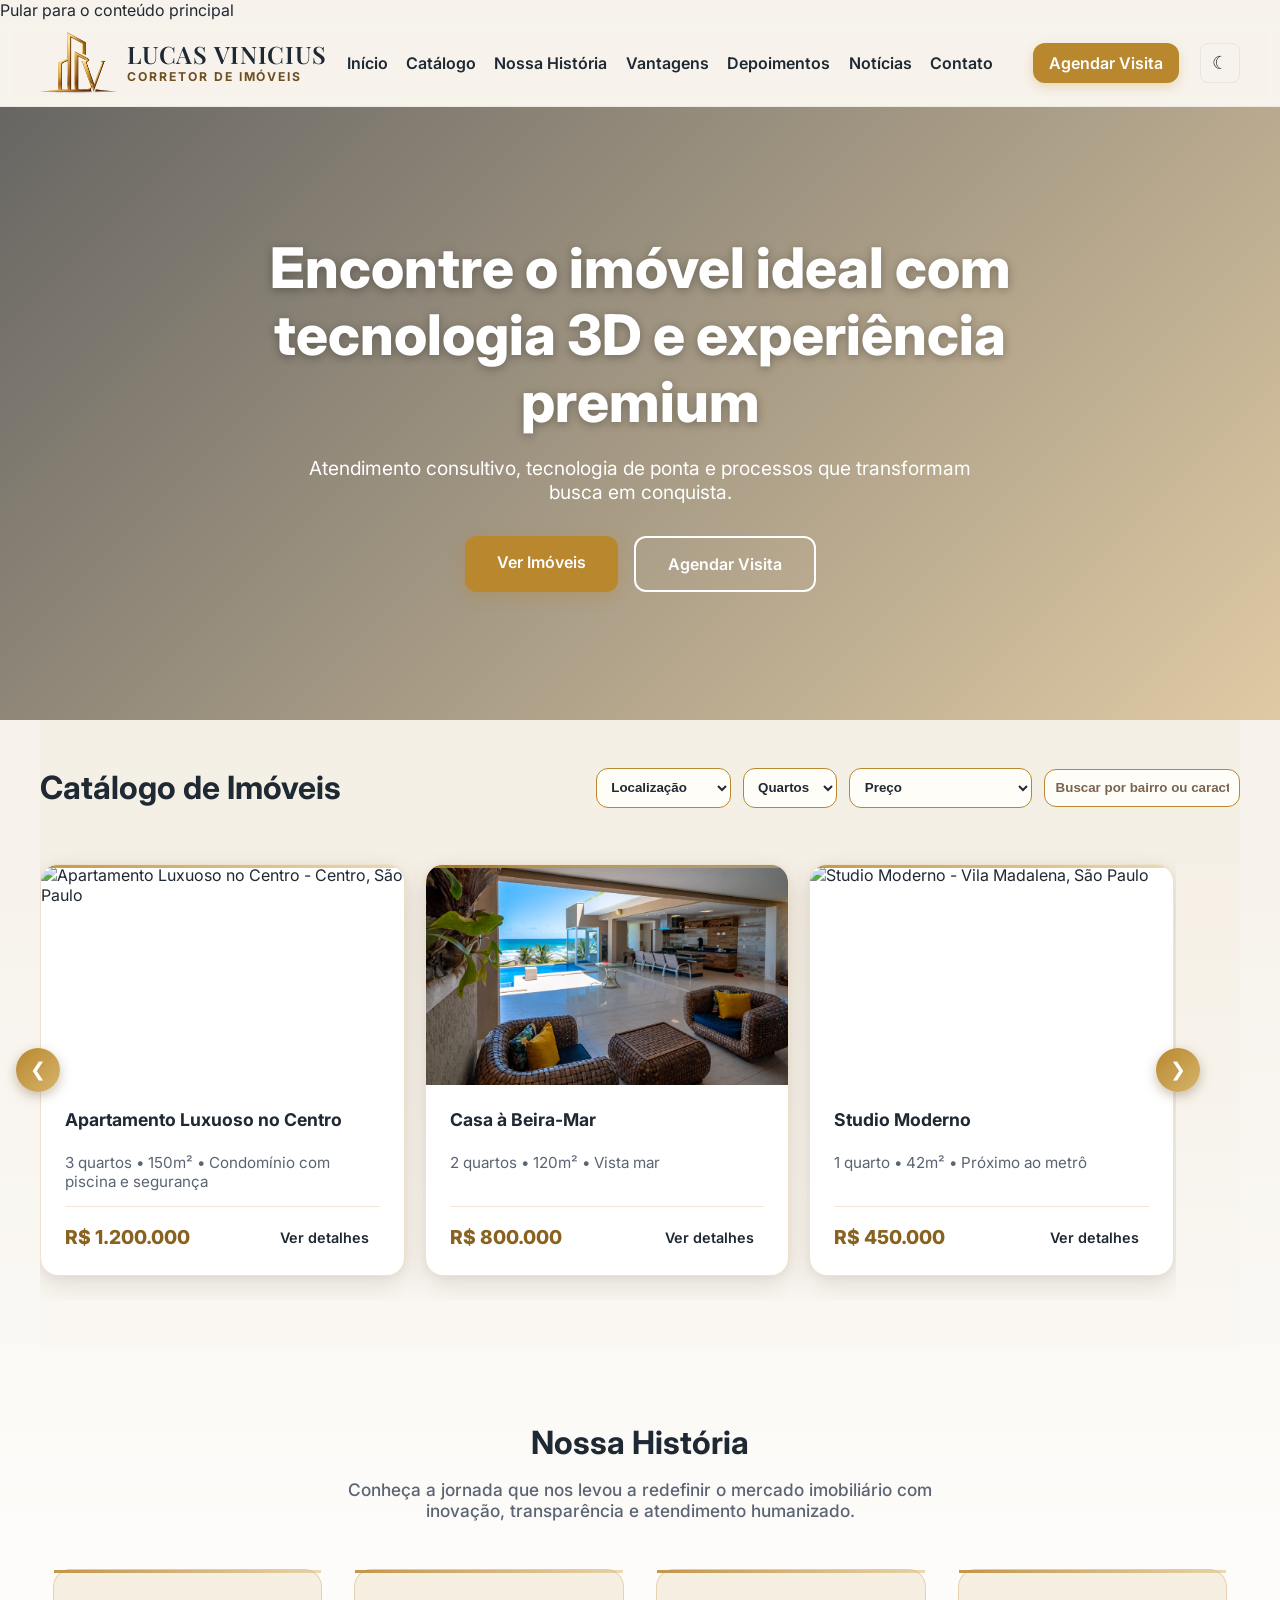
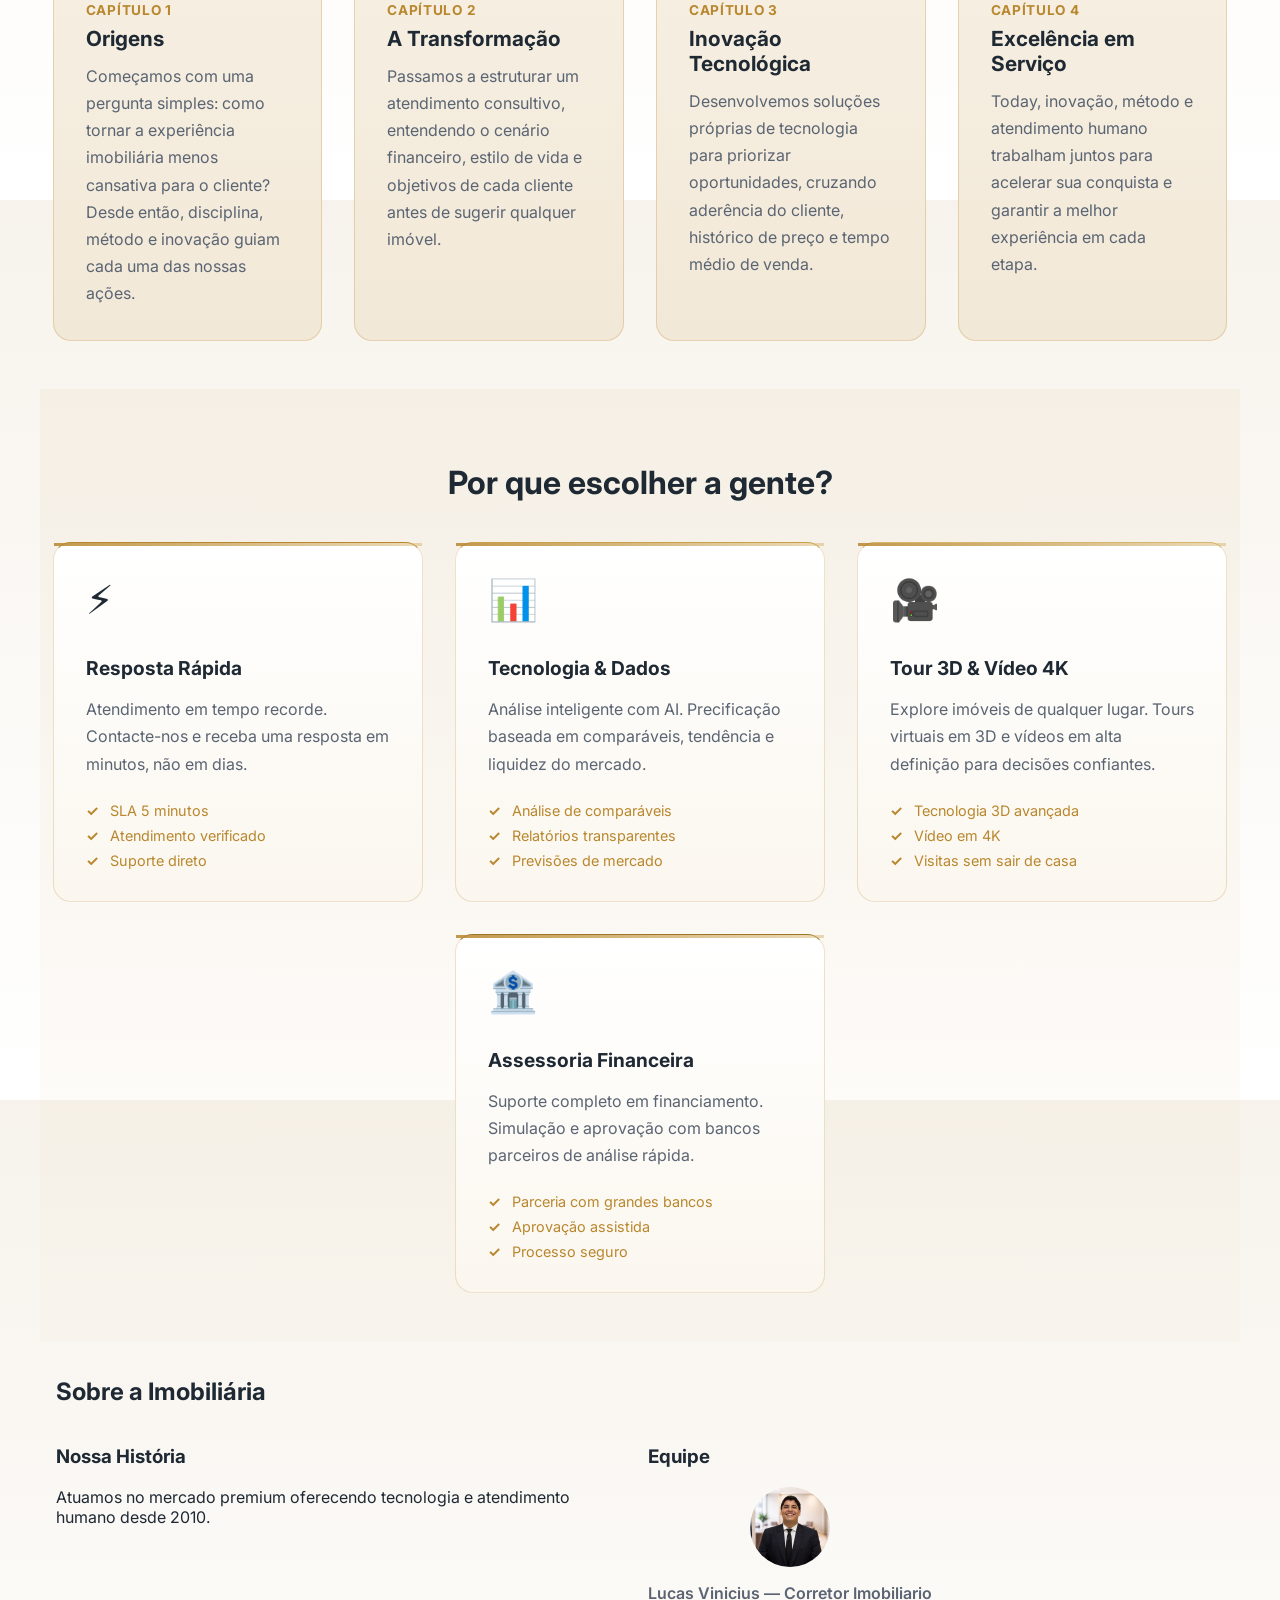
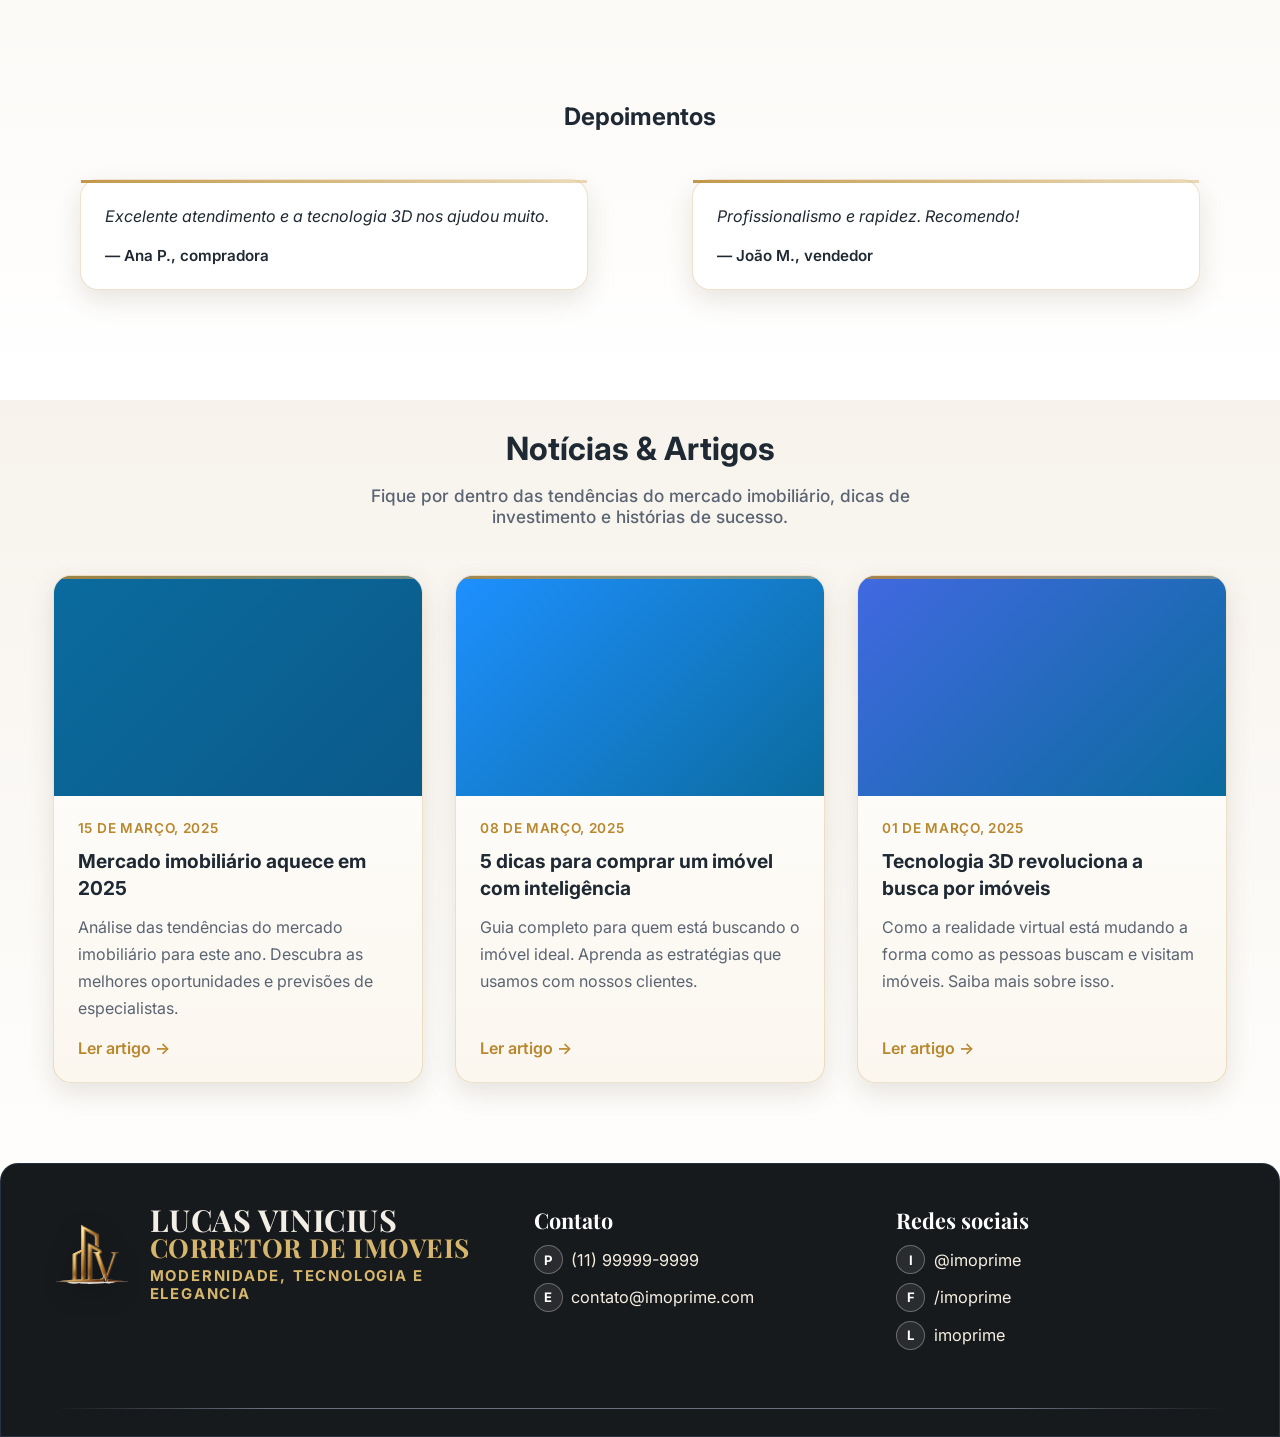
==== index.html @ 77ee6a23 "Atualiza identidade, padroniza footer e refatora CSS" ====
<!doctype html>
<html lang="pt-BR">
<head>
	<meta charset="utf-8" />
	<meta name="viewport" content="width=device-width, initial-scale=1" />
	<meta name="description" content="Imobiliária premium com tours 3D interativos. Encontre apartamentos, casas e imóveis de luxo em São Paulo, Rio de Janeiro e Porto Alegre com tecnologia de ponta e atendimento personalizado." />
	<meta name="keywords" content="imóveis de luxo, apartamentos São Paulo, casas Rio de Janeiro, tour 3D imóveis, imobiliária premium, comprar imóvel, vender imóvel" />
	<meta name="author" content="Lucas Vinicius" />
	<meta name="robots" content="index, follow" />
	
	<!-- Open Graph / Facebook -->
	<meta property="og:type" content="website" />
	<meta property="og:url" content="https://imoprime.com.br/" />
	<meta property="og:title" content="Lucas Vinicius - Corretor de Imóveis" />
	<meta property="og:description" content="Encontre o imóvel ideal com tecnologia 3D e experiência premium. Tours virtuais, plantas digitais e atendimento personalizado." />
	<meta property="og:image" content="https://images.unsplash.com/photo-1560448204-e02f11c3d0e2?q=80&w=1200" />
	<meta property="og:locale" content="pt_BR" />
	<meta property="og:site_name" content="Lucas Vinicius" />
	
	<!-- Twitter -->
	<meta name="twitter:card" content="summary_large_image" />
	<meta name="twitter:url" content="https://imoprime.com.br/" />
	<meta name="twitter:title" content="Lucas Vinicius - Corretor de Imóveis" />
	<meta name="twitter:description" content="Encontre o imóvel ideal com tecnologia 3D e experiência premium" />
	<meta name="twitter:image" content="https://images.unsplash.com/photo-1560448204-e02f11c3d0e2?q=80&w=1200" />
	
	<!-- Favicon -->
	<link rel="icon" type="image/x-icon" href="imagem/icons/favicon.ico" />
	<link rel="icon" type="image/png" sizes="32x32" href="imagem/icons/favicon-32.png" />
	<link rel="icon" type="image/png" sizes="16x16" href="imagem/icons/favicon-16.png" />
	<link rel="apple-touch-icon" sizes="180x180" href="imagem/icons/apple-touch-icon.png" />
	<link rel="manifest" href="manifest.json" />
	
	<title>Lucas Vinicius - Corretor de Imóveis</title>
	<link rel="stylesheet" href="STYLE.CSS">
	<link rel="preconnect" href="https://fonts.googleapis.com">
	<link rel="preconnect" href="https://fonts.gstatic.com" crossorigin>
	<link href="https://fonts.googleapis.com/css2?family=Inter:wght@300;400;600;700;800&family=Playfair+Display:wght@600;700&display=swap" rel="stylesheet">
	<script type="module" src="https://unpkg.com/@google/model-viewer/dist/model-viewer.min.js"></script>
	
	<!-- Structured Data -->
	<script type="application/ld+json">
	{
		"@context": "https://schema.org",
		"@type": "RealEstateAgent",
		"name": "Lucas Vinicius",
		"description": "Imobiliária premium especializada em imóveis de alto padrão ",
		"url": "https://imoprime.com.br",
		"logo": "imagem/LOGO-transparent.png",
		"image": "https://images.unsplash.com/photo-1560448204-e02f11c3d0e2?q=80&w=1200",
		"telephone": "+55-11-99999-9999",
		"email": "contato@imoprime.com",
		"address": {
			"@type": "PostalAddress",
			"streetAddress": "Rua Exemplo, 123",
			"addressLocality": "Rio Grande do Norte",
			"addressRegion": "RN",
			"postalCode": "01310-100",
			"addressCountry": "BR"
		},
		"priceRange": "R$ 450.000 - R$ 2.200.000",
		"areaServed": [ "Rio Grande do Norte"],
		"sameAs": [
			
			"https://www.instagram.com/corretorlucasv/",
			
		]
	}
	</script>
</head>
<body>
	<!-- Skip to main content for accessibility -->
	<a href="#main-content" class="skip-link">Pular para o conteúdo principal</a>
	
	<header class="site-header" role="banner">
		<div class="container header-inner">
			<div class="brand">
				<a href="index.html" class="logo" aria-label="Lucas Vinicius - Corretor de Imóveis">
					<img src="imagem/LOGO-transparent.png" alt="Lucas Vinicius - Corretor de Imóveis" class="logo-img">
					<span class="logo-text">
						<span class="logo-name">Lucas Vinicius</span>
						<span class="logo-role">Corretor de Imóveis</span>
					</span>
				</a>
			</div>
			<nav class="main-nav" id="mainNav" role="navigation" aria-label="Navegação principal">
				<ul>
					<li><a href="#home">Início</a></li>
					<li><a href="CATALOG.HTML">Catálogo</a></li>
					<li><a href="#historia">Nossa História</a></li>
					<li><a href="#diferenciais">Vantagens</a></li>
					<li><a href="#testimonials">Depoimentos</a></li>
					<li><a href="#blog">Notícias</a></li>
					<li><a href="https://wa.me/5511999999999?text=Ol%C3%A1%2C+gostaria+de+mais+informa%C3%A7%C3%B5es+sobre+a+imobili%C3%A1ria." target="_blank" rel="noopener">Contato</a></li>
				</ul>
			</nav>
			<div class="actions">
				<button class="btn btn-ghost" id="menuToggle" aria-label="Abrir menu de navegação" aria-expanded="false" aria-controls="mainNav">
					<span aria-hidden="true">☰</span>
				</button>
				<a class="btn btn-primary" href="https://wa.me/5511999999999?text=Ol%C3%A1%2C+gostaria+de+agendar+uma+visita." target="_blank" rel="noopener noreferrer" aria-label="Agendar visita pelo WhatsApp">Agendar Visita</a>
				<div class="theme-switch">
					<button id="themeToggle" class="theme-toggle" aria-label="Alternar tema claro/escuro">
						<span aria-hidden="true">☾</span>
					</button>
				</div>
			</div>
		</div>
	</header>

	<main id="main-content" role="main">
		<section id="home" class="hero" aria-labelledby="hero-title" style="background-image: url('https://images.unsplash.com/photo-1600585154340-be6161a56a0c?q=80&w=1920&auto=format&fit=crop&ixlib=rb-4.0.3&s=1c1b5b5f5d6f2b6b1'); background-size: cover; background-position: center;">
			<div class="hero-overlay" aria-hidden="true"></div>
			<div class="container hero-content">
				<div class="hero-text">
					<h1 id="hero-title">Encontre o imóvel ideal com tecnologia 3D e experiência premium</h1>
					<p class="lead">Atendimento consultivo, tecnologia de ponta e processos que transformam busca em conquista.</p>
					<div class="hero-ctas">
						<a href="CATALOG.HTML" class="btn btn-primary btn-lg">Ver Imóveis</a>
						<a href="https://wa.me/5511999999999?text=Ol%C3%A1%2C+gostaria+de+agendar+uma+visita." target="_blank" rel="noopener noreferrer" class="btn btn-secondary btn-lg">Agendar Visita</a>
					</div>
				</div>
			</div>
		</section>

		<section id="catalog" class="catalog container" aria-labelledby="catalog-title">
			<div class="catalog-header">
				<h2 id="catalog-title">Catálogo de Imóveis</h2>
				<div class="filters" role="search" aria-label="Filtrar imóveis">
					<select id="filterLocation"><option value="">Localização</option><option>São Paulo</option><option>Rio de Janeiro</option><option>Porto Alegre</option></select>
					<select id="filterBedrooms"><option value="">Quartos</option><option value="1">1</option><option value="2">2</option><option value="3">3+</option></select>
					<select id="filterPrice"><option value="">Preço</option><option value="0-500000">Até R$500.000</option><option value="500000-1000000">R$500.000–1.000.000</option><option value="1000000+">Acima de R$1.000.000</option></select>
					<input id="searchInput" placeholder="Buscar por bairro ou característica" />
				</div>
			</div>

			<section id="carousel" class="carousel" aria-label="Imóveis em destaque" aria-roledescription="carrossel">
  <div class="carousel-container">
    <article class="card" data-location="São Paulo" data-bedrooms="3" data-price="1200000">
      <figure class="card-image"><img src="https://images.unsplash.com/photo-1560448204-e02f11c3d0e2?q=80&w=1200&auto=format&fit=crop&ixlib=rb-4.0.3&s=3b3f6b" alt="Apartamento Luxuoso"></figure>
      <span class="card-badge badge-destaque">DESTAQUE</span>
      <div class="card-body">
        <h3>Apartamento Luxuoso no Centro</h3>
        <p class="card-location">📍 São Paulo, SP</p>
        <p class="muted">3 quartos • 150m² • Piscina e segurança</p>
        <div class="card-specs">
          <span class="spec">🛏️ 3 Quartos</span>
          <span class="spec">📐 150m²</span>
          <span class="spec">🅿️ 2 Vagas</span>
        </div>
        <div class="card-footer">
          <strong class="price">R$ 1.200.000</strong>
          <div class="card-actions">
            <a class="btn btn-sm btn-primary" href="PROPERTY.HTML" data-id="1">📄 Detalhes</a>
          </div>
        </div>
      </div>
    </article>

    <article class="card" data-location="Rio de Janeiro" data-bedrooms="2" data-price="800000">
      <figure class="card-image"><img src="imagem/casa beira mar.avif" alt="Casa à Beira-Mar"></figure>
      <span class="card-badge badge-popular">POPULAR</span>
      <div class="card-body">
        <h3>Casa à Beira-Mar</h3>
        <p class="card-location">📍 Rio de Janeiro, RJ</p>
        <p class="muted">2 quartos • 120m² • Vista panorâmica</p>
        <div class="card-specs">
          <span class="spec">🛏️ 2 Quartos</span>
          <span class="spec">📐 120m²</span>
          <span class="spec">🌊 Vista Mar</span>
        </div>
        <div class="card-footer">
          <strong class="price">R$ 800.000</strong>
          <div class="card-actions">
            <a class="btn btn-sm btn-primary" href="PROPERTY.HTML" data-id="2">📄 Detalhes</a>
          </div>
        </div>
      </div>
    </article>

    <article class="card" data-location="Porto Alegre" data-bedrooms="4" data-price="1500000">
      <figure class="card-image"><img src="https://images.unsplash.com/photo-1600585154340-be6161a56a0c?q=80&w=1200&auto=format&fit=crop&ixlib=rb-4.0.3&s=1c1b5b5f5d6f2b6b1" alt="Casa de Alto Padrão"></figure>
      <span class="card-badge badge-destaque">DESTAQUE</span>
      <div class="card-body">
        <h3>Casa de Alto Padrão</h3>
        <p class="card-location">📍 Porto Alegre, RS</p>
        <p class="muted">4 quartos • 200m² • Condomínio fechado</p>
        <div class="card-specs">
          <span class="spec">🛏️ 4 Quartos</span>
          <span class="spec">📐 200m²</span>
          <span class="spec">🏠 Condomínio</span>
        </div>
        <div class="card-footer">
          <strong class="price">R$ 1.500.000</strong>
          <div class="card-actions">
            <a class="btn btn-sm btn-primary" href="PROPERTY.HTML" data-id="3">📄 Detalhes</a>
          </div>
        </div>
      </div>
    </article>

    <article class="card" data-location="São Paulo" data-bedrooms="1" data-price="500000">
      <figure class="card-image"><img src="https://images.unsplash.com/photo-1597094938301-5d4b8c1d1b2c?q=80&w=1200&auto=format&fit=crop&ixlib=rb-4.0.3&s=3b3f6b" alt="Studio Moderno"></figure>
      <span class="card-badge badge-novo">NOVO</span>
      <div class="card-body">
        <h3>Studio Moderno</h3>
        <p class="card-location">📍 São Paulo, SP</p>
        <p class="muted">1 quarto • 50m² • Próximo ao metrô</p>
        <div class="card-specs">
          <span class="spec">🛏️ 1 Quarto</span>
          <span class="spec">📐 50m²</span>
          <span class="spec">🚇 Metrô</span>
        </div>
        <div class="card-footer">
          <strong class="price">R$ 500.000</strong>
          <div class="card-actions">
            <a class="btn btn-sm btn-primary" href="PROPERTY.HTML" data-id="4">📄 Detalhes</a>
          </div>
        </div>
      </div>
    </article>
  </div>
  <button class="carousel-control prev" aria-label="Imóvel anterior" type="button">
    <span aria-hidden="true">&#10094;</span>
  </button>
  <button class="carousel-control next" aria-label="Próximo imóvel" type="button">
    <span aria-hidden="true">&#10095;</span>
  </button>
</section>
		</section>

		<!-- Tour 3D removido da página inicial. Tours disponíveis apenas no Catálogo. -->

		<!-- SEÇÃO: Nossa História -->
		<section id="historia" class="historia container" aria-labelledby="historia-title">
			<h2 id="historia-title">Nossa História</h2>
			<div class="historia-intro">
				<p>Conheça a jornada que nos levou a redefinir o mercado imobiliário com inovação, transparência e atendimento humanizado.</p>
			</div>
			<div class="historia-capitulos">
				<article class="capitulo">
					<div class="capitulo-numero">CAPÍTULO 1</div>
					<h3>Origens</h3>
					<p>Começamos com uma pergunta simples: como tornar a experiência imobiliária menos cansativa para o cliente? Desde então, disciplina, método e inovação guiam cada uma das nossas ações.</p>
				</article>

				<article class="capitulo">
					<div class="capitulo-numero">CAPÍTULO 2</div>
					<h3>A Transformação</h3>
					<p>Passamos a estruturar um atendimento consultivo, entendendo o cenário financeiro, estilo de vida e objetivos de cada cliente antes de sugerir qualquer imóvel.</p>
				</article>

				<article class="capitulo">
					<div class="capitulo-numero">CAPÍTULO 3</div>
					<h3>Inovação Tecnológica</h3>
					<p>Desenvolvemos soluções próprias de tecnologia para priorizar oportunidades, cruzando aderência do cliente, histórico de preço e tempo médio de venda.</p>
				</article>

				<article class="capitulo">
					<div class="capitulo-numero">CAPÍTULO 4</div>
					<h3>Excelência em Serviço</h3>
					<p>Today, inovação, método e atendimento humano trabalham juntos para acelerar sua conquista e garantir a melhor experiência em cada etapa.</p>
				</article>
			</div>
		</section>

		<!-- SEÇÃO: Por que escolher -->
		<section id="diferenciais" class="diferenciais container" aria-labelledby="diferenciais-title">
			<h2 id="diferenciais-title">Por que escolher a gente?</h2>
			<div class="diferenciais-grid">
				<article class="diferencial-card">
					<div class="diferencial-icon">⚡</div>
					<h3>Resposta Rápida</h3>
					<p>Atendimento em tempo recorde. Contacte-nos e receba uma resposta em minutos, não em dias.</p>
					<ul class="diferencial-specs">
						<li>SLA 5 minutos</li>
						<li>Atendimento verificado</li>
						<li>Suporte direto</li>
					</ul>
				</article>

				<article class="diferencial-card">
					<div class="diferencial-icon">📊</div>
					<h3>Tecnologia & Dados</h3>
					<p>Análise inteligente com AI. Precificação baseada em comparáveis, tendência e liquidez do mercado.</p>
					<ul class="diferencial-specs">
						<li>Análise de comparáveis</li>
						<li>Relatórios transparentes</li>
						<li>Previsões de mercado</li>
					</ul>
				</article>

				<article class="diferencial-card">
					<div class="diferencial-icon">🎥</div>
					<h3>Tour 3D & Vídeo 4K</h3>
					<p>Explore imóveis de qualquer lugar. Tours virtuais em 3D e vídeos em alta definição para decisões confiantes.</p>
					<ul class="diferencial-specs">
						<li>Tecnologia 3D avançada</li>
						<li>Vídeo em 4K</li>
						<li>Visitas sem sair de casa</li>
					</ul>
				</article>

				<article class="diferencial-card">
					<div class="diferencial-icon">🏦</div>
					<h3>Assessoria Financeira</h3>
					<p>Suporte completo em financiamento. Simulação e aprovação com bancos parceiros de análise rápida.</p>
					<ul class="diferencial-specs">
						<li>Parceria com grandes bancos</li>
						<li>Aprovação assistida</li>
						<li>Processo seguro</li>
					</ul>
				</article>
			</div>
		</section>

		<section id="about" class="about container" aria-labelledby="about-title">
			<h2 id="about-title">Sobre a Imobiliária</h2>
			<div class="about-grid">
				<div>
					<h3>Nossa História</h3>
					<p>Atuamos no mercado premium oferecendo tecnologia e atendimento humano desde 2010.</p>
				</div>
				<div>
					<h3>Equipe</h3>
					<div class="team">
						<div class="team-member"><img data-src="imagem/lucas-vinicius.jpg" alt="Lucas Vinicius, Corretor Imobiliario" loading="lazy" width="80" height="80"><p>Lucas Vinicius — Corretor Imobiliario</p></div>
					</div>
				</div>
			</div>
		</section>

		<section id="testimonials" class="testimonials container" aria-labelledby="testimonials-title">
			<h2 id="testimonials-title">Depoimentos</h2>
			<div class="testimonial-list" role="list">
				<blockquote class="testimonial"><p>Excelente atendimento e a tecnologia 3D nos ajudou muito.</p><cite>— Ana P., compradora</cite></blockquote>
				<blockquote class="testimonial"><p>Profissionalismo e rapidez. Recomendo!</p><cite>— João M., vendedor</cite></blockquote>
			</div>
		</section>

		<!-- SEÇÃO: Blog/Notícias -->
		<section id="blog" class="blog container" aria-labelledby="blog-title">
			<h2 id="blog-title">Notícias & Artigos</h2>
			<div class="blog-intro">
				<p>Fique por dentro das tendências do mercado imobiliário, dicas de investimento e histórias de sucesso.</p>
			</div>
			<div class="blog-grid">
				<article class="blog-card">
					<div class="blog-image" style="background: linear-gradient(135deg, #0b6b9e 0%, #0a5a8a 100%);"></div>
					<div class="blog-content">
						<span class="blog-date">15 de Março, 2025</span>
						<h3>Mercado imobiliário aquece em 2025</h3>
						<p>Análise das tendências do mercado imobiliário para este ano. Descubra as melhores oportunidades e previsões de especialistas.</p>
						<a href="#" class="blog-link">Ler artigo →</a>
					</div>
				</article>

				<article class="blog-card">
					<div class="blog-image" style="background: linear-gradient(135deg, #1E90FF 0%, #0b6b9e 100%);"></div>
					<div class="blog-content">
						<span class="blog-date">08 de Março, 2025</span>
						<h3>5 dicas para comprar um imóvel com inteligência</h3>
						<p>Guia completo para quem está buscando o imóvel ideal. Aprenda as estratégias que usamos com nossos clientes.</p>
						<a href="#" class="blog-link">Ler artigo →</a>
					</div>
				</article>

				<article class="blog-card">
					<div class="blog-image" style="background: linear-gradient(135deg, #4169E1 0%, #0b6b9e 100%);"></div>
					<div class="blog-content">
						<span class="blog-date">01 de Março, 2025</span>
						<h3>Tecnologia 3D revoluciona a busca por imóveis</h3>
						<p>Como a realidade virtual está mudando a forma como as pessoas buscam e visitam imóveis. Saiba mais sobre isso.</p>
						<a href="#" class="blog-link">Ler artigo →</a>
					</div>
				</article>
			</div>
		</section>

		<!-- Seção de contato removida: contato agora abre via WhatsApp a partir do menu/CTA -->
	</main>

	<footer class="site-footer" role="contentinfo">
		<div class="container footer-model">
			<div class="footer-brand">
				<img src="imagem/LOGO-transparent.png" alt="Lucas Vinicius Imobiliaria" class="footer-brand-logo">
				<div>
					<h3><span>Lucas Vinicius</span><span>Corretor de Imoveis</span></h3>
					<p>Modernidade, tecnologia e elegancia</p>
				</div>
			</div>
			<div class="footer-col">
				<h4>Contato</h4>
				<a class="footer-link" href="tel:+5511999999999"><span class="footer-icon">P</span><span>(11) 99999-9999</span></a>
				<a class="footer-link" href="mailto:contato@imoprime.com"><span class="footer-icon">E</span><span>contato@imoprime.com</span></a>
			</div>
			<div class="footer-col">
				<h4>Redes sociais</h4>
				<a class="footer-link" href="https://instagram.com/imoprime" target="_blank" rel="noopener noreferrer"><span class="footer-icon">I</span><span>@imoprime</span></a>
				<a class="footer-link" href="https://facebook.com/imoprime" target="_blank" rel="noopener noreferrer"><span class="footer-icon">F</span><span>/imoprime</span></a>
				<a class="footer-link" href="https://linkedin.com/company/imoprime" target="_blank" rel="noopener noreferrer"><span class="footer-icon">L</span><span>imoprime</span></a>
			</div>
		</div>
		<div class="container">
			<div class="footer-line"></div>
		</div>
	</footer>

	<div id="tourModal" class="modal" role="dialog" aria-modal="true" aria-hidden="true" aria-labelledby="tourModalTitle">
		<div class="modal-content">
			<button class="modal-close" id="modalClose" aria-label="Fechar tour 3D" type="button">
				<span aria-hidden="true">✕</span>
			</button>
			<h2 id="tourModalTitle" class="sr-only">Tour 3D do Imóvel</h2>
			<model-viewer 
				id="modalModel" 
				src="" 
				camera-controls 
				auto-rotate
				style="width:100%;height:60vh;background:#000"
				aria-label="Modelo 3D interativo do imóvel"
			></model-viewer>
		</div>
	</div>

	<!-- Load modern ES6 modules -->
	<script type="module" src="js/app.js"></script>
	
	<!-- Analytics placeholder (uncomment and add your tracking ID) -->
	<!-- <script async src="https://www.googletagmanager.com/gtag/js?id=UA-XXXXXXXXX-X"></script> -->
</body>
</html>
---- STYLE.CSS ----
/* =========================
	Base / Reset
	========================= */
:root{
	--bg:#0f1723;
	--card:#0b1320;
	--muted:#5a6472;
	--accent:#b9872e;
	--gold:#d6b56d;
	--accent-hover:#9e7427;
	--price-color:#7f5a1f;
	--white:#ffffff;
	--radius:18px;
	--radius-sm:12px;
	--glass:rgba(255,255,255,0.03);
	font-family: 'Inter', system-ui, -apple-system, 'Segoe UI', Roboto, 'Helvetica Neue', Arial;
}

*{box-sizing:border-box}
html,body{height:100%;margin:0;background:linear-gradient(180deg,#f7f3ec, #ffffff);color:var(--text);font-synthesis:none}
a{color:inherit;text-decoration:none}
.container{max-width:1200px;margin:0 auto;padding:1rem}

/* =========================
	Header
	========================= */
.site-header{position:sticky;top:0;backdrop-filter: blur(6px);background:rgba(255,255,255,0.9);z-index:40;border-bottom:1px solid rgba(0,0,0,0.04)}
.header-inner{display:flex;align-items:center;justify-content:space-between;padding:0.75rem 0}
.logo{font-weight:700;font-size:1.25rem;color:var(--text);transition:color .2s ease;display:flex;align-items:center;gap:0.65rem}
.logo-img{height:62px;width:auto;display:block;transition:filter .2s ease;flex-shrink:0}
.logo:hover .logo-img{filter:brightness(0.8)}
.logo-text{display:flex;flex-direction:column;line-height:1.02}
.logo-name{font-family:'Playfair Display', Georgia, 'Times New Roman', serif;font-size:1.5rem;font-weight:600;letter-spacing:0.03em;text-transform:uppercase;color:#1f2933}
.logo-role{font-family:'Inter', system-ui, -apple-system, 'Segoe UI', Roboto, 'Helvetica Neue', Arial, sans-serif;font-size:0.76rem;font-weight:700;letter-spacing:0.16em;text-transform:uppercase;color:#6f4e1f;margin-top:0.3rem}
.main-nav ul{display:flex;gap:1.15rem;list-style:none;margin:0;padding:0}
.main-nav a{color:var(--text);font-weight:600;transition:color .18s ease}
.main-nav a:hover{color:var(--accent)}
.header-inner .main-nav{margin-right:1.25rem}
.actions{display:flex;align-items:center;gap:0.5rem}
.btn{padding:0.6rem 1rem;border-radius:var(--radius-sm);border:0;cursor:pointer;font-weight:600;transition:background .18s ease,color .18s ease,border-color .18s ease,transform .18s ease}
.btn-primary{background:var(--accent);color:var(--white);box-shadow:0 4px 12px rgba(185,135,46,0.28)}
.btn-primary:hover{background:var(--accent-hover);box-shadow:0 6px 16px rgba(158,116,39,0.4);transform:translateY(-2px)}
.btn-secondary{background:transparent;border:2px solid var(--accent);color:var(--accent)}
.btn-secondary:hover{background:var(--accent);color:var(--white)}
.btn-outline{background:transparent;border:1px solid rgba(0,0,0,0.08)}
.btn-ghost{background:transparent;color:var(--text)}
.btn-ghost:hover{background:var(--gold-soft-bg);color:var(--accent)}
.btn-sm{padding:0.35rem 0.65rem;border-radius:10px;font-size:0.9rem}

/* =========================
	Hero
	========================= */
.hero{
	display:flex;
	align-items:center;
	justify-content:center;
	padding:6rem 0;
	position:relative;
	min-height:600px;
	width:100%;
	background-size:cover;
	background-position:center;
	background-attachment:fixed;
}
.hero::before{
	content:'';
	position:absolute;
	inset:0;
	background:linear-gradient(135deg, rgba(0,0,0,0.58) 0%, rgba(185,135,46,0.38) 100%);
	z-index:1
}
.hero-overlay{display:none}
.hero-content{
	display:flex;
	align-items:center;
	justify-content:center;
	text-align:center;
	max-width:900px;
	position:relative;
	z-index:2;
	padding:2rem;
}
.hero-text{width:100%}
.hero-text h1{
	font-size:3.5rem;
	margin:0 0 1rem;
	color:#ffffff;
	font-weight:800;
	line-height:1.2;
	text-shadow:0 2px 10px rgba(0,0,0,0.3)
}
.lead{
	color:#ffffff;
	margin-bottom:2rem;
	font-size:1.2rem;
	opacity:1;
	max-width:700px;
	margin-left:auto;
	margin-right:auto;
	font-weight:400
}
.hero-ctas{
	display:flex;
	gap:1rem;
	justify-content:center;
	flex-wrap:wrap;
	margin-top:2rem
}
.btn-lg{
	padding:1rem 2rem;
	font-size:1rem;
	border-radius:var(--radius-sm);
	transition:all .3s ease
}
.hero .btn-primary{background:var(--accent);color:var(--white);box-shadow:0 4px 15px rgba(185,135,46,0.32)}
.hero .btn-primary:hover{background:var(--accent-hover);box-shadow:0 6px 20px rgba(158,116,39,0.42);transform:translateY(-2px)}
.hero .btn-secondary{background:transparent;border:2px solid #ffffff;color:#ffffff;font-weight:600}
.hero .btn-secondary:hover{background:rgba(255,255,255,0.1);border-color:#ffffff}
.hero-visual{display:none}

/* =========================
	Catalog
	========================= */
.catalog{padding:3rem 0;background:linear-gradient(180deg, rgba(185,135,46,0.04) 0%, rgba(185,135,46,0.01) 100%)}
.catalog-header{display:flex;align-items:center;justify-content:space-between;margin:0 0 2rem;gap:2rem;flex-wrap:wrap}
.catalog-header h2{margin:0;font-size:2rem;color:var(--text)}
.cards{display:grid;grid-template-columns:repeat(3,minmax(0,1fr));gap:1.25rem}
.cards .card{max-width:none;min-width:0;flex:unset}
.filters{display:flex;gap:.75rem;align-items:center;flex-wrap:wrap}
.filters select,.filters input{padding:.65rem;border-radius:var(--radius-sm);border:1px solid var(--accent);background:#fffdf8;color:#1f2933;font-weight:600;cursor:pointer;transition:border-color .2s ease}
.filters select:hover,.filters input:focus{border-color:var(--accent-hover);outline:none}
.filters input::placeholder{color:#7a6450;opacity:1}
.filters select option{color:#1f2933;background:#fffdf8}

@media(min-width:1700px){
	.cards{grid-template-columns:repeat(4,minmax(0,1fr))}
}

@media(max-width:1200px){
	.cards{grid-template-columns:repeat(2,minmax(0,1fr))}
}

@media(max-width:700px){
	.cards{grid-template-columns:1fr}
}

.carousel{position:relative;width:100%;margin:2rem 0}
.carousel-container{display:flex;flex-wrap:nowrap;gap:20px;overflow-x:auto;padding:1rem 0;scroll-behavior:smooth}

@media(min-width:901px){
	.carousel-container{
		display:grid;
		grid-template-columns:repeat(3,minmax(0,1fr));
		overflow:visible;
	}
	.card{
		flex:unset;
		min-width:0;
		max-width:none;
	}
	.carousel-control{
		display:none;
	}
}

.card{
	background:linear-gradient(180deg, var(--panel-grad-start) 0%, var(--panel-grad-end) 100%);
	border-radius:var(--radius);
	overflow:hidden;
	display:flex;
	flex-direction:column;
	transition:all .4s cubic-bezier(0.34, 1.56, 0.64, 1);
	border:1px solid var(--panel-border);
	position:relative;
	box-shadow:var(--panel-shadow-card);
	flex:0 0 calc(33.333% - 14px);
	min-width:280px;
	max-width:400px;
}
.card::before,
.diferencial-card::before,
.blog-card::before,
.testimonial::before,
.capitulo::before{
	content:"";
	position:absolute;
	top:0;
	left:0;
	right:0;
	height:3px;
	background:linear-gradient(90deg, var(--accent-line-start), var(--accent-line-end));
	opacity:0.9;
}
.card:hover{
	transform:translateY(-8px);
	box-shadow:0 20px 42px rgba(71,52,20,0.2), 0 10px 20px rgba(0,0,0,0.08);
	border-color:var(--accent);
}

.card-badge{
	position:absolute;
	top:12px;
	right:12px;
	padding:0.4rem 0.8rem;
	border-radius:6px;
	font-size:0.75rem;
	font-weight:700;
	text-transform:uppercase;
	letter-spacing:0.05em;
	z-index:10;
	box-shadow:0 2px 8px rgba(0,0,0,0.2);
}
.badge-destaque{background:linear-gradient(135deg, var(--badge-destaque-start) 0%, var(--badge-destaque-end) 100%);color:#ffffff}
.badge-popular{background:linear-gradient(135deg, var(--badge-popular-start) 0%, var(--badge-popular-end) 100%);color:#ffffff}
.badge-novo{background:linear-gradient(135deg, var(--badge-novo-start) 0%, var(--badge-novo-end) 100%);color:#ffffff}

.card-image{margin:0;overflow:hidden;height:220px;border-radius:calc(var(--radius) - 2px) calc(var(--radius) - 2px) 0 0}
.card-image img{width:100%;height:100%;object-fit:cover;transition:transform .4s ease}
.card:hover .card-image img{transform:scale(1.08)}

.card-body{padding:1.5rem;display:flex;flex-direction:column;flex-grow:1}
.card-body h3{margin:0 0 0.5rem;font-size:1.1rem;color:var(--text);font-weight:700}
.card-location{font-size:0.9rem;color:var(--accent);font-weight:600;margin:0 0 0.75rem}

.card-specs{
	display:flex;
	gap:0.5rem;
	margin:0.75rem 0;
	flex-wrap:wrap;
}
.spec{
	font-size:0.85rem;
	background:var(--gold-soft-bg);
	color:var(--gold-text-soft);
	padding:0.4rem 0.6rem;
	border-radius:10px;
	font-weight:600;
}

.card-footer{
	display:flex;
	justify-content:space-between;
	align-items:center;
	margin-top:auto;
	padding-top:1rem;
	border-top:1px solid rgba(185,135,46,0.2);
	gap:1rem;
}
.price{
	color:var(--gold-text-strong);
	font-weight:800;
	font-size:1.2rem;
	white-space:nowrap;
}

.card-actions{display:flex;gap:0.5rem}

.btn-tertiary{
	background:rgba(185,135,46,0.14);
	color:var(--gold-text-strong);
	border:1px solid transparent;
	font-weight:600;
}
.btn-tertiary:hover{
	background:var(--accent);
	color:#ffffff;
	transform:scale(1.05);
}

/* =========================
	Tour 3D
	========================= */
.tour-grid{display:grid;grid-template-columns:repeat(2,1fr);gap:1rem}
.tour-card{background:var(--white);padding:0;border-radius:var(--radius);overflow:hidden}
.tour-meta{padding:0.75rem}

/* =========================
	About / Team
	========================= */
.about-grid{display:grid;grid-template-columns:1fr 1fr;gap:1rem}
.team{display:flex;gap:0.75rem}
.team-member{display:flex;flex-direction:column;align-items:center}
.team-member img{width:80px;height:80px;object-fit:cover;border-radius:50%}

/* =========================
	Historia
	========================= */
.historia{padding:3rem 0;text-align:center}
.historia h2{font-size:2rem;margin-bottom:1rem;color:var(--text)}
.historia-intro{max-width:600px;margin:0 auto 3rem;color:var(--muted);font-size:1.08rem;font-weight:500}
.historia-capitulos{display:grid;grid-template-columns:repeat(auto-fit,minmax(250px,1fr));gap:2rem;margin-top:2rem;padding:0 0.8rem}
.capitulo{background:linear-gradient(180deg, var(--story-grad-start) 0%, var(--story-grad-end) 100%);padding:2rem;border-radius:var(--radius);border:1px solid rgba(185,135,46,0.28);text-align:left;transition:transform .3s ease,box-shadow .3s ease;position:relative}
.capitulo:hover{transform:translateY(-6px);box-shadow:0 14px 30px rgba(71,52,20,0.18)}
.capitulo-numero{font-size:0.85rem;font-weight:700;color:var(--accent);text-transform:uppercase;letter-spacing:0.05em;margin-bottom:0.5rem}
.capitulo h3{font-size:1.3rem;margin:0.5rem 0 0.75rem;color:var(--text)}
.capitulo p{color:var(--muted);line-height:1.7;margin:0}

/* =========================
	Diferenciais
	========================= */
.diferenciais{padding:3rem 0;background:linear-gradient(180deg, rgba(185,135,46,0.06) 0%, rgba(214,181,109,0.03) 100%)}
.diferenciais h2{font-size:2rem;margin-bottom:1rem;text-align:center;color:var(--text)}
.diferenciais-grid{display:grid;grid-template-columns:repeat(auto-fit,minmax(280px,1fr));gap:2rem;margin-top:2.5rem;padding:0 0.8rem}
.diferencial-card{background:linear-gradient(180deg, var(--panel-grad-start) 0%, var(--panel-grad-end) 100%);padding:2rem;border-radius:var(--radius);border:1px solid var(--panel-border);transition:transform .3s ease,box-shadow .3s ease;position:relative}
.diferencial-card:nth-child(1){border-top-color:#b9872e}
.diferencial-card:nth-child(2){border-top-color:#c9a14a}
.diferencial-card:nth-child(3){border-top-color:#d6b56d}
.diferencial-card:nth-child(4){border-top-color:#9e7427}
.diferencial-card:hover{transform:translateY(-7px);box-shadow:0 16px 34px rgba(71,52,20,0.2)}
.diferencial-icon{font-size:2.5rem;margin-bottom:1rem;display:inline-block}
.diferencial-card h3{font-size:1.2rem;margin:1rem 0 0.75rem;color:var(--text)}
.diferencial-card p{color:var(--muted);margin-bottom:1.5rem;line-height:1.7}
.diferencial-specs{list-style:none;padding:0;margin:0;display:flex;flex-direction:column;gap:0.5rem;font-size:0.9rem;color:var(--accent)}
.diferencial-specs li:before{content:"✓ ";font-weight:700;color:var(--accent);margin-right:0.5rem}

/* =========================
	Features & Testimonials
	========================= */
.features{display:grid;grid-template-columns:repeat(2,1fr);gap:.75rem;padding:0;list-style:none}
.testimonials{padding:3rem 0}
.testimonials h2{text-align:center;margin-bottom:2rem}
.testimonial-list{display:grid;grid-template-columns:repeat(auto-fit,minmax(300px,1fr));gap:1.5rem}
.testimonial{background:linear-gradient(180deg, var(--panel-grad-start) 0%, var(--panel-grad-end) 100%);padding:1.5rem;border-radius:var(--radius);border:1px solid var(--panel-border);display:flex;flex-direction:column;position:relative;box-shadow:var(--panel-shadow-soft)}
.testimonial p{margin:0 0 1rem;color:var(--text);font-style:italic;line-height:1.6}
.testimonial cite{color:var(--muted);font-style:normal;font-size:0.95rem;font-weight:600}

/* =========================
	Blog
	========================= */
.blog{padding:3rem 0}
.blog h2{font-size:2rem;margin-bottom:1rem;text-align:center;color:var(--text)}
.blog-intro{text-align:center;max-width:600px;margin:0 auto 3rem;color:var(--muted);font-size:1.08rem;font-weight:500}
.blog-grid{display:grid;grid-template-columns:repeat(auto-fit,minmax(320px,1fr));gap:2rem;padding:0 0.8rem}
.blog-card{background:linear-gradient(180deg, var(--panel-grad-start) 0%, var(--panel-grad-end) 100%);border-radius:var(--radius);overflow:hidden;box-shadow:var(--panel-shadow-soft);transition:transform .3s ease,box-shadow .3s ease;display:flex;flex-direction:column;position:relative;border:1px solid var(--panel-border)}
.blog-card:hover{transform:translateY(-7px);box-shadow:0 18px 36px rgba(71,52,20,0.22)}
.blog-image{width:100%;height:220px;background-size:cover;background-position:center}
.blog-content{padding:1.5rem;display:flex;flex-direction:column;flex-grow:1}
.blog-date{font-size:0.85rem;color:var(--accent);font-weight:600;text-transform:uppercase;letter-spacing:0.05em}
.blog-card h3{font-size:1.2rem;margin:0.75rem 0;color:var(--text);line-height:1.4}
.blog-card p{color:var(--muted);margin:0 0 1rem;line-height:1.7;flex-grow:1}
.blog-link{color:var(--accent);font-weight:600;text-decoration:none;transition:color .2s ease;display:inline-block}
.blog-link:hover{color:var(--accent-hover)}

/* =========================
	Contact
	========================= */
.contact-grid{display:grid;grid-template-columns:1fr 320px;gap:1rem}
.contact-form label{display:block;margin-bottom:.6rem}
.contact-form input,.contact-form textarea{width:100%;padding:.6rem;border-radius:var(--radius-sm);border:1px solid #e6e9ee}

/* =========================
	Property Page
	========================= */
/* Enforce readable contrast in all themes */
#propertyMain,
#virtual,
#gallery,
#desc{
	color: var(--text);
}

#propertyMain .muted,
#virtual .muted,
#gallery .muted,
#desc .muted,
#propertyDesc{
	color: var(--muted);
}

#galleryGrid img{
	width:100%;
	height:auto;
	display:block;
	border-radius:var(--radius-sm);
	background:rgba(0,0,0,0.04);
}

html[data-theme="dark"] #propertyMain,
html[data-theme="dark"] #virtual,
html[data-theme="dark"] #gallery,
html[data-theme="dark"] #desc{
	background: var(--card-bg);
	border:1px solid rgba(214,181,109,0.2);
	border-radius: var(--radius);
	padding:1.1rem;
	box-shadow:0 10px 24px rgba(0,0,0,0.28);
}

html[data-theme="dark"] #mainMedia{
	background:#20252b !important;
}

html[data-theme="dark"] #propertyMain h1,
html[data-theme="dark"] #propertyMain p,
html[data-theme="dark"] #virtual h2,
html[data-theme="dark"] #virtual p,
html[data-theme="dark"] #gallery h2,
html[data-theme="dark"] #desc h2,
html[data-theme="dark"] #desc p,
html[data-theme="dark"] #propertyPrice,
html[data-theme="dark"] #propertyLocation,
html[data-theme="dark"] #propertyFeatures,
html[data-theme="dark"] #propertyShort{
	color: var(--text);
}

/* =========================
	Footer
	========================= */
.site-footer{background:var(--footer-bg);color:var(--footer-text);padding:1.6rem 0 0.7rem;margin-top:2rem;border-radius:var(--radius) var(--radius) 0 0;overflow:hidden;border:1px solid var(--footer-border)}
.footer-inner{display:flex;justify-content:space-between;align-items:center}
.footer-model{display:grid;grid-template-columns:1.35fr 1fr 1fr;gap:2.2rem;align-items:start}
.footer-brand{display:flex;align-items:center;gap:1.35rem}
.footer-brand-logo{width:72px;height:auto;display:block;filter:drop-shadow(0 6px 12px rgba(0,0,0,0.35))}
.footer-brand h3{margin:0;display:flex;flex-direction:column;gap:0.08rem;font-family:'Playfair Display', Georgia, 'Times New Roman', serif;font-size:1.9rem;line-height:0.94;letter-spacing:0.018em;text-transform:uppercase;font-weight:700;color:#f3efe6}
.footer-brand h3 span{display:block}
.footer-brand h3 span:first-child{color:#f3efe6}
.footer-brand h3 span:last-child{color:#d6b56d;font-size:0.86em}
.footer-brand p{margin:0.42rem 0 0;font-family:'Inter', system-ui, -apple-system, 'Segoe UI', Roboto, 'Helvetica Neue', Arial, sans-serif;font-size:0.93rem;letter-spacing:0.12em;text-transform:uppercase;font-weight:700;color:#d6b56d}
.footer-col h4{margin:0 0 0.7rem;font-size:1.35rem;color:#ffffff;font-family:'Playfair Display', Georgia, 'Times New Roman', serif}
.footer-link{display:flex;align-items:center;gap:0.55rem;color:var(--footer-link-default);margin-bottom:0.55rem;font-size:1.02rem;text-decoration:none;transition:color .2s ease,transform .2s ease}
.footer-link:hover{color:#ffffff;transform:translateX(2px)}
.footer-icon{width:29px;height:29px;border-radius:50%;display:inline-flex;align-items:center;justify-content:center;border:1px solid rgba(255,255,255,0.3);background:rgba(255,255,255,0.08);font-size:0.82rem;font-weight:700;color:#ffffff;flex-shrink:0}
.footer-line{height:1px;background:linear-gradient(90deg,transparent 0%, rgba(205,216,239,0.45) 18%, rgba(205,216,239,0.45) 82%, transparent 100%);margin-top:1.1rem}

@media(max-width:1100px){
	.footer-model{grid-template-columns:1fr 1fr;gap:1.4rem}
	.footer-brand{grid-column:1 / -1}
}

@media(max-width:900px){
	.site-footer{padding:1.35rem 0 0.65rem}
	.footer-model{grid-template-columns:1fr;gap:1.1rem}
	.footer-brand{align-items:flex-start}
	.footer-brand-logo{width:60px}
	.footer-brand h3{font-size:1.3rem;gap:0.04rem}
	.footer-brand p{font-size:0.78rem;letter-spacing:0.1em}
	.footer-col h4{font-size:1.06rem}
	.footer-link{font-size:0.94rem}
}

/* Modal */
.modal{position:fixed;inset:0;display:none;align-items:center;justify-content:center;padding:2rem;background:rgba(3,7,18,0.6)}
.modal[aria-hidden="false"]{display:flex}
.modal-content{background:var(--card-bg);color:var(--text);border-radius:var(--radius);padding:1rem;max-width:1000px;width:100%;box-shadow:0 12px 40px rgba(2,6,23,0.5)}
.modal-close{position:absolute;right:1.5rem;top:1.5rem;background:transparent;border:0;font-size:1.1rem}

.site-footer a{color:var(--footer-link-muted)}

/* Keep footer layout aligned in catalog page */
body.catalog-page .footer-model{
	width:100%;
	grid-template-columns:minmax(0,1.35fr) minmax(0,1fr) minmax(0,1fr);
}

/* =========================
	Carousel Component
	========================= */
.carousel {
  position: relative;
  width: 100%;
  padding:0 2rem;
  margin:0 -2rem;
}

.carousel-container {
  display: flex;
  flex-wrap: nowrap;
  gap: 20px;
  overflow-x: auto;
  scroll-behavior: smooth;
  padding: 1.5rem 0;
}

.carousel-container::-webkit-scrollbar{height:6px}
.carousel-container::-webkit-scrollbar-track{background:rgba(185,135,46,0.1)}
.carousel-container::-webkit-scrollbar-thumb{background:var(--accent);border-radius:3px}
.carousel-container::-webkit-scrollbar-thumb:hover{background:var(--accent-hover)}

.carousel-item {
  flex: 0 0 32%;
  display: block;
}

.carousel-item img {
  width: 100%;
  height: auto;
}

.carousel-caption {
  position: absolute;
  bottom: 20px;
  left: 50%;
  transform: translateX(-50%);
  background: rgba(0, 0, 0, 0.7);
  color: #fff;
  padding: 10px;
  border-radius: 5px;
}

.carousel-control {
  position: absolute;
  top: 50%;
  transform: translateY(-50%);
	background:linear-gradient(135deg, #b9872e 0%, #d6b56d 100%);
  color: #fff;
  border: none;
  padding: 12px;
  cursor: pointer;
  z-index: 10;
  border-radius:50%;
  width:44px;
  height:44px;
  display:flex;
  align-items:center;
  justify-content:center;
  font-size:1.2rem;
  transition:all .3s ease;
  box-shadow:0 4px 12px rgba(106,78,32,0.35);
}

.carousel-control:hover{
	background:linear-gradient(135deg, #9e7427 0%, #b9872e 100%);
	box-shadow:0 6px 16px rgba(106,78,32,0.45);
	transform:translateY(-50%) scale(1.1);
}

.carousel-control.prev {
  left: 8px;
}

.carousel-control.next {
  right: 8px;
}

/* =========================
	Utilities & Responsive
	========================= */
.muted{color:var(--muted);font-size:.95rem}
@media(max-width:900px){
	.logo{gap:0.45rem}
	.logo-img{height:46px}
	.logo-name{font-size:1.05rem;letter-spacing:0.02em}
	.logo-role{display:none}
	.hero-text h1{font-size:2rem;margin:0 0 0.5rem}
	.lead{font-size:1rem}
	.hero-ctas{gap:0.75rem;flex-direction:column}
	.btn-lg{padding:0.75rem 1.5rem;font-size:0.9rem}
	.hero{min-height:400px;padding:3rem 0}
	.hero-content{grid-template-columns:1fr}
	.cards{grid-template-columns:1fr}
	.tour-grid{grid-template-columns:1fr}
	.about-grid{grid-template-columns:1fr}
	.contact-grid{grid-template-columns:1fr}
	.main-nav ul{display:none}
	.actions #menuToggle{display:block}
	.historia-capitulos{grid-template-columns:1fr;padding:0 0.35rem}
	.diferenciais-grid{grid-template-columns:repeat(auto-fit,minmax(250px,1fr));padding:0 0.35rem}
	.blog-grid{grid-template-columns:1fr;padding:0 0.35rem}
	.testimonial-list{grid-template-columns:1fr}
	.card{flex:0 0 calc(50% - 10px);max-width:calc(50% - 10px);min-width:calc(50% - 10px)}
	.carousel{padding:0 0.5rem;margin:0}
	.carousel-control{padding:10px}
	.card-footer{flex-direction:column;align-items:flex-start}
	.price{width:100%;text-align:center}
	.card-actions{width:100%;flex-direction:column}
	.card-actions .btn{width:100%;display:block;text-align:center}
	
	/* Carrossel mostra 1 item no mobile */
	.carousel-item {
		flex: 0 0 100%;
	}
}

@media(max-width:640px){
	.card{flex:0 0 calc(100% - 20px);max-width:100%;min-width:100%}
}

@media(min-width:901px) and (max-width:1200px){
	.card{flex:0 0 calc(50% - 10px)}
	.carousel-item {
		flex: 0 0 48%;
	}
}

@media(min-width:901px){
	.actions #menuToggle{display:none}
	.diferenciais-grid{
		grid-template-columns:repeat(3,minmax(0,1fr));
	}
	.diferenciais-grid .diferencial-card:nth-child(4){
		grid-column:2 / 3;
	}
}

/* =========================
	Theme System
	========================= */
/* Dark mode override using data-theme on <html> */
:root{
	--page-bg: #f7f3ec;
	--text: #1f2933;
	--muted: #5a6472;
	--surface-900: #171a1d;
	--panel-grad-start: #ffffff;
	--panel-grad-end: #fbf7ef;
	--story-grad-start: #f6efe2;
	--story-grad-end: #f2e8d7;
	--panel-border: rgba(185,135,46,0.24);
	--panel-shadow-soft: 0 10px 26px rgba(71,52,20,0.12);
	--panel-shadow-card: 0 10px 28px rgba(71,52,20,0.12), 0 2px 10px rgba(0,0,0,0.05);
	--gold-soft-bg: rgba(185,135,46,0.12);
	--gold-text-strong: #8a6220;
	--gold-text-soft: #8b6828;
	--gold-highlight: #e4c987;
	--accent-line-start: rgba(185,135,46,0.95);
	--accent-line-end: rgba(214,181,109,0.55);
	--badge-destaque-start: #b9872e;
	--badge-destaque-end: #d6b56d;
	--badge-popular-start: #a2762a;
	--badge-popular-end: #c9a14a;
	--badge-novo-start: #8f6723;
	--badge-novo-end: #b9872e;
	--card-bg: #ffffff;
	--header-bg: rgba(247,243,236,0.92);
	--footer-bg: var(--surface-900);
	--footer-text: #f4f7ff;
	--footer-link-text: #f5f8ff;
	--footer-link-muted: #f5eee1;
	--footer-link-default: #e3ecff;
	--footer-border: rgba(130,170,255,0.16);
	--footer-border-dark: rgba(214,181,109,0.2);
	--price-color:#7f5a1f;
}

html[data-theme="dark"]{
	/* Cor única para todo background em modo escuro */
	--page-bg: #111315; /* cor base escura única */
	--text: #f3efe7; /* texto claro */
	--muted: #e1d9c9; /* texto secundário */
	--card-bg: var(--surface-900); /* mesmo que page-bg para unificar */
	--header-bg: var(--surface-900); /* mesmo que page-bg */
	--footer-bg: var(--surface-900);
	--footer-border: var(--footer-border-dark);
	--price-color: var(--gold);
}

body{background:var(--page-bg);color:var(--text);transition:background .25s ease,color .25s ease}
.site-header{background:var(--header-bg)}
.card, .tour-card, .testimonials .testimonial{background:var(--card-bg);color:var(--text)}

/* Theme switch UI */
.theme-switch{display:flex;gap:0.35rem;align-items:center;flex:0;margin-left:0.35rem}
.theme-switch button{background:transparent;border:1px solid rgba(0,0,0,0.06);padding:6px;border-radius:8px;cursor:pointer}
.theme-switch button.active{outline:2px solid var(--accent)}

/* Isolate theme control so it doesn't grow or shift layout */
.theme-toggle{width:40px;height:40px;display:inline-flex;align-items:center;justify-content:center;border-radius:8px;border:1px solid rgba(0,0,0,0.08);background:transparent;color:var(--text);font-size:18px}
.theme-toggle:hover{background:rgba(0,0,0,0.04)}

/* Spacing tweaks: increase gap between nav (Contato) and actions, and between Agendar e toggle */
.actions .btn-primary{margin-right:0.45rem}

@media(max-width:900px){
	.theme-switch{display:none}
	.theme-switch.mobile-show{display:flex}
}

/* Ensure section headings and related text follow theme variables for legibility */
section h1, section h2, section h3, .about h3, .catalog-header h1{
    color: var(--text);
}
.about, .vantagens, .testimonials, .team-member p, .features li, .testimonial cite, .testimonial p{
    color: var(--text);
}
.features li strong{color:var(--text)}
.team-member p{color:var(--muted);font-weight:600}

/* Dark-theme section contrast fixes */

/* Seções que antes usavam painéis diferentes agora usam a cor unificada */
html[data-theme="dark"] .about,
html[data-theme="dark"] .vantagens,
html[data-theme="dark"] .catalog-header,
html[data-theme="dark"] .testimonial-list{
	background: var(--page-bg);
	color: var(--text);
	padding: 1.2rem 1rem;
	border-radius: 10px;
	border: 1px solid rgba(255,255,255,0.03);
}

html[data-theme="dark"] .about .about-grid > div,
html[data-theme="dark"] .vantagens,
html[data-theme="dark"] .features li,
html[data-theme="dark"] .team-member p{
	color: var(--text);
}

/* Ensure muted text still has readable contrast */
html[data-theme="dark"] .muted{color:var(--muted)}

/* Dark mode: force high-contrast surfaces in sections that were looking washed out */
html[data-theme="dark"] .historia,
html[data-theme="dark"] .diferenciais,
html[data-theme="dark"] .blog,
html[data-theme="dark"] .testimonials{
	background: var(--page-bg);
	border-radius: var(--radius);
	overflow: hidden;
}

html[data-theme="dark"] .capitulo{
	background: linear-gradient(135deg, rgba(185,135,46,0.14) 0%, rgba(23,26,29,0.92) 100%);
	border-color: rgba(214,181,109,0.28);
	box-shadow: 0 10px 24px rgba(0,0,0,0.35);
}

html[data-theme="dark"] .capitulo h3,
html[data-theme="dark"] .capitulo p,
html[data-theme="dark"] .historia-intro,
html[data-theme="dark"] .blog-intro,
html[data-theme="dark"] .diferencial-card p,
html[data-theme="dark"] .blog-card p,
html[data-theme="dark"] .testimonial cite{
	color: var(--text);
}

html[data-theme="dark"] .card p,
html[data-theme="dark"] .card li,
html[data-theme="dark"] .diferencial-card li,
html[data-theme="dark"] .blog-card li,
html[data-theme="dark"] .tour-meta,
html[data-theme="dark"] .catalog-header p,
html[data-theme="dark"] #propertyMain p,
html[data-theme="dark"] #desc p,
html[data-theme="dark"] #virtual p,
html[data-theme="dark"] #gallery p{
	color: var(--text);
}

html[data-theme="dark"] .capitulo-numero,
html[data-theme="dark"] .blog-date,
html[data-theme="dark"] .diferencial-specs li:before{
	color: var(--gold-highlight);
}

html[data-theme="dark"] .diferencial-card,
html[data-theme="dark"] .blog-card,
html[data-theme="dark"] .testimonial,
html[data-theme="dark"] .tour-card{
	background: var(--card-bg);
	border: 1px solid rgba(214,181,109,0.22);
	box-shadow: 0 10px 26px rgba(0,0,0,0.34);
}

html[data-theme="dark"] .diferencial-specs,
html[data-theme="dark"] .blog-link,
html[data-theme="dark"] .card-location,
html[data-theme="dark"] .price{
	color: var(--gold);
}

html[data-theme="dark"] .spec,
html[data-theme="dark"] .btn-tertiary{
	background: rgba(214,181,109,0.16);
	color: #f3e4bf;
}

html[data-theme="dark"] .filters select,
html[data-theme="dark"] .filters input{
	background:#1b1f24;
	color:#f5efe2;
	border-color:rgba(214,181,109,0.45);
}

html[data-theme="dark"] .filters input::placeholder{
	color:#d9c8ab;
	opacity:1;
}

html[data-theme="dark"] .filters select option{
	background:#1b1f24;
	color:#f5efe2;
}

/* Footer mantém visual dedicado também no dark mode */
html[data-theme="dark"] .site-footer{
	background: var(--header-bg);
	border-color: var(--footer-border-dark);
}

html[data-theme="dark"] .footer-brand p,
html[data-theme="dark"] .footer-link,
html[data-theme="dark"] .footer-col h4,
html[data-theme="dark"] .footer-brand h3,
html[data-theme="dark"] .footer-line{
	color: var(--footer-link-text);
}

html[data-theme="dark"] .footer-link{
	opacity: 1;
}

html[data-theme="dark"] .modal-content{
	background: var(--card-bg);
}

html[data-theme="dark"] .logo-name{color:#f7f3e8}
html[data-theme="dark"] .logo-role{color:var(--gold-highlight)}
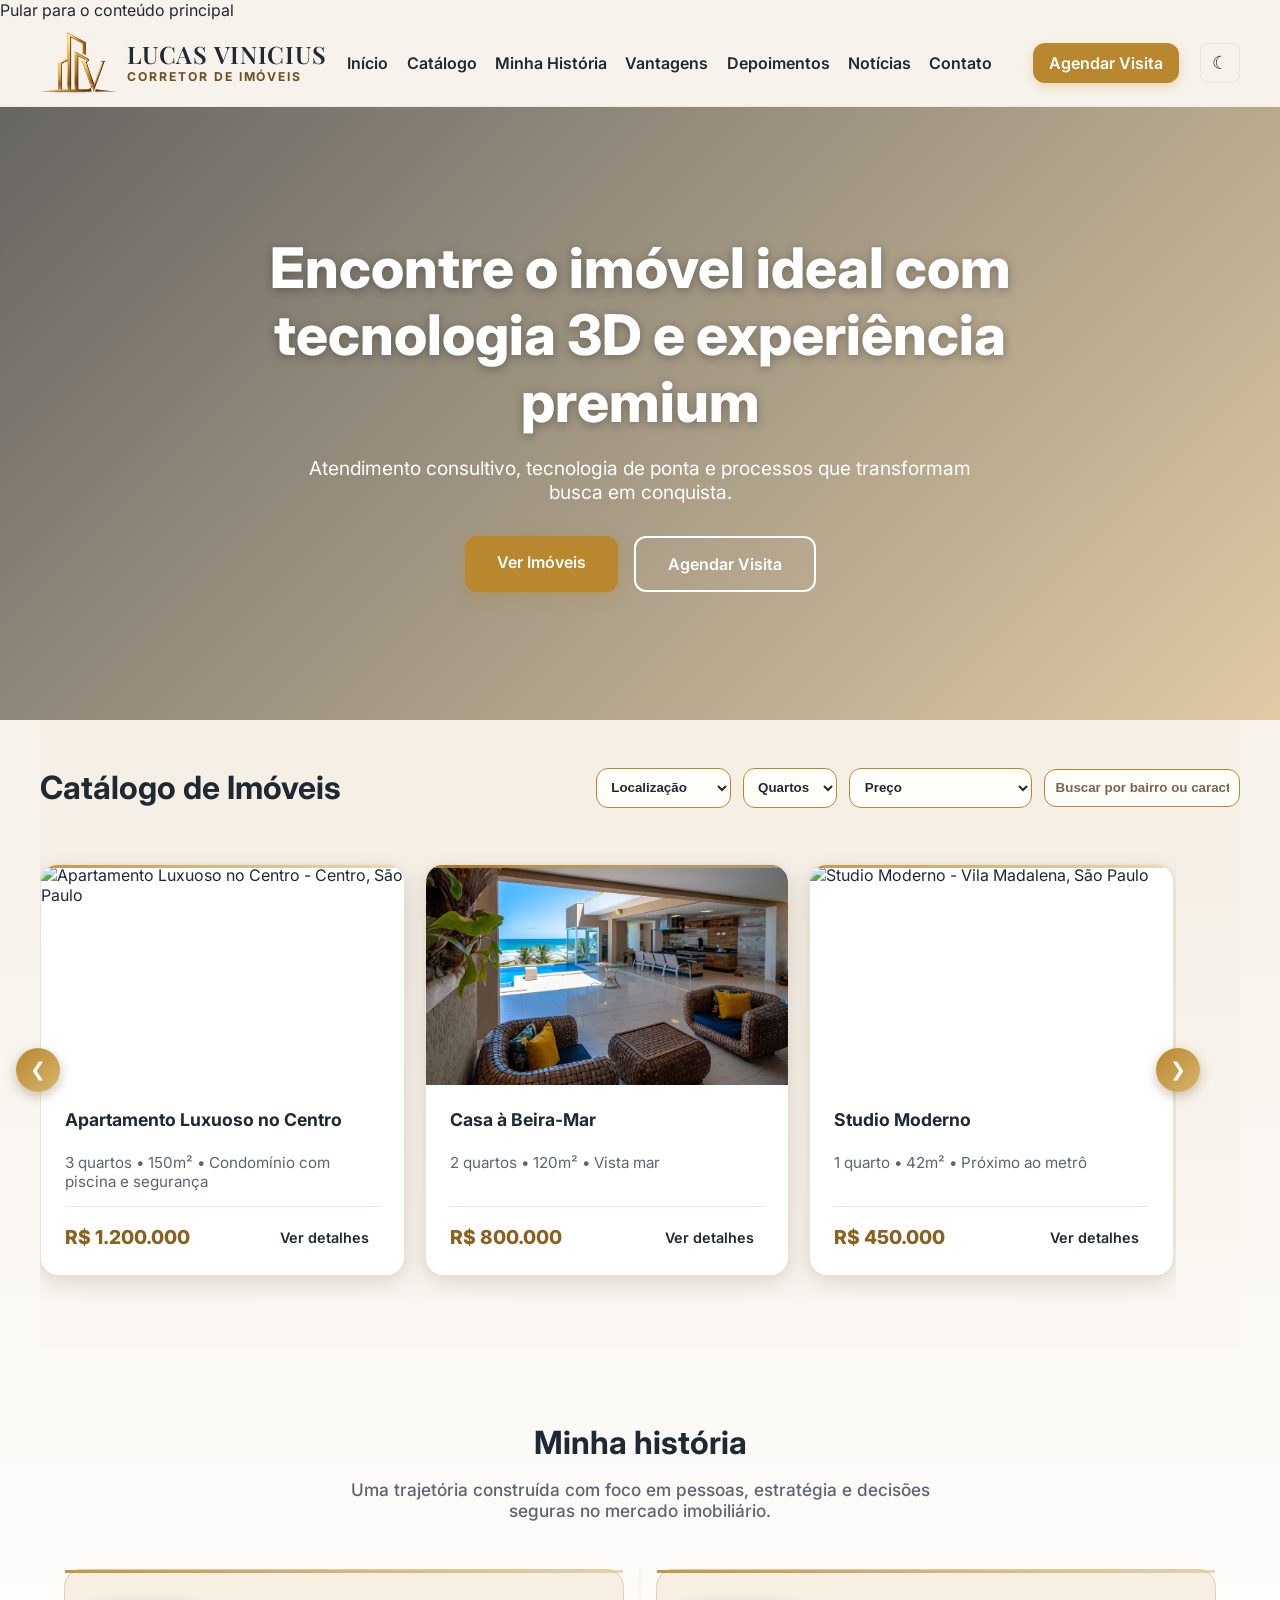
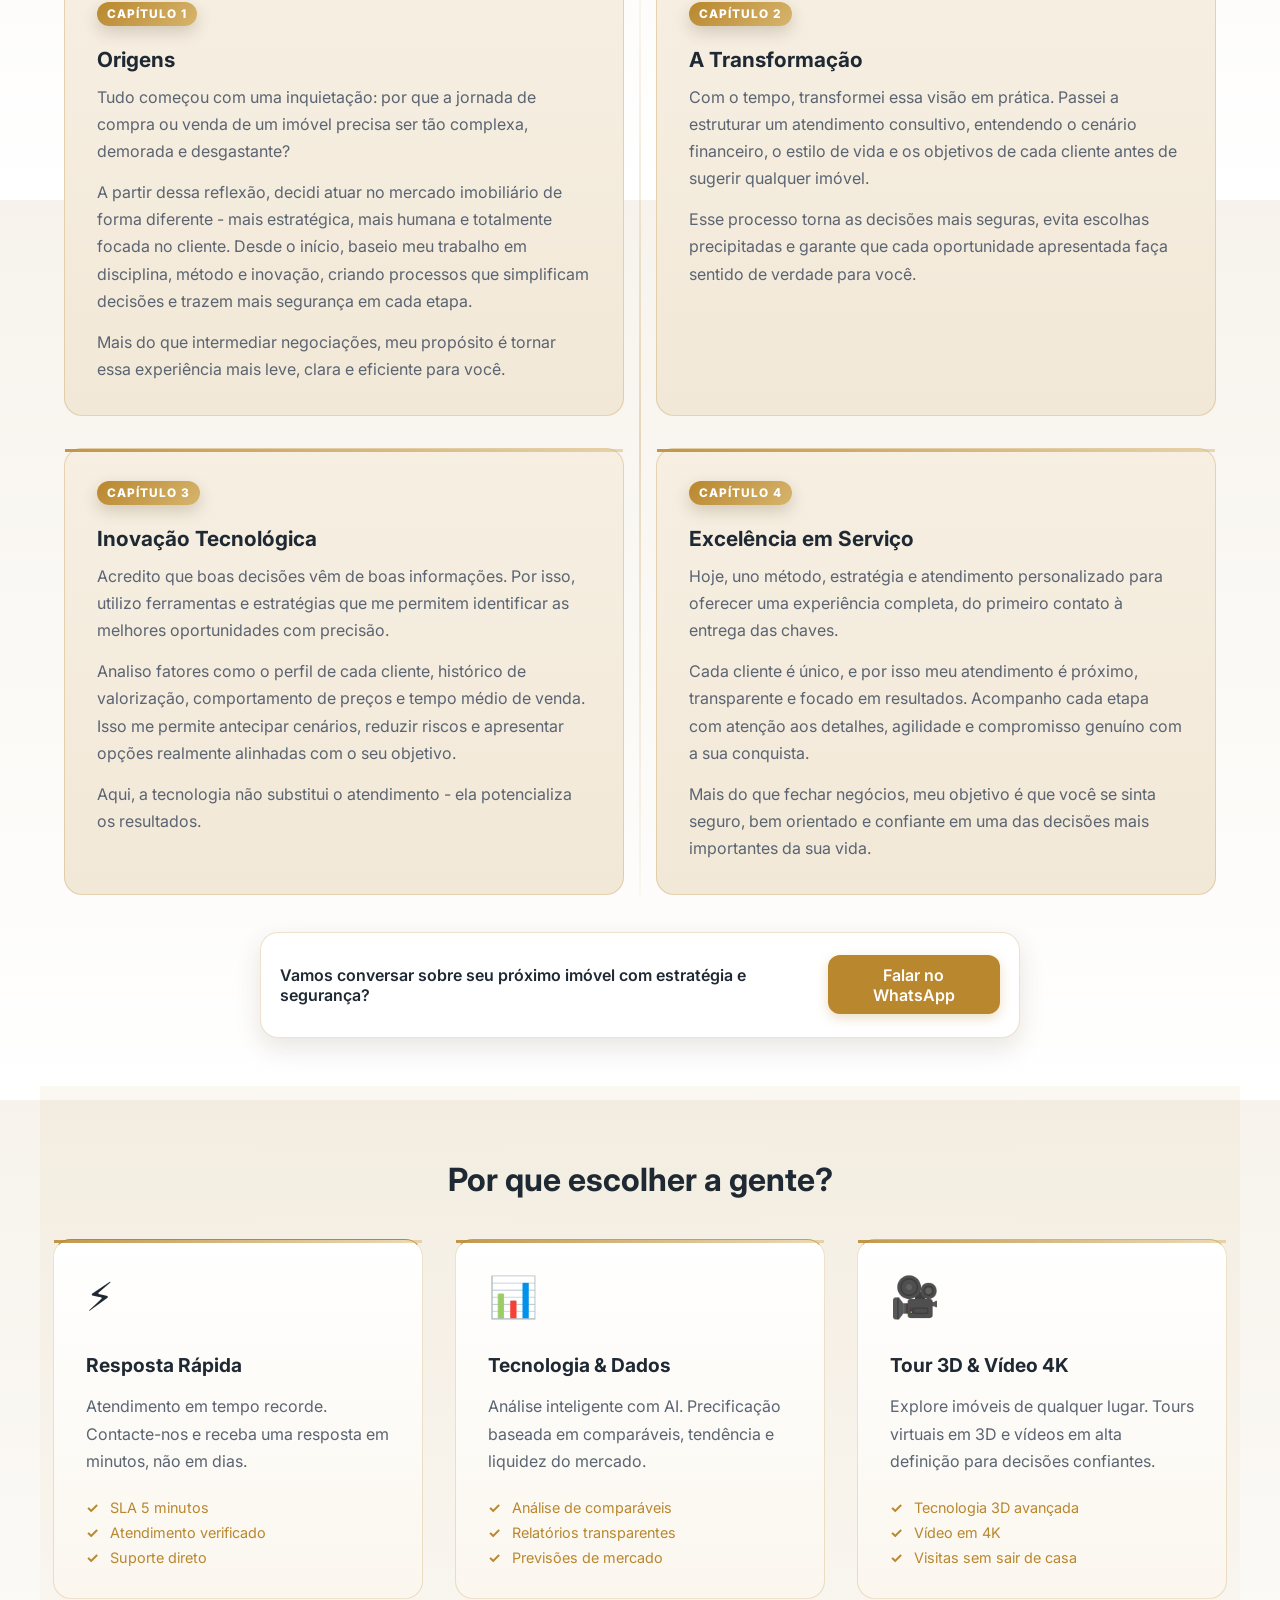
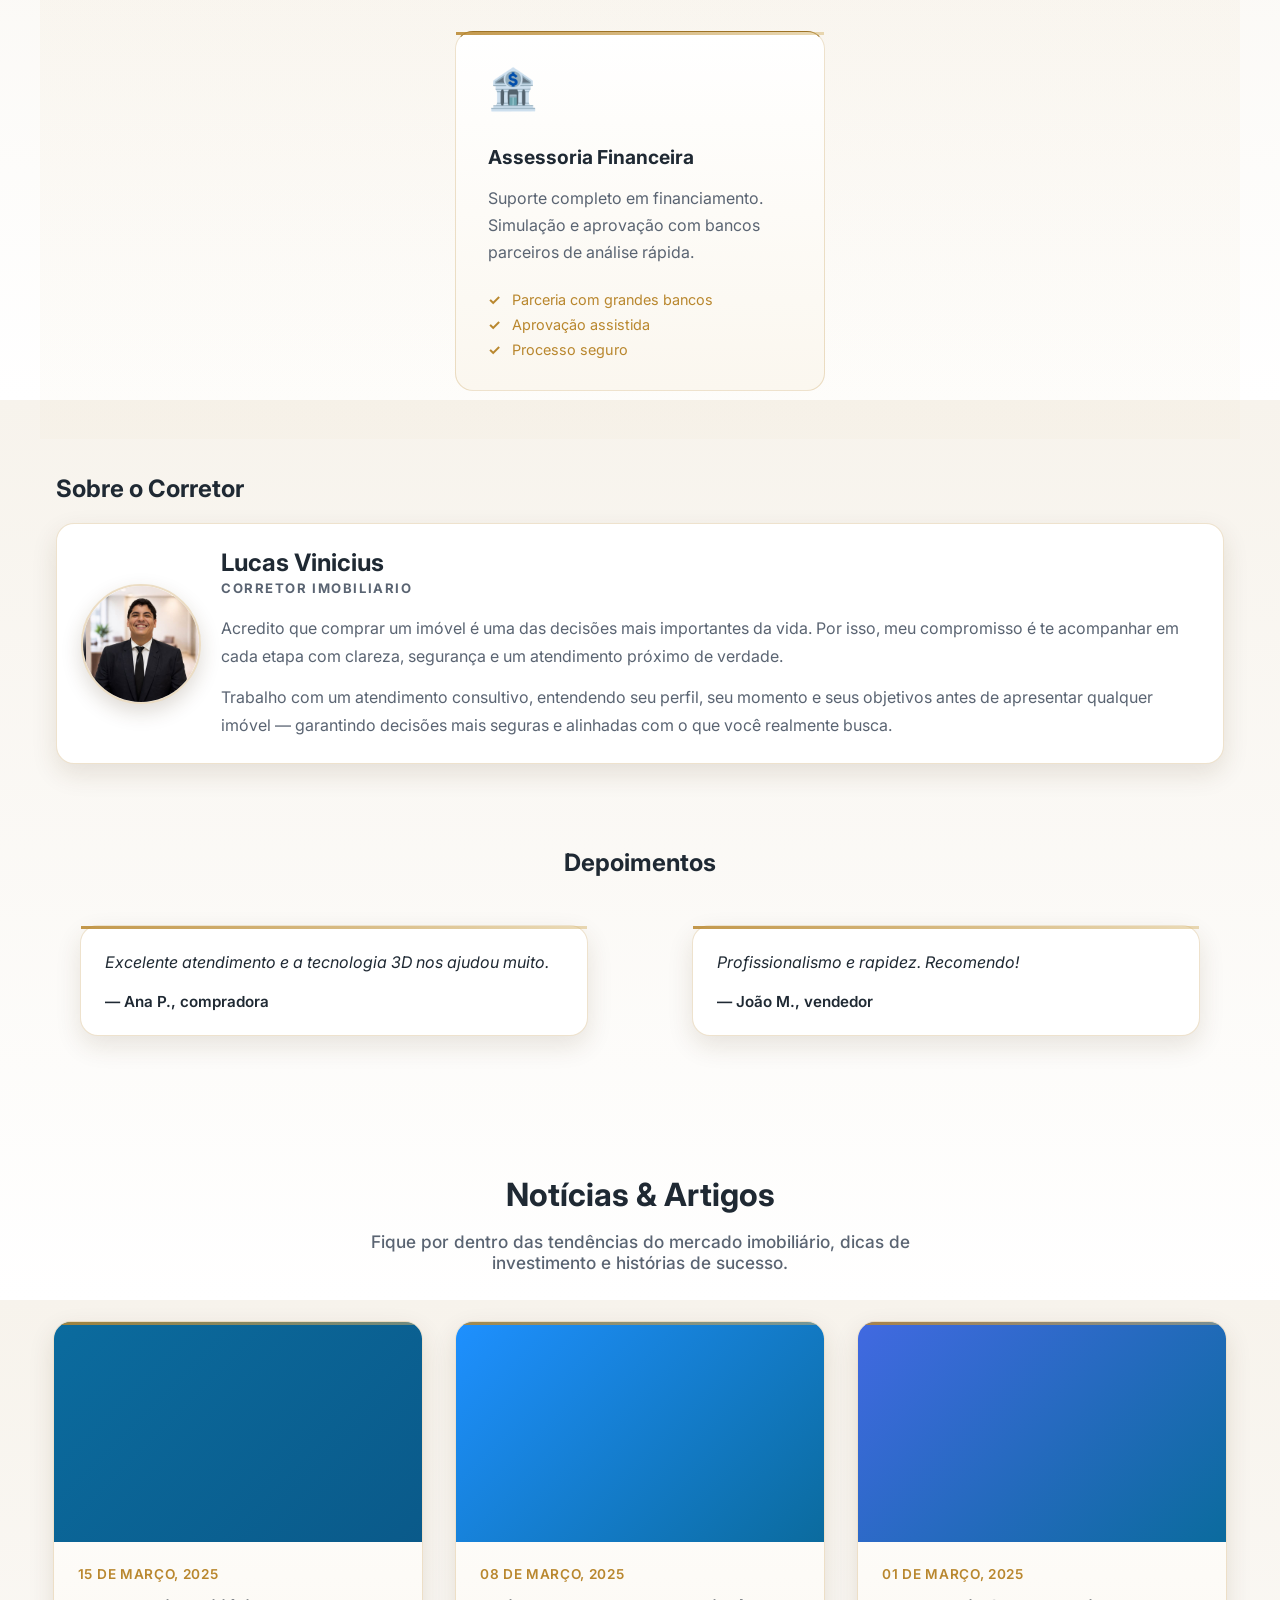
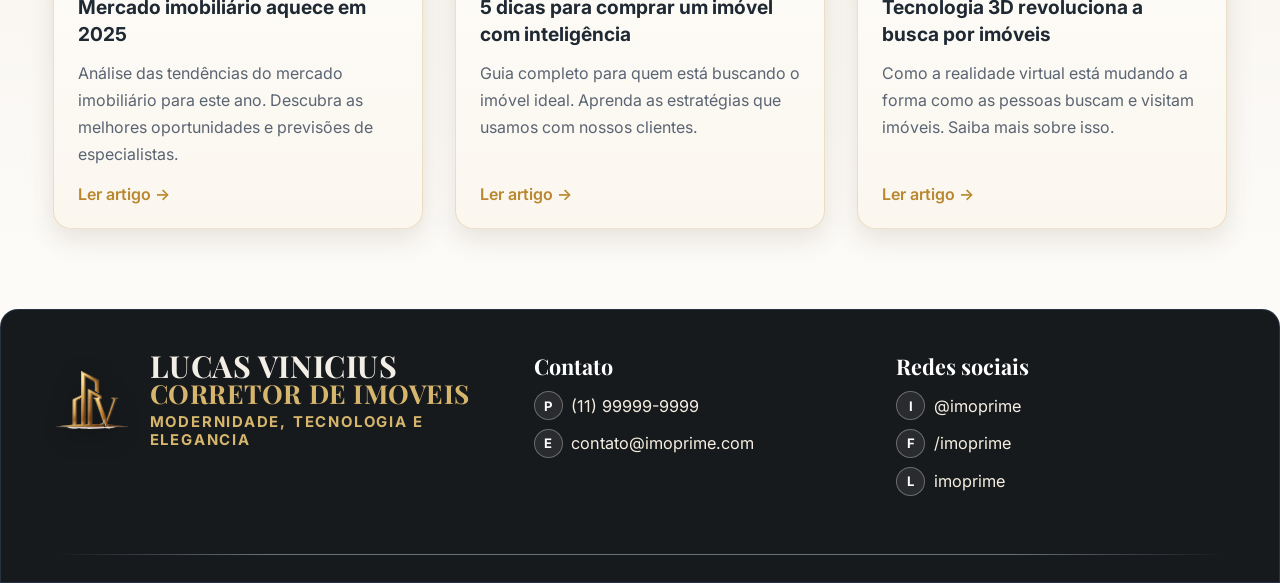
==== commit f5709a56: "Refina seção Minha história e corrige CTA no tema escuro" ====
--- a/index.html
+++ b/index.html
@@ -87,7 +87,7 @@
 				<ul>
 					<li><a href="#home">Início</a></li>
 					<li><a href="CATALOG.HTML">Catálogo</a></li>
-					<li><a href="#historia">Nossa História</a></li>
+					<li><a href="#historia">Minha História</a></li>
 					<li><a href="#diferenciais">Vantagens</a></li>
 					<li><a href="#testimonials">Depoimentos</a></li>
 					<li><a href="#blog">Notícias</a></li>
@@ -231,36 +231,47 @@
 
 		<!-- Tour 3D removido da página inicial. Tours disponíveis apenas no Catálogo. -->
 
-		<!-- SEÇÃO: Nossa História -->
+		<!-- SEÇÃO: Minha história -->
 		<section id="historia" class="historia container" aria-labelledby="historia-title">
-			<h2 id="historia-title">Nossa História</h2>
+			<h2 id="historia-title">Minha história</h2>
 			<div class="historia-intro">
-				<p>Conheça a jornada que nos levou a redefinir o mercado imobiliário com inovação, transparência e atendimento humanizado.</p>
+				<p>Uma trajetória construída com foco em pessoas, estratégia e decisões seguras no mercado imobiliário.</p>
 			</div>
 			<div class="historia-capitulos">
 				<article class="capitulo">
 					<div class="capitulo-numero">CAPÍTULO 1</div>
 					<h3>Origens</h3>
-					<p>Começamos com uma pergunta simples: como tornar a experiência imobiliária menos cansativa para o cliente? Desde então, disciplina, método e inovação guiam cada uma das nossas ações.</p>
+					<p>Tudo começou com uma inquietação: por que a jornada de compra ou venda de um imóvel precisa ser tão complexa, demorada e desgastante?</p>
+					<p>A partir dessa reflexão, decidi atuar no mercado imobiliário de forma diferente - mais estratégica, mais humana e totalmente focada no cliente. Desde o início, baseio meu trabalho em disciplina, método e inovação, criando processos que simplificam decisões e trazem mais segurança em cada etapa.</p>
+					<p>Mais do que intermediar negociações, meu propósito é tornar essa experiência mais leve, clara e eficiente para você.</p>
 				</article>
 
 				<article class="capitulo">
 					<div class="capitulo-numero">CAPÍTULO 2</div>
 					<h3>A Transformação</h3>
-					<p>Passamos a estruturar um atendimento consultivo, entendendo o cenário financeiro, estilo de vida e objetivos de cada cliente antes de sugerir qualquer imóvel.</p>
+					<p>Com o tempo, transformei essa visão em prática. Passei a estruturar um atendimento consultivo, entendendo o cenário financeiro, o estilo de vida e os objetivos de cada cliente antes de sugerir qualquer imóvel.</p>
+					<p>Esse processo torna as decisões mais seguras, evita escolhas precipitadas e garante que cada oportunidade apresentada faça sentido de verdade para você.</p>
 				</article>
 
 				<article class="capitulo">
 					<div class="capitulo-numero">CAPÍTULO 3</div>
 					<h3>Inovação Tecnológica</h3>
-					<p>Desenvolvemos soluções próprias de tecnologia para priorizar oportunidades, cruzando aderência do cliente, histórico de preço e tempo médio de venda.</p>
+					<p>Acredito que boas decisões vêm de boas informações. Por isso, utilizo ferramentas e estratégias que me permitem identificar as melhores oportunidades com precisão.</p>
+					<p>Analiso fatores como o perfil de cada cliente, histórico de valorização, comportamento de preços e tempo médio de venda. Isso me permite antecipar cenários, reduzir riscos e apresentar opções realmente alinhadas com o seu objetivo.</p>
+					<p>Aqui, a tecnologia não substitui o atendimento - ela potencializa os resultados.</p>
 				</article>
 
 				<article class="capitulo">
 					<div class="capitulo-numero">CAPÍTULO 4</div>
 					<h3>Excelência em Serviço</h3>
-					<p>Today, inovação, método e atendimento humano trabalham juntos para acelerar sua conquista e garantir a melhor experiência em cada etapa.</p>
-				</article>
+					<p>Hoje, uno método, estratégia e atendimento personalizado para oferecer uma experiência completa, do primeiro contato à entrega das chaves.</p>
+					<p>Cada cliente é único, e por isso meu atendimento é próximo, transparente e focado em resultados. Acompanho cada etapa com atenção aos detalhes, agilidade e compromisso genuíno com a sua conquista.</p>
+					<p>Mais do que fechar negócios, meu objetivo é que você se sinta seguro, bem orientado e confiante em uma das decisões mais importantes da sua vida.</p>
+				</article>
+			</div>
+			<div class="historia-cta">
+				<p>Vamos conversar sobre seu próximo imóvel com estratégia e segurança?</p>
+				<a class="btn btn-primary" href="https://wa.me/5511999999999?text=Ol%C3%A1%2C+quero+conversar+sobre+meu+pr%C3%B3ximo+im%C3%B3vel." target="_blank" rel="noopener noreferrer">Falar no WhatsApp</a>
 			</div>
 		</section>
 
@@ -315,18 +326,19 @@
 		</section>
 
 		<section id="about" class="about container" aria-labelledby="about-title">
-			<h2 id="about-title">Sobre a Imobiliária</h2>
+			<h2 id="about-title">Sobre o Corretor</h2>
 			<div class="about-grid">
-				<div>
-					<h3>Nossa História</h3>
-					<p>Atuamos no mercado premium oferecendo tecnologia e atendimento humano desde 2010.</p>
-				</div>
-				<div>
-					<h3>Equipe</h3>
-					<div class="team">
-						<div class="team-member"><img data-src="imagem/lucas-vinicius.jpg" alt="Lucas Vinicius, Corretor Imobiliario" loading="lazy" width="80" height="80"><p>Lucas Vinicius — Corretor Imobiliario</p></div>
-					</div>
-				</div>
+				<article class="about-profile">
+					<div class="about-profile-media">
+						<img data-src="imagem/lucas-vinicius.jpg" alt="Lucas Vinicius, Corretor Imobiliario" loading="lazy" width="120" height="120">
+					</div>
+					<div class="about-profile-content">
+						<h3>Lucas Vinicius</h3>
+						<p class="about-profile-role">Corretor Imobiliario</p>
+						<p>Acredito que comprar um imóvel é uma das decisões mais importantes da vida. Por isso, meu compromisso é te acompanhar em cada etapa com clareza, segurança e um atendimento próximo de verdade.</p>
+						<p>Trabalho com um atendimento consultivo, entendendo seu perfil, seu momento e seus objetivos antes de apresentar qualquer imóvel — garantindo decisões mais seguras e alinhadas com o que você realmente busca.</p>
+					</div>
+				</article>
 			</div>
 		</section>
 
--- a/STYLE.CSS
+++ b/STYLE.CSS
@@ -277,7 +277,41 @@
 /* =========================
 	About / Team
 	========================= */
-.about-grid{display:grid;grid-template-columns:1fr 1fr;gap:1rem}
+.about-grid{display:grid;grid-template-columns:1fr;gap:1rem}
+.about-profile{
+	display:grid;
+	grid-template-columns:120px 1fr;
+	gap:1.25rem;
+	align-items:center;
+	background:var(--card-bg);
+	border:1px solid var(--panel-border);
+	border-radius:var(--radius);
+	padding:1.5rem;
+	box-shadow:var(--panel-shadow-soft);
+}
+.about-profile-media{
+	display:flex;
+	justify-content:center;
+}
+.about-profile-media img{
+	width:120px;
+	height:120px;
+	object-fit:cover;
+	border-radius:50%;
+	border:2px solid rgba(185,135,46,0.28);
+	box-shadow:0 8px 20px rgba(71,52,20,0.18);
+}
+.about-profile-content h3{margin:0;color:var(--text);font-size:1.5rem}
+.about-profile-role{
+	margin:0.4rem 0 0.95rem;
+	font-size:0.82rem;
+	font-weight:700;
+	letter-spacing:0.12em;
+	text-transform:uppercase;
+	color:var(--accent);
+}
+.about-profile-content p{margin:0 0 0.85rem;color:var(--muted);line-height:1.75}
+.about-profile-content p:last-child{margin-bottom:0}
 .team{display:flex;gap:0.75rem}
 .team-member{display:flex;flex-direction:column;align-items:center}
 .team-member img{width:80px;height:80px;object-fit:cover;border-radius:50%}
@@ -288,12 +322,18 @@
 .historia{padding:3rem 0;text-align:center}
 .historia h2{font-size:2rem;margin-bottom:1rem;color:var(--text)}
 .historia-intro{max-width:600px;margin:0 auto 3rem;color:var(--muted);font-size:1.08rem;font-weight:500}
-.historia-capitulos{display:grid;grid-template-columns:repeat(auto-fit,minmax(250px,1fr));gap:2rem;margin-top:2rem;padding:0 0.8rem}
-.capitulo{background:linear-gradient(180deg, var(--story-grad-start) 0%, var(--story-grad-end) 100%);padding:2rem;border-radius:var(--radius);border:1px solid rgba(185,135,46,0.28);text-align:left;transition:transform .3s ease,box-shadow .3s ease;position:relative}
+.historia-capitulos{display:grid;grid-template-columns:repeat(2,minmax(0,1fr));gap:2rem;margin-top:2rem;padding:0 1rem;position:relative}
+.historia-capitulos::before{content:"";position:absolute;top:0;bottom:0;left:50%;transform:translateX(-50%);width:1px;background:linear-gradient(180deg, rgba(185,135,46,0.1) 0%, rgba(185,135,46,0.55) 50%, rgba(185,135,46,0.1) 100%)}
+.capitulo{background:linear-gradient(180deg, var(--story-grad-start) 0%, var(--story-grad-end) 100%);padding:2rem;border-radius:var(--radius);border:1px solid rgba(185,135,46,0.28);text-align:left;transition:transform .3s ease,box-shadow .3s ease;position:relative;max-width:560px;width:100%}
+.capitulo:nth-child(odd){justify-self:end}
+.capitulo:nth-child(even){justify-self:start}
 .capitulo:hover{transform:translateY(-6px);box-shadow:0 14px 30px rgba(71,52,20,0.18)}
-.capitulo-numero{font-size:0.85rem;font-weight:700;color:var(--accent);text-transform:uppercase;letter-spacing:0.05em;margin-bottom:0.5rem}
+.capitulo-numero{display:inline-flex;align-items:center;justify-content:center;font-size:0.74rem;font-weight:800;color:#ffffff;text-transform:uppercase;letter-spacing:0.08em;margin-bottom:0.8rem;padding:0.32rem 0.65rem;border-radius:999px;background:linear-gradient(135deg, var(--badge-destaque-start) 0%, var(--badge-destaque-end) 100%);box-shadow:0 6px 16px rgba(71,52,20,0.2)}
 .capitulo h3{font-size:1.3rem;margin:0.5rem 0 0.75rem;color:var(--text)}
 .capitulo p{color:var(--muted);line-height:1.7;margin:0}
+.capitulo p + p{margin-top:0.85rem}
+.historia-cta{margin:2.3rem auto 0;max-width:760px;background:var(--card-bg);border:1px solid var(--panel-border);border-radius:var(--radius);padding:1.4rem 1.2rem;display:flex;align-items:center;justify-content:space-between;gap:1rem;box-shadow:var(--panel-shadow-soft)}
+.historia-cta p{margin:0;color:var(--text);font-weight:600;text-align:left}
 
 /* =========================
 	Diferenciais
@@ -551,10 +591,16 @@
 	.cards{grid-template-columns:1fr}
 	.tour-grid{grid-template-columns:1fr}
 	.about-grid{grid-template-columns:1fr}
+	.about-profile{grid-template-columns:1fr;text-align:center}
+	.about-profile-content h3{font-size:1.35rem}
 	.contact-grid{grid-template-columns:1fr}
 	.main-nav ul{display:none}
 	.actions #menuToggle{display:block}
 	.historia-capitulos{grid-template-columns:1fr;padding:0 0.35rem}
+	.historia-capitulos::before{left:20px;transform:none}
+	.capitulo{justify-self:stretch;max-width:none}
+	.historia-cta{flex-direction:column;align-items:flex-start;padding:1.2rem}
+	.historia-cta .btn{width:100%;text-align:center}
 	.diferenciais-grid{grid-template-columns:repeat(auto-fit,minmax(250px,1fr));padding:0 0.35rem}
 	.blog-grid{grid-template-columns:1fr;padding:0 0.35rem}
 	.testimonial-list{grid-template-columns:1fr}
@@ -739,10 +785,13 @@
 	color: var(--text);
 }
 
-html[data-theme="dark"] .capitulo-numero,
 html[data-theme="dark"] .blog-date,
 html[data-theme="dark"] .diferencial-specs li:before{
 	color: var(--gold-highlight);
+}
+
+html[data-theme="dark"] .capitulo-numero{
+	color:#ffffff;
 }
 
 html[data-theme="dark"] .diferencial-card,
@@ -761,6 +810,16 @@
 	color: var(--gold);
 }
 
+html[data-theme="dark"] .historia-cta{
+	background:var(--card-bg);
+	border:1px solid rgba(214,181,109,0.22);
+	box-shadow:0 10px 26px rgba(0,0,0,0.34);
+}
+
+html[data-theme="dark"] .historia-cta p{
+	color:var(--text);
+}
+
 html[data-theme="dark"] .spec,
 html[data-theme="dark"] .btn-tertiary{
 	background: rgba(214,181,109,0.16);
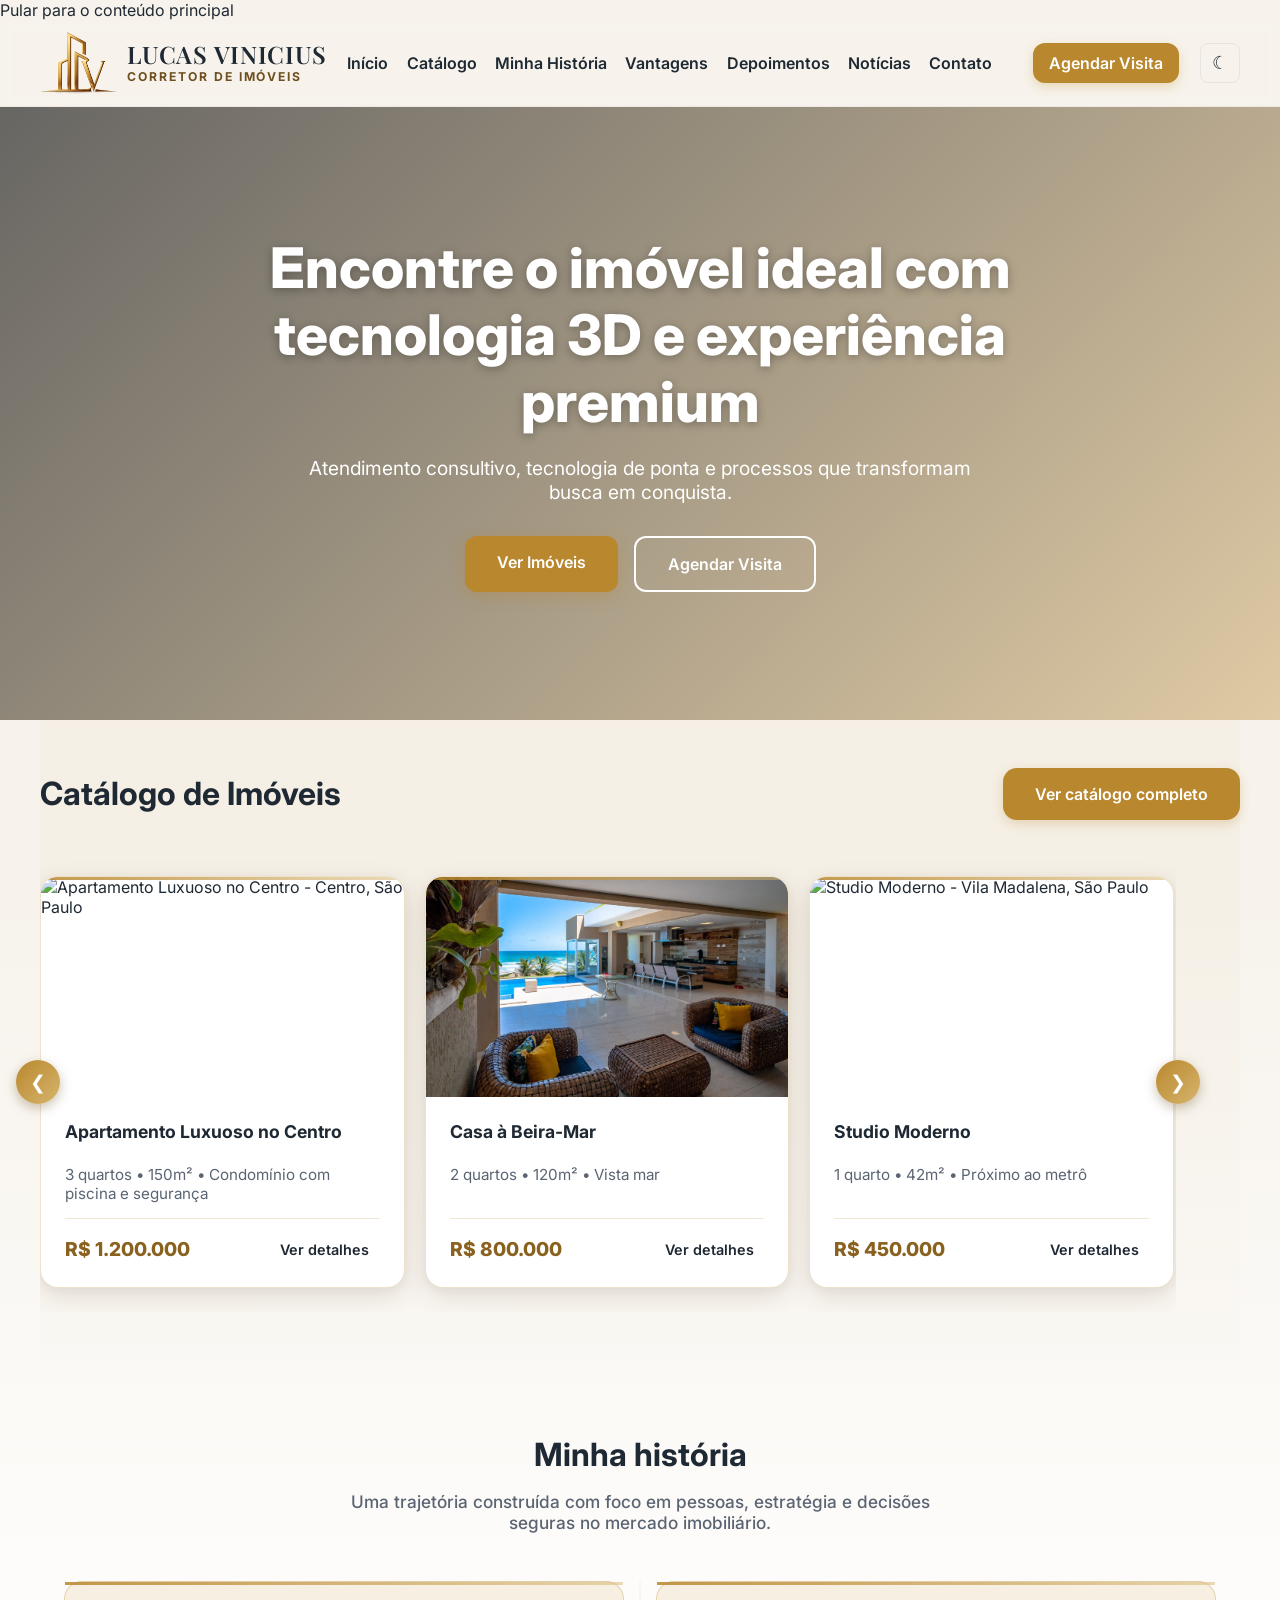
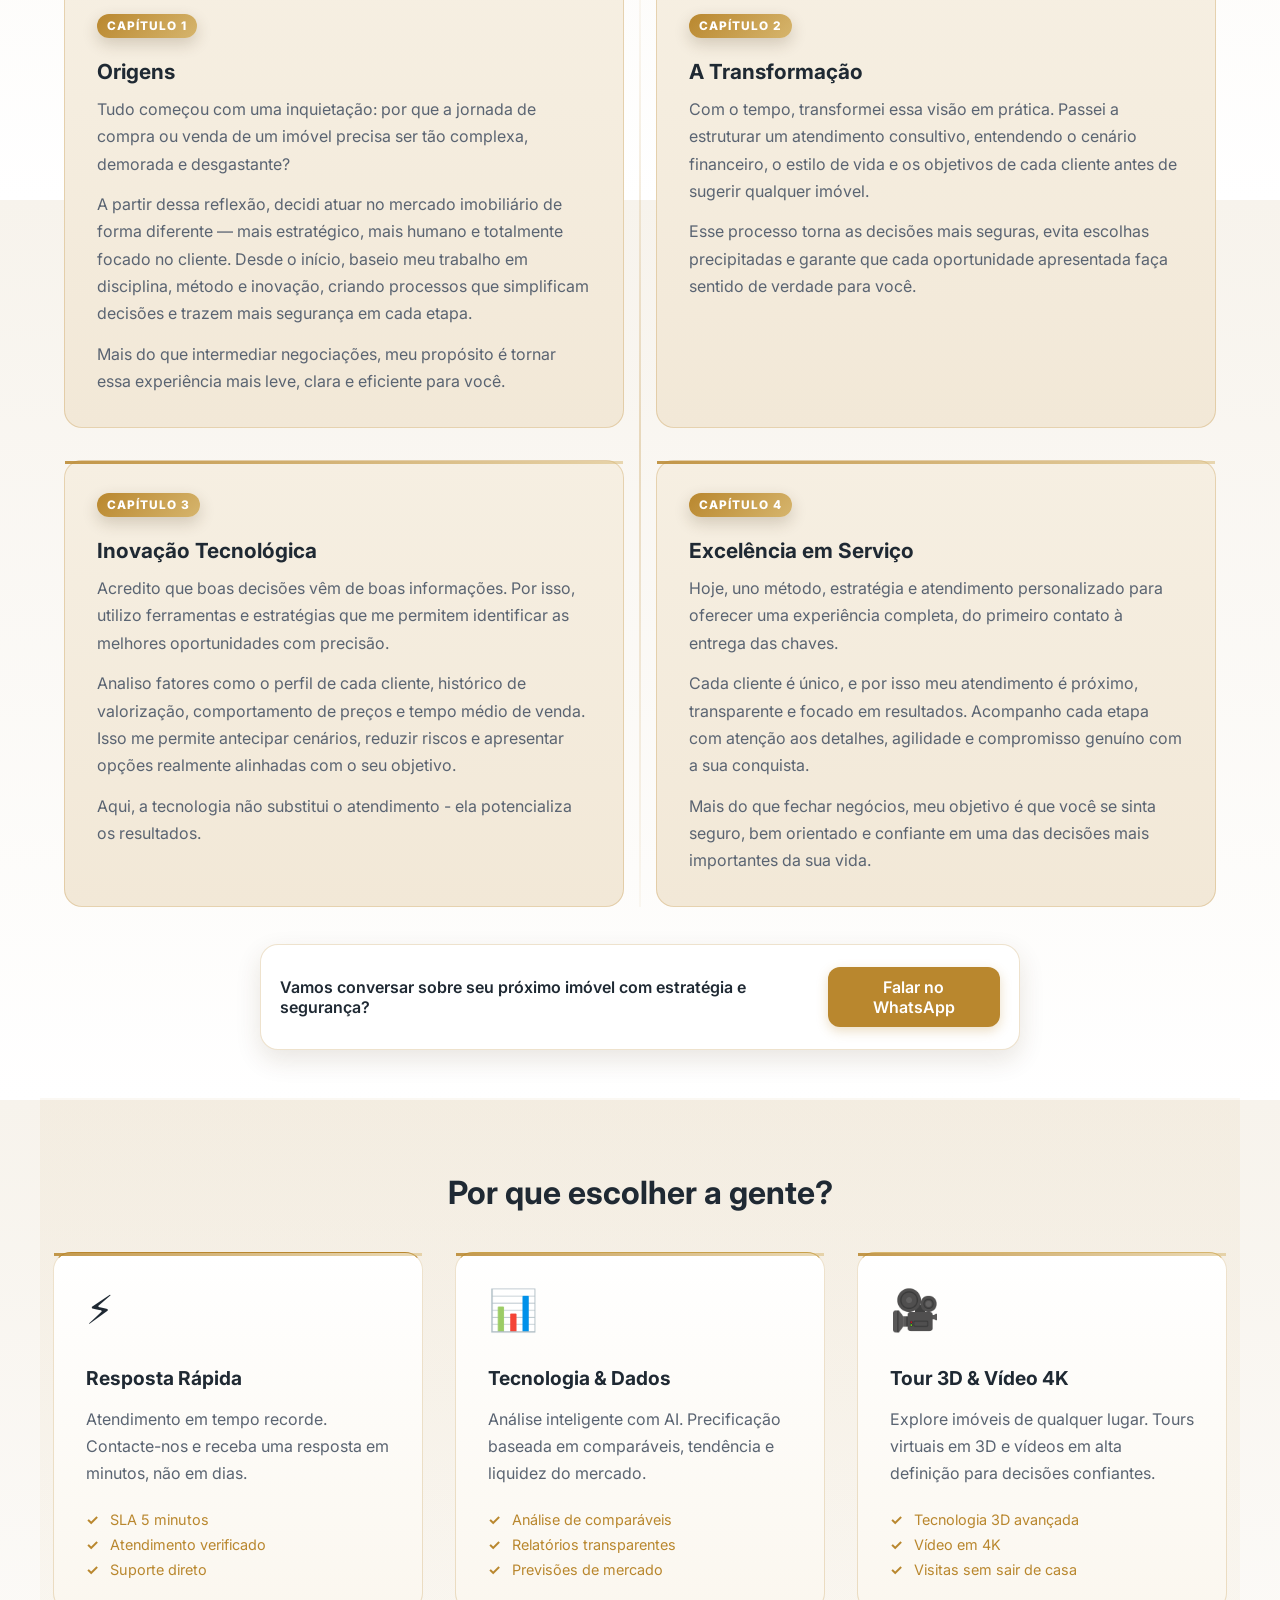
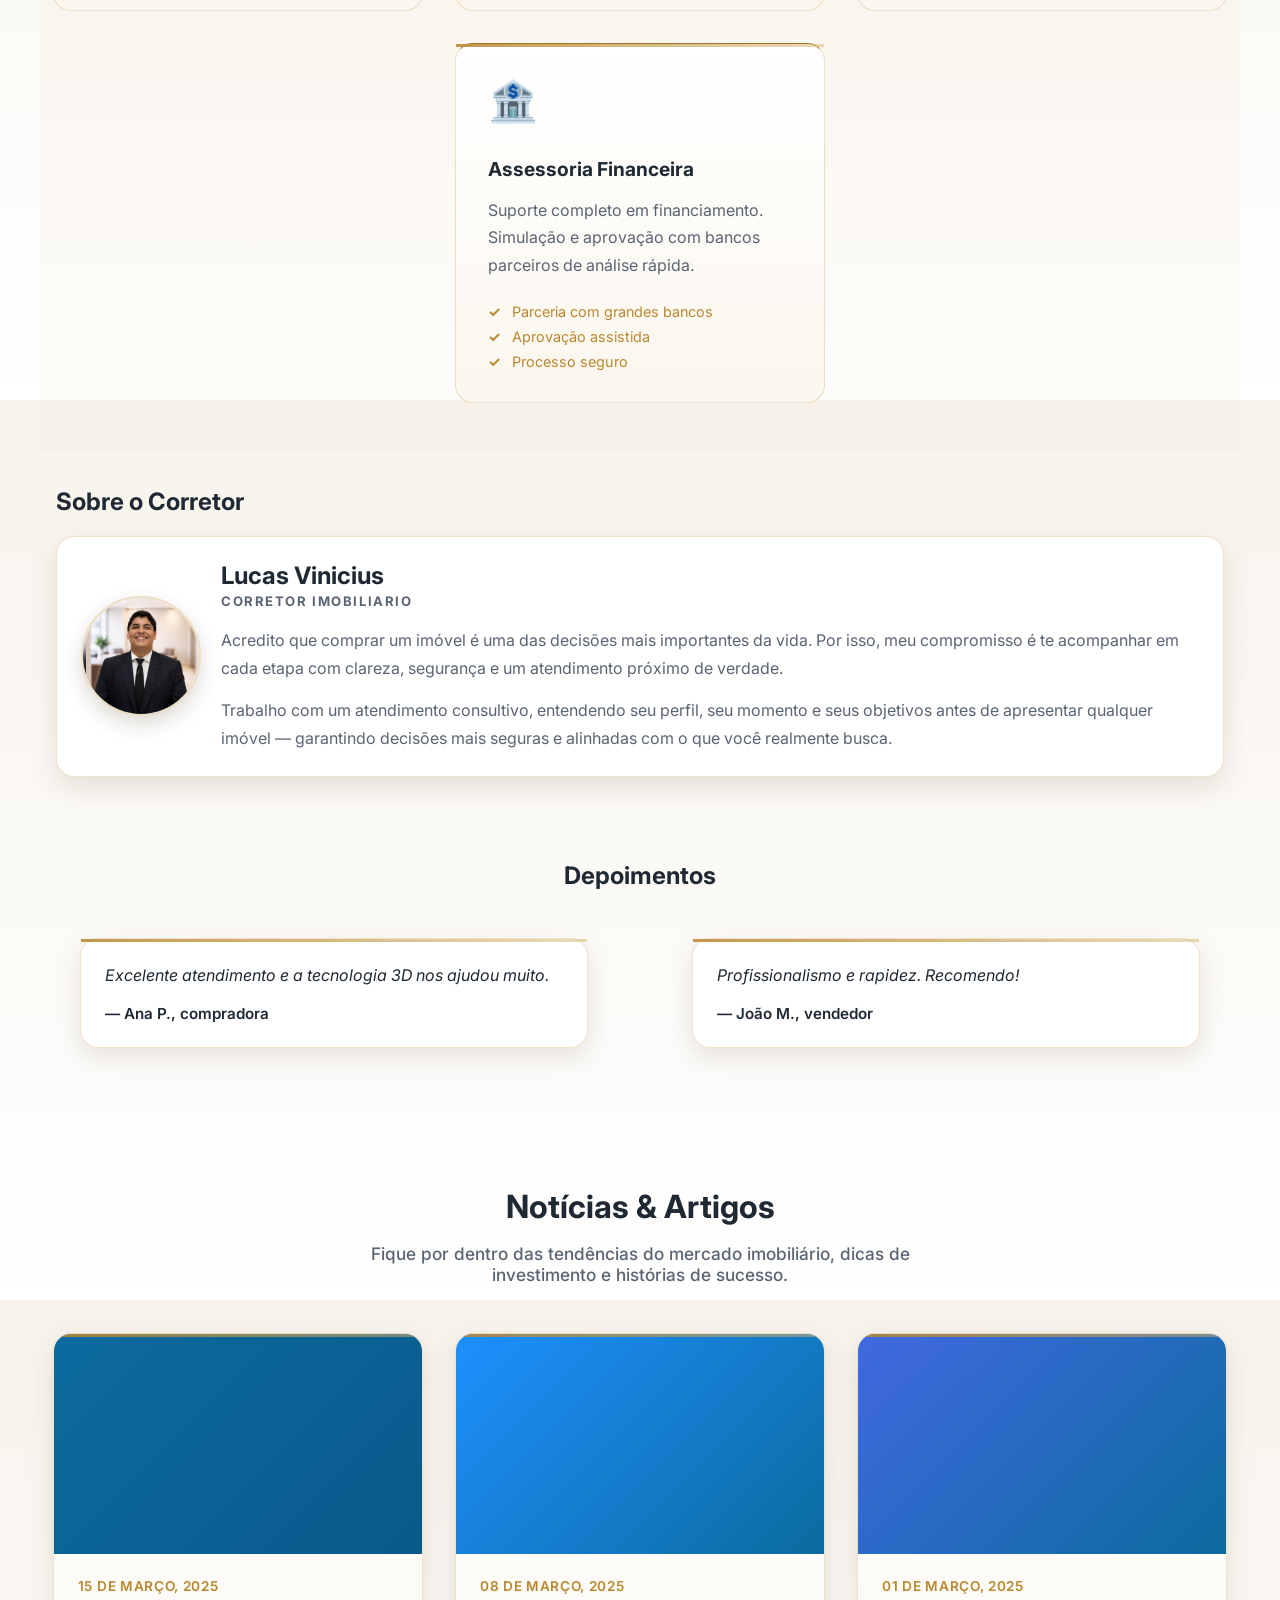
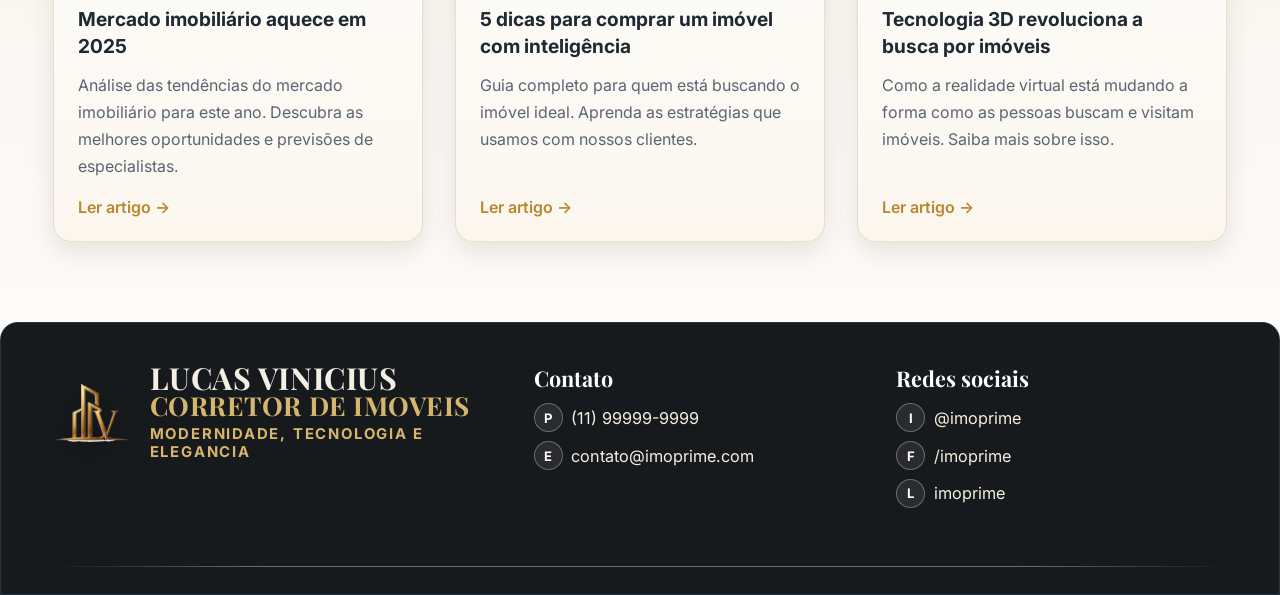
==== commit 933f9f86: "Atualiza home: CTA no catálogo e texto da seção Origens" ====
--- a/index.html
+++ b/index.html
@@ -32,7 +32,7 @@
 	<link rel="manifest" href="manifest.json" />
 	
 	<title>Lucas Vinicius - Corretor de Imóveis</title>
-	<link rel="stylesheet" href="STYLE.CSS">
+	<link rel="stylesheet" href="STYLE.CSS?v=20260409-2">
 	<link rel="preconnect" href="https://fonts.googleapis.com">
 	<link rel="preconnect" href="https://fonts.gstatic.com" crossorigin>
 	<link href="https://fonts.googleapis.com/css2?family=Inter:wght@300;400;600;700;800&family=Playfair+Display:wght@600;700&display=swap" rel="stylesheet">
@@ -126,12 +126,7 @@
 		<section id="catalog" class="catalog container" aria-labelledby="catalog-title">
 			<div class="catalog-header">
 				<h2 id="catalog-title">Catálogo de Imóveis</h2>
-				<div class="filters" role="search" aria-label="Filtrar imóveis">
-					<select id="filterLocation"><option value="">Localização</option><option>São Paulo</option><option>Rio de Janeiro</option><option>Porto Alegre</option></select>
-					<select id="filterBedrooms"><option value="">Quartos</option><option value="1">1</option><option value="2">2</option><option value="3">3+</option></select>
-					<select id="filterPrice"><option value="">Preço</option><option value="0-500000">Até R$500.000</option><option value="500000-1000000">R$500.000–1.000.000</option><option value="1000000+">Acima de R$1.000.000</option></select>
-					<input id="searchInput" placeholder="Buscar por bairro ou característica" />
-				</div>
+				<a class="btn btn-primary btn-lg catalog-cta" href="CATALOG.HTML">Ver catálogo completo</a>
 			</div>
 
 			<section id="carousel" class="carousel" aria-label="Imóveis em destaque" aria-roledescription="carrossel">
@@ -242,7 +237,7 @@
 					<div class="capitulo-numero">CAPÍTULO 1</div>
 					<h3>Origens</h3>
 					<p>Tudo começou com uma inquietação: por que a jornada de compra ou venda de um imóvel precisa ser tão complexa, demorada e desgastante?</p>
-					<p>A partir dessa reflexão, decidi atuar no mercado imobiliário de forma diferente - mais estratégica, mais humana e totalmente focada no cliente. Desde o início, baseio meu trabalho em disciplina, método e inovação, criando processos que simplificam decisões e trazem mais segurança em cada etapa.</p>
+					<p>A partir dessa reflexão, decidi atuar no mercado imobiliário de forma diferente — mais estratégico, mais humano e totalmente focado no cliente. Desde o início, baseio meu trabalho em disciplina, método e inovação, criando processos que simplificam decisões e trazem mais segurança em cada etapa.</p>
 					<p>Mais do que intermediar negociações, meu propósito é tornar essa experiência mais leve, clara e eficiente para você.</p>
 				</article>
 
@@ -436,7 +431,7 @@
 	</div>
 
 	<!-- Load modern ES6 modules -->
-	<script type="module" src="js/app.js"></script>
+	<script type="module" src="js/app.js?v=20260409-2"></script>
 	
 	<!-- Analytics placeholder (uncomment and add your tracking ID) -->
 	<!-- <script async src="https://www.googletagmanager.com/gtag/js?id=UA-XXXXXXXXX-X"></script> -->
--- a/STYLE.CSS
+++ b/STYLE.CSS
@@ -36,6 +36,7 @@
 .main-nav a{color:var(--text);font-weight:600;transition:color .18s ease}
 .main-nav a:hover{color:var(--accent)}
 .header-inner .main-nav{margin-right:1.25rem}
+.main-nav.is-open{display:block}
 .actions{display:flex;align-items:center;gap:0.5rem}
 .btn{padding:0.6rem 1rem;border-radius:var(--radius-sm);border:0;cursor:pointer;font-weight:600;transition:background .18s ease,color .18s ease,border-color .18s ease,transform .18s ease}
 .btn-primary{background:var(--accent);color:var(--white);box-shadow:0 4px 12px rgba(185,135,46,0.28)}
@@ -124,6 +125,7 @@
 .catalog{padding:3rem 0;background:linear-gradient(180deg, rgba(185,135,46,0.04) 0%, rgba(185,135,46,0.01) 100%)}
 .catalog-header{display:flex;align-items:center;justify-content:space-between;margin:0 0 2rem;gap:2rem;flex-wrap:wrap}
 .catalog-header h2{margin:0;font-size:2rem;color:var(--text)}
+.catalog-cta{min-width:230px;text-align:center;border-radius:14px}
 .cards{display:grid;grid-template-columns:repeat(3,minmax(0,1fr));gap:1.25rem}
 .cards .card{max-width:none;min-width:0;flex:unset}
 .filters{display:flex;gap:.75rem;align-items:center;flex-wrap:wrap}
@@ -578,23 +580,57 @@
 	========================= */
 .muted{color:var(--muted);font-size:.95rem}
 @media(max-width:900px){
+	.header-inner{position:relative}
 	.logo{gap:0.45rem}
 	.logo-img{height:46px}
 	.logo-name{font-size:1.05rem;letter-spacing:0.02em}
 	.logo-role{display:none}
+	.main-nav{
+		display:none;
+		position:absolute;
+		top:calc(100% + 0.45rem);
+		left:0;
+		right:0;
+		padding:0 0.2rem;
+		z-index:55;
+	}
+	.main-nav ul{
+		display:none;
+		flex-direction:column;
+		gap:0.15rem;
+		padding:0.55rem;
+		border-radius:14px;
+		background:var(--card-bg);
+		border:1px solid var(--panel-border);
+		box-shadow:0 12px 28px rgba(0,0,0,0.16);
+	}
+	/* Mobile: menu mais objetivo para conversao */
+	.main-nav ul li:nth-child(4),
+	.main-nav ul li:nth-child(6){display:none}
+	.main-nav.is-open ul{display:flex}
+	.main-nav a{
+		display:block;
+		padding:0.7rem 0.75rem;
+		border-radius:10px;
+	}
+	.main-nav a:hover,
+	.main-nav a:focus-visible{
+		background:var(--gold-soft-bg);
+		outline:none;
+	}
 	.hero-text h1{font-size:2rem;margin:0 0 0.5rem}
 	.lead{font-size:1rem}
 	.hero-ctas{gap:0.75rem;flex-direction:column}
 	.btn-lg{padding:0.75rem 1.5rem;font-size:0.9rem}
 	.hero{min-height:400px;padding:3rem 0}
 	.hero-content{grid-template-columns:1fr}
+	.catalog-header{justify-content:center;text-align:center}
 	.cards{grid-template-columns:1fr}
 	.tour-grid{grid-template-columns:1fr}
 	.about-grid{grid-template-columns:1fr}
 	.about-profile{grid-template-columns:1fr;text-align:center}
 	.about-profile-content h3{font-size:1.35rem}
 	.contact-grid{grid-template-columns:1fr}
-	.main-nav ul{display:none}
 	.actions #menuToggle{display:block}
 	.historia-capitulos{grid-template-columns:1fr;padding:0 0.35rem}
 	.historia-capitulos::before{left:20px;transform:none}
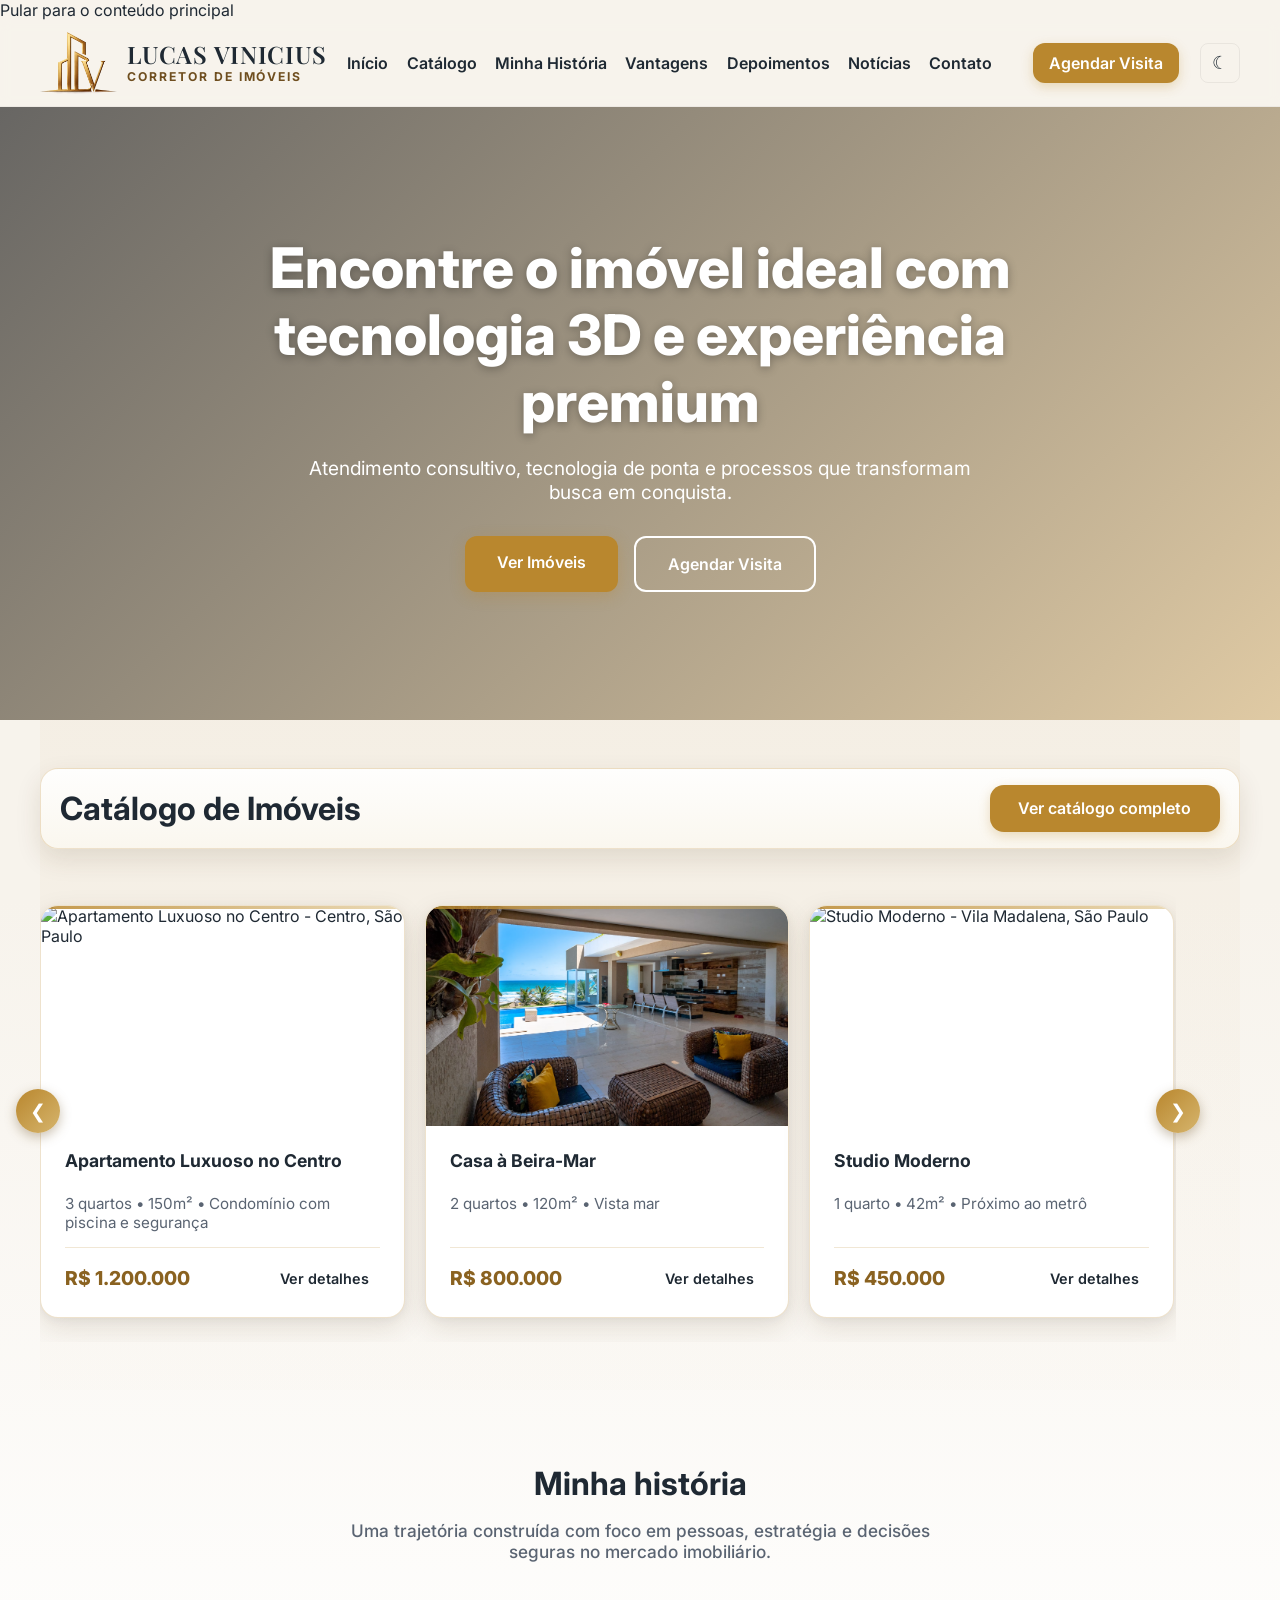
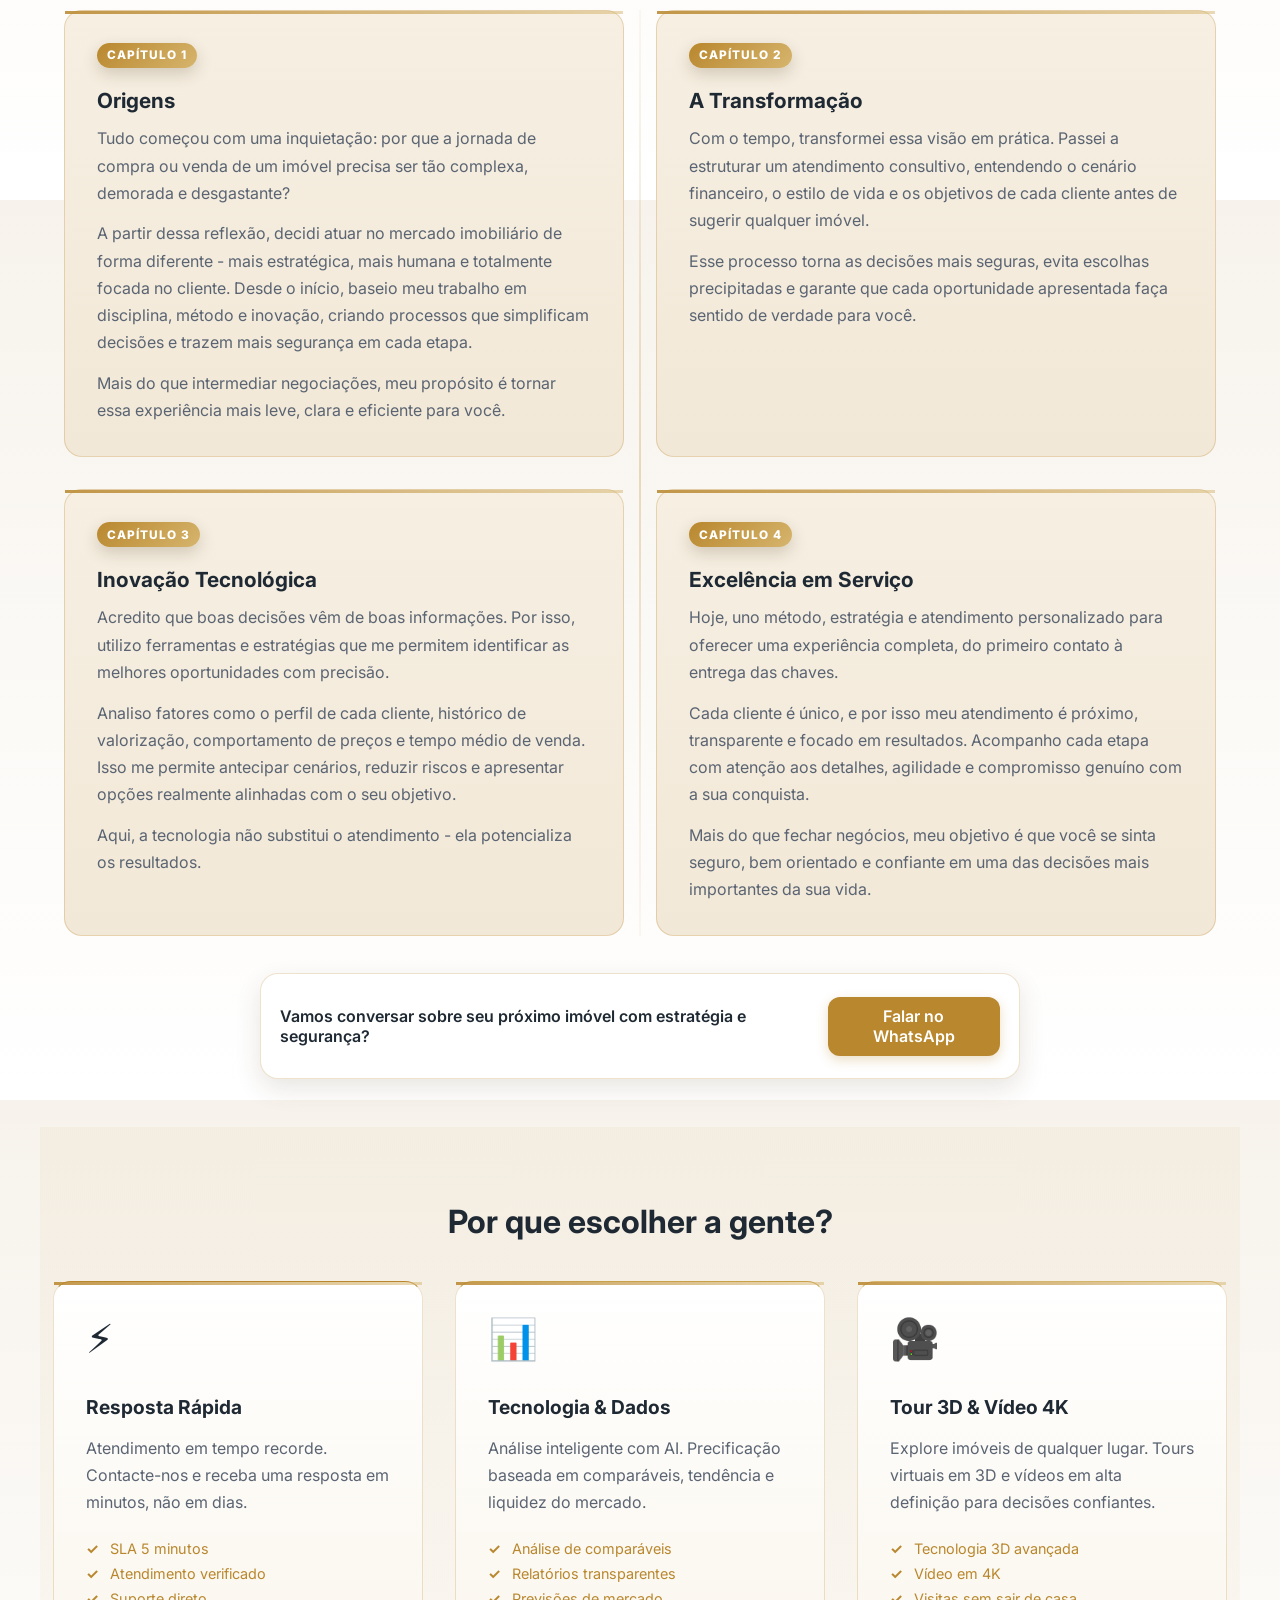
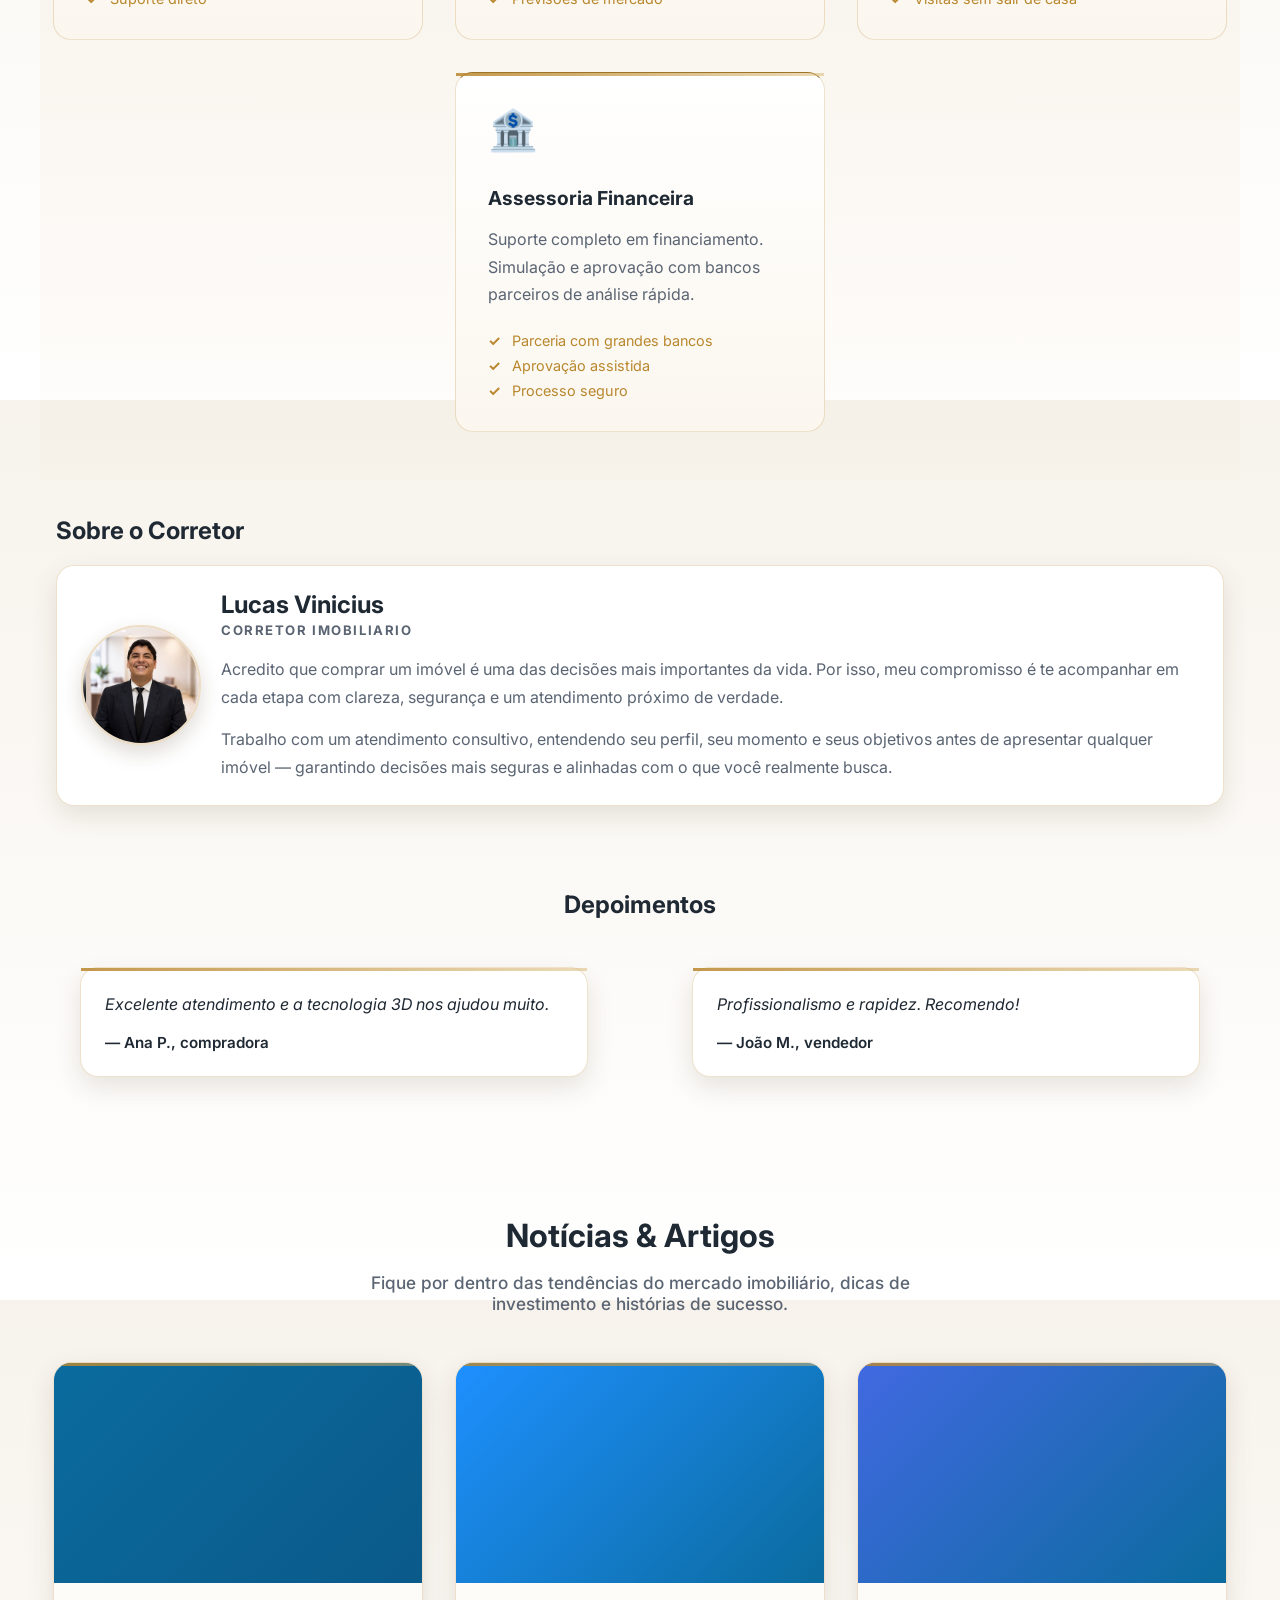
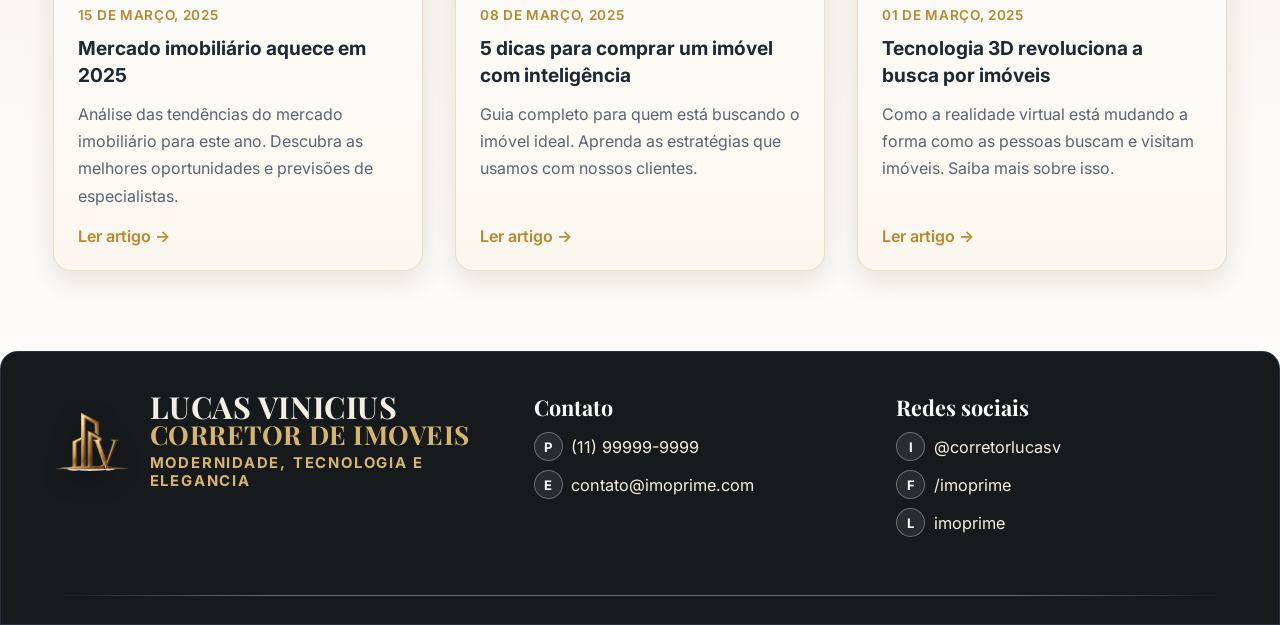
==== commit c93cccab: "Refina seção catálogo e atualiza Instagram no rodapé" ====
--- a/index.html
+++ b/index.html
@@ -237,7 +237,7 @@
 					<div class="capitulo-numero">CAPÍTULO 1</div>
 					<h3>Origens</h3>
 					<p>Tudo começou com uma inquietação: por que a jornada de compra ou venda de um imóvel precisa ser tão complexa, demorada e desgastante?</p>
-					<p>A partir dessa reflexão, decidi atuar no mercado imobiliário de forma diferente — mais estratégico, mais humano e totalmente focado no cliente. Desde o início, baseio meu trabalho em disciplina, método e inovação, criando processos que simplificam decisões e trazem mais segurança em cada etapa.</p>
+					<p>A partir dessa reflexão, decidi atuar no mercado imobiliário de forma diferente - mais estratégica, mais humana e totalmente focada no cliente. Desde o início, baseio meu trabalho em disciplina, método e inovação, criando processos que simplificam decisões e trazem mais segurança em cada etapa.</p>
 					<p>Mais do que intermediar negociações, meu propósito é tornar essa experiência mais leve, clara e eficiente para você.</p>
 				</article>
 
@@ -403,7 +403,7 @@
 			</div>
 			<div class="footer-col">
 				<h4>Redes sociais</h4>
-				<a class="footer-link" href="https://instagram.com/imoprime" target="_blank" rel="noopener noreferrer"><span class="footer-icon">I</span><span>@imoprime</span></a>
+				<a class="footer-link" href="https://www.instagram.com/corretorlucasv/" target="_blank" rel="noopener noreferrer"><span class="footer-icon">I</span><span>@corretorlucasv</span></a>
 				<a class="footer-link" href="https://facebook.com/imoprime" target="_blank" rel="noopener noreferrer"><span class="footer-icon">F</span><span>/imoprime</span></a>
 				<a class="footer-link" href="https://linkedin.com/company/imoprime" target="_blank" rel="noopener noreferrer"><span class="footer-icon">L</span><span>imoprime</span></a>
 			</div>
--- a/STYLE.CSS
+++ b/STYLE.CSS
@@ -123,9 +123,9 @@
 	Catalog
 	========================= */
 .catalog{padding:3rem 0;background:linear-gradient(180deg, rgba(185,135,46,0.04) 0%, rgba(185,135,46,0.01) 100%)}
-.catalog-header{display:flex;align-items:center;justify-content:space-between;margin:0 0 2rem;gap:2rem;flex-wrap:wrap}
+.catalog-header{display:flex;align-items:center;justify-content:space-between;margin:0 0 2rem;gap:2rem;flex-wrap:wrap;padding:1rem 1.2rem;border-radius:var(--radius);border:1px solid var(--panel-border);background:linear-gradient(180deg, rgba(255,255,255,0.9) 0%, rgba(251,247,239,0.9) 100%);box-shadow:var(--panel-shadow-soft)}
 .catalog-header h2{margin:0;font-size:2rem;color:var(--text)}
-.catalog-cta{min-width:230px;text-align:center;border-radius:14px}
+.catalog-cta{min-width:230px;text-align:center;border-radius:14px;padding:0.85rem 1.4rem}
 .cards{display:grid;grid-template-columns:repeat(3,minmax(0,1fr));gap:1.25rem}
 .cards .card{max-width:none;min-width:0;flex:unset}
 .filters{display:flex;gap:.75rem;align-items:center;flex-wrap:wrap}
@@ -763,13 +763,19 @@
 /* Seções que antes usavam painéis diferentes agora usam a cor unificada */
 html[data-theme="dark"] .about,
 html[data-theme="dark"] .vantagens,
-html[data-theme="dark"] .catalog-header,
 html[data-theme="dark"] .testimonial-list{
 	background: var(--page-bg);
 	color: var(--text);
 	padding: 1.2rem 1rem;
 	border-radius: 10px;
 	border: 1px solid rgba(255,255,255,0.03);
+}
+
+html[data-theme="dark"] .catalog-header{
+	background: linear-gradient(135deg, rgba(185,135,46,0.16) 0%, rgba(23,26,29,0.92) 100%);
+	border: 1px solid rgba(214,181,109,0.28);
+	box-shadow: 0 10px 26px rgba(0,0,0,0.34);
+	padding: 1rem 1.2rem;
 }
 
 html[data-theme="dark"] .about .about-grid > div,
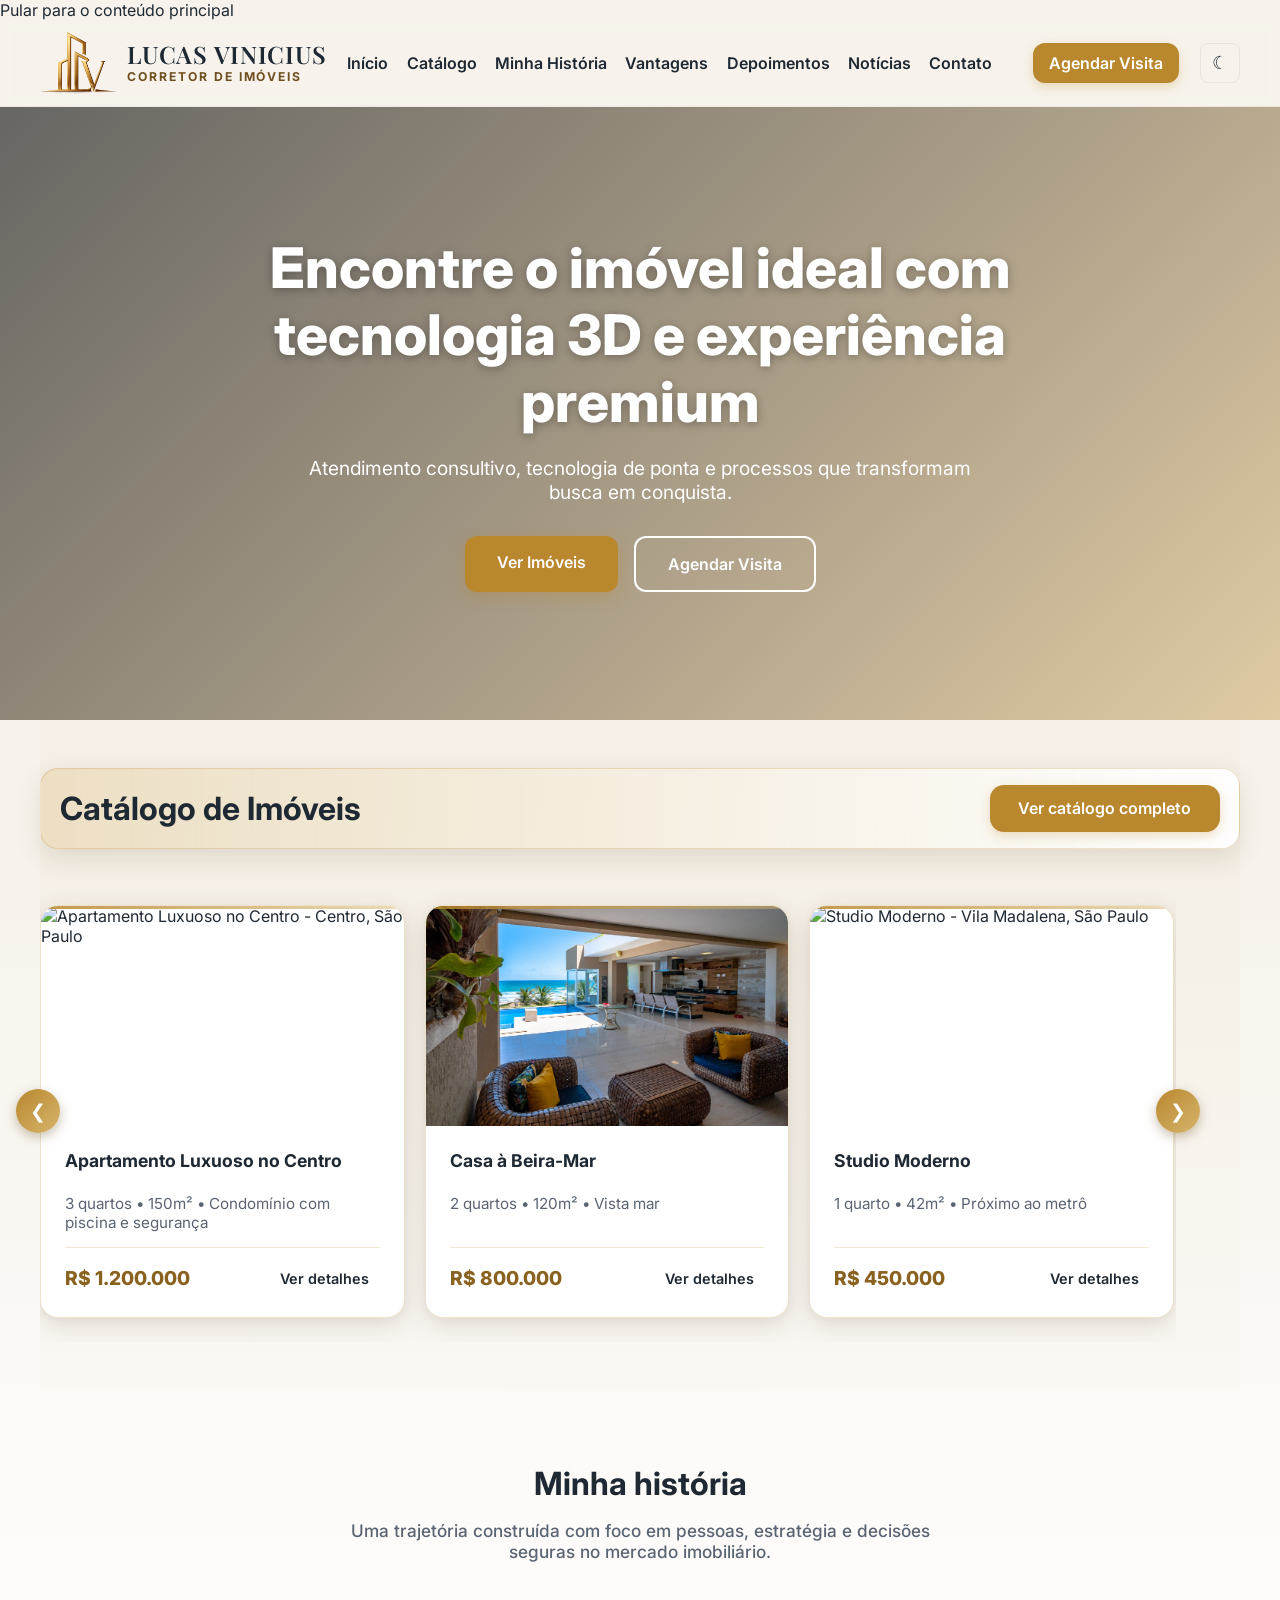
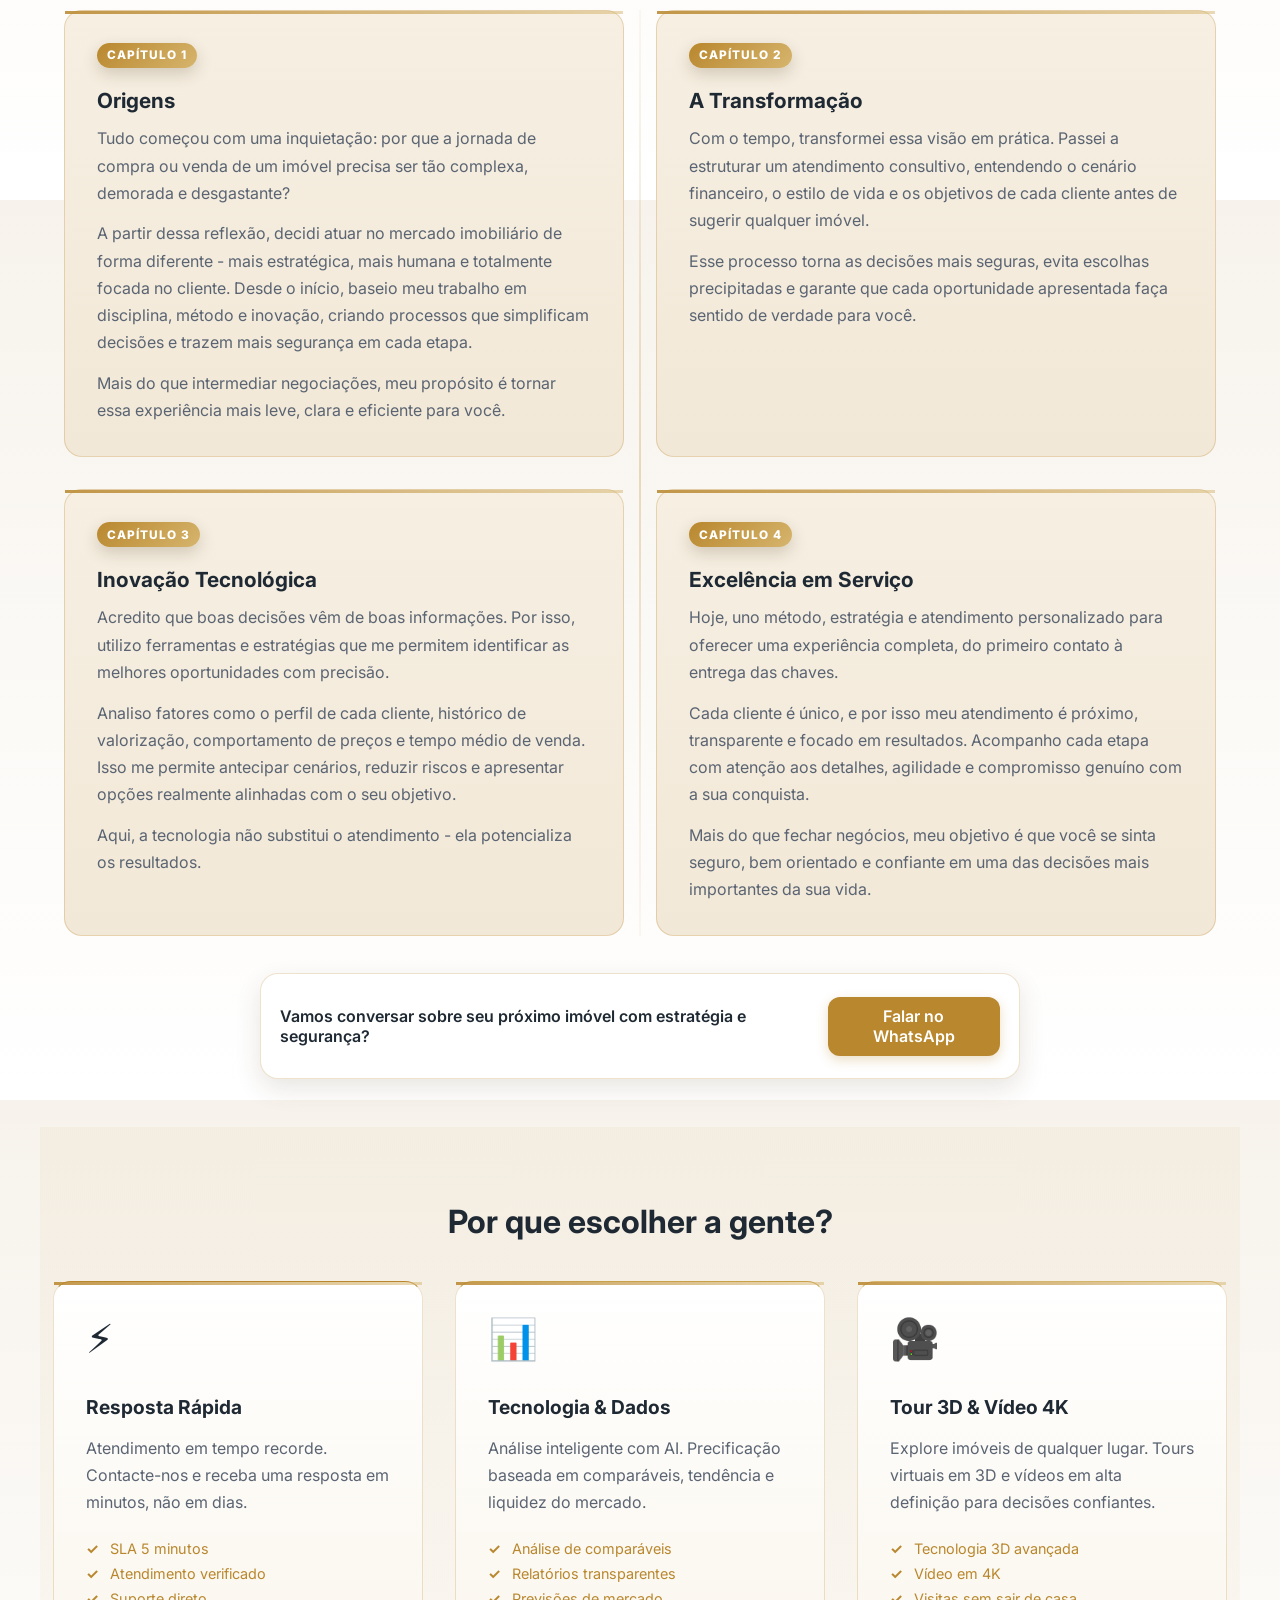
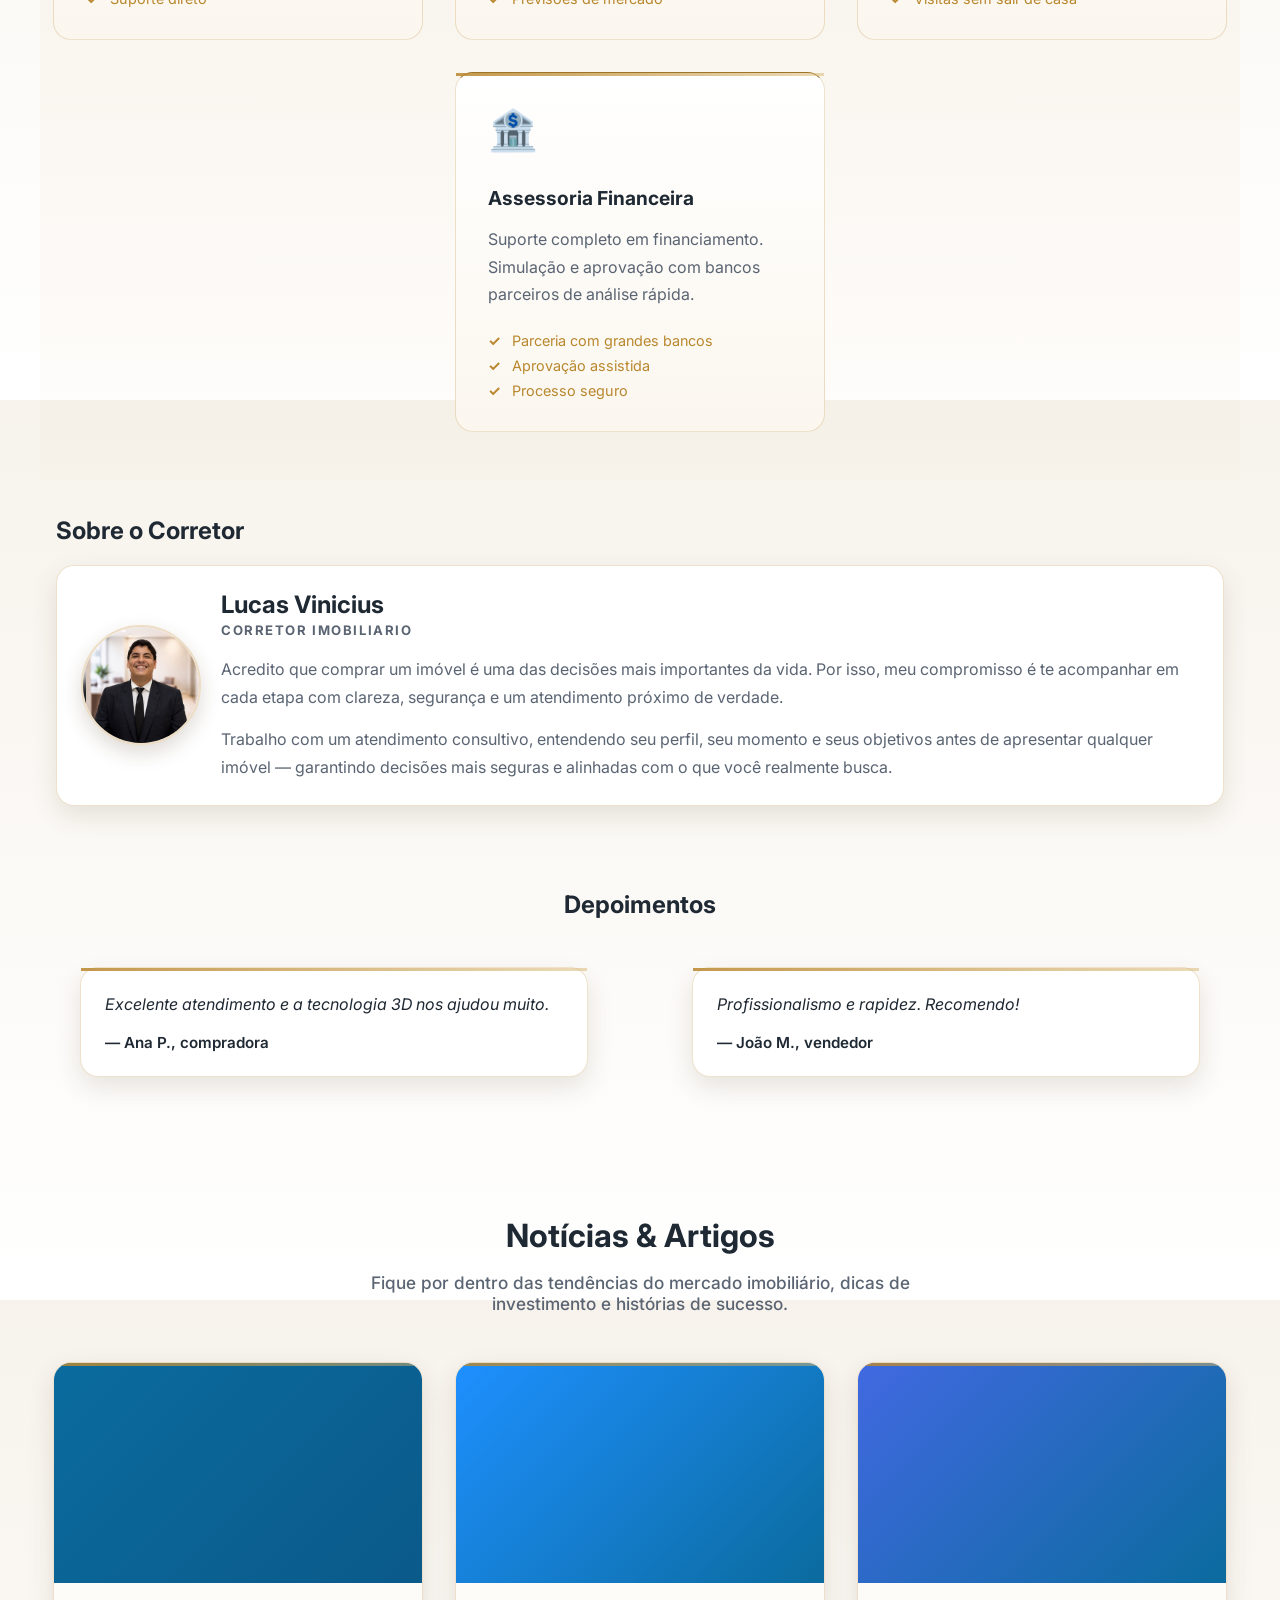
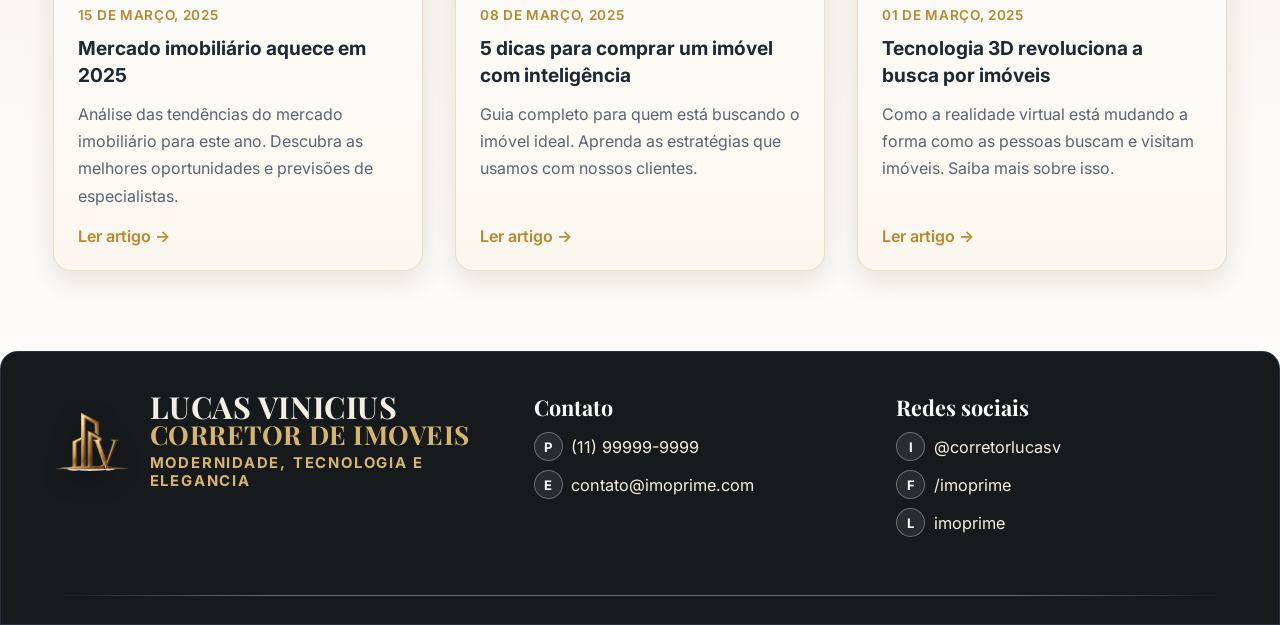
==== commit de453afe: "Força atualização de assets com versionamento CSS/JS" ====
--- a/index.html
+++ b/index.html
@@ -32,7 +32,7 @@
 	<link rel="manifest" href="manifest.json" />
 	
 	<title>Lucas Vinicius - Corretor de Imóveis</title>
-	<link rel="stylesheet" href="STYLE.CSS?v=20260409-2">
+	<link rel="stylesheet" href="STYLE.CSS?v=20260410-3">
 	<link rel="preconnect" href="https://fonts.googleapis.com">
 	<link rel="preconnect" href="https://fonts.gstatic.com" crossorigin>
 	<link href="https://fonts.googleapis.com/css2?family=Inter:wght@300;400;600;700;800&family=Playfair+Display:wght@600;700&display=swap" rel="stylesheet">
@@ -431,7 +431,7 @@
 	</div>
 
 	<!-- Load modern ES6 modules -->
-	<script type="module" src="js/app.js?v=20260409-2"></script>
+	<script type="module" src="js/app.js?v=20260410-3"></script>
 	
 	<!-- Analytics placeholder (uncomment and add your tracking ID) -->
 	<!-- <script async src="https://www.googletagmanager.com/gtag/js?id=UA-XXXXXXXXX-X"></script> -->
--- a/STYLE.CSS
+++ b/STYLE.CSS
@@ -123,7 +123,7 @@
 	Catalog
 	========================= */
 .catalog{padding:3rem 0;background:linear-gradient(180deg, rgba(185,135,46,0.04) 0%, rgba(185,135,46,0.01) 100%)}
-.catalog-header{display:flex;align-items:center;justify-content:space-between;margin:0 0 2rem;gap:2rem;flex-wrap:wrap;padding:1rem 1.2rem;border-radius:var(--radius);border:1px solid var(--panel-border);background:linear-gradient(180deg, rgba(255,255,255,0.9) 0%, rgba(251,247,239,0.9) 100%);box-shadow:var(--panel-shadow-soft)}
+.catalog-header{display:flex;align-items:center;justify-content:space-between;margin:0 0 2rem;gap:2rem;flex-wrap:wrap;padding:1rem 1.2rem;border-radius:var(--radius);border:1px solid var(--panel-border);background:linear-gradient(90deg, rgba(214,181,109,0.28) 0%, rgba(255,255,255,0.94) 100%);box-shadow:var(--panel-shadow-soft)}
 .catalog-header h2{margin:0;font-size:2rem;color:var(--text)}
 .catalog-cta{min-width:230px;text-align:center;border-radius:14px;padding:0.85rem 1.4rem}
 .cards{display:grid;grid-template-columns:repeat(3,minmax(0,1fr));gap:1.25rem}
@@ -518,27 +518,6 @@
 .carousel-container::-webkit-scrollbar-track{background:rgba(185,135,46,0.1)}
 .carousel-container::-webkit-scrollbar-thumb{background:var(--accent);border-radius:3px}
 .carousel-container::-webkit-scrollbar-thumb:hover{background:var(--accent-hover)}
-
-.carousel-item {
-  flex: 0 0 32%;
-  display: block;
-}
-
-.carousel-item img {
-  width: 100%;
-  height: auto;
-}
-
-.carousel-caption {
-  position: absolute;
-  bottom: 20px;
-  left: 50%;
-  transform: translateX(-50%);
-  background: rgba(0, 0, 0, 0.7);
-  color: #fff;
-  padding: 10px;
-  border-radius: 5px;
-}
 
 .carousel-control {
   position: absolute;
@@ -648,10 +627,6 @@
 	.card-actions{width:100%;flex-direction:column}
 	.card-actions .btn{width:100%;display:block;text-align:center}
 	
-	/* Carrossel mostra 1 item no mobile */
-	.carousel-item {
-		flex: 0 0 100%;
-	}
 }
 
 @media(max-width:640px){
@@ -660,9 +635,6 @@
 
 @media(min-width:901px) and (max-width:1200px){
 	.card{flex:0 0 calc(50% - 10px)}
-	.carousel-item {
-		flex: 0 0 48%;
-	}
 }
 
 @media(min-width:901px){
@@ -749,10 +721,10 @@
 }
 
 /* Ensure section headings and related text follow theme variables for legibility */
-section h1, section h2, section h3, .about h3, .catalog-header h1{
+section h1, section h2, section h3, .about h3{
     color: var(--text);
 }
-.about, .vantagens, .testimonials, .team-member p, .features li, .testimonial cite, .testimonial p{
+.about, .vantagens, .testimonials, .features li, .testimonial cite, .testimonial p{
     color: var(--text);
 }
 .features li strong{color:var(--text)}
@@ -772,14 +744,13 @@
 }
 
 html[data-theme="dark"] .catalog-header{
-	background: linear-gradient(135deg, rgba(185,135,46,0.16) 0%, rgba(23,26,29,0.92) 100%);
+	background: linear-gradient(90deg, rgba(23,26,29,0.94) 0%, rgba(185,135,46,0.2) 100%);
 	border: 1px solid rgba(214,181,109,0.28);
 	box-shadow: 0 10px 26px rgba(0,0,0,0.34);
 	padding: 1rem 1.2rem;
 }
 
 html[data-theme="dark"] .about .about-grid > div,
-html[data-theme="dark"] .vantagens,
 html[data-theme="dark"] .features li,
 html[data-theme="dark"] .team-member p{
 	color: var(--text);
@@ -819,7 +790,6 @@
 html[data-theme="dark"] .diferencial-card li,
 html[data-theme="dark"] .blog-card li,
 html[data-theme="dark"] .tour-meta,
-html[data-theme="dark"] .catalog-header p,
 html[data-theme="dark"] #propertyMain p,
 html[data-theme="dark"] #desc p,
 html[data-theme="dark"] #virtual p,
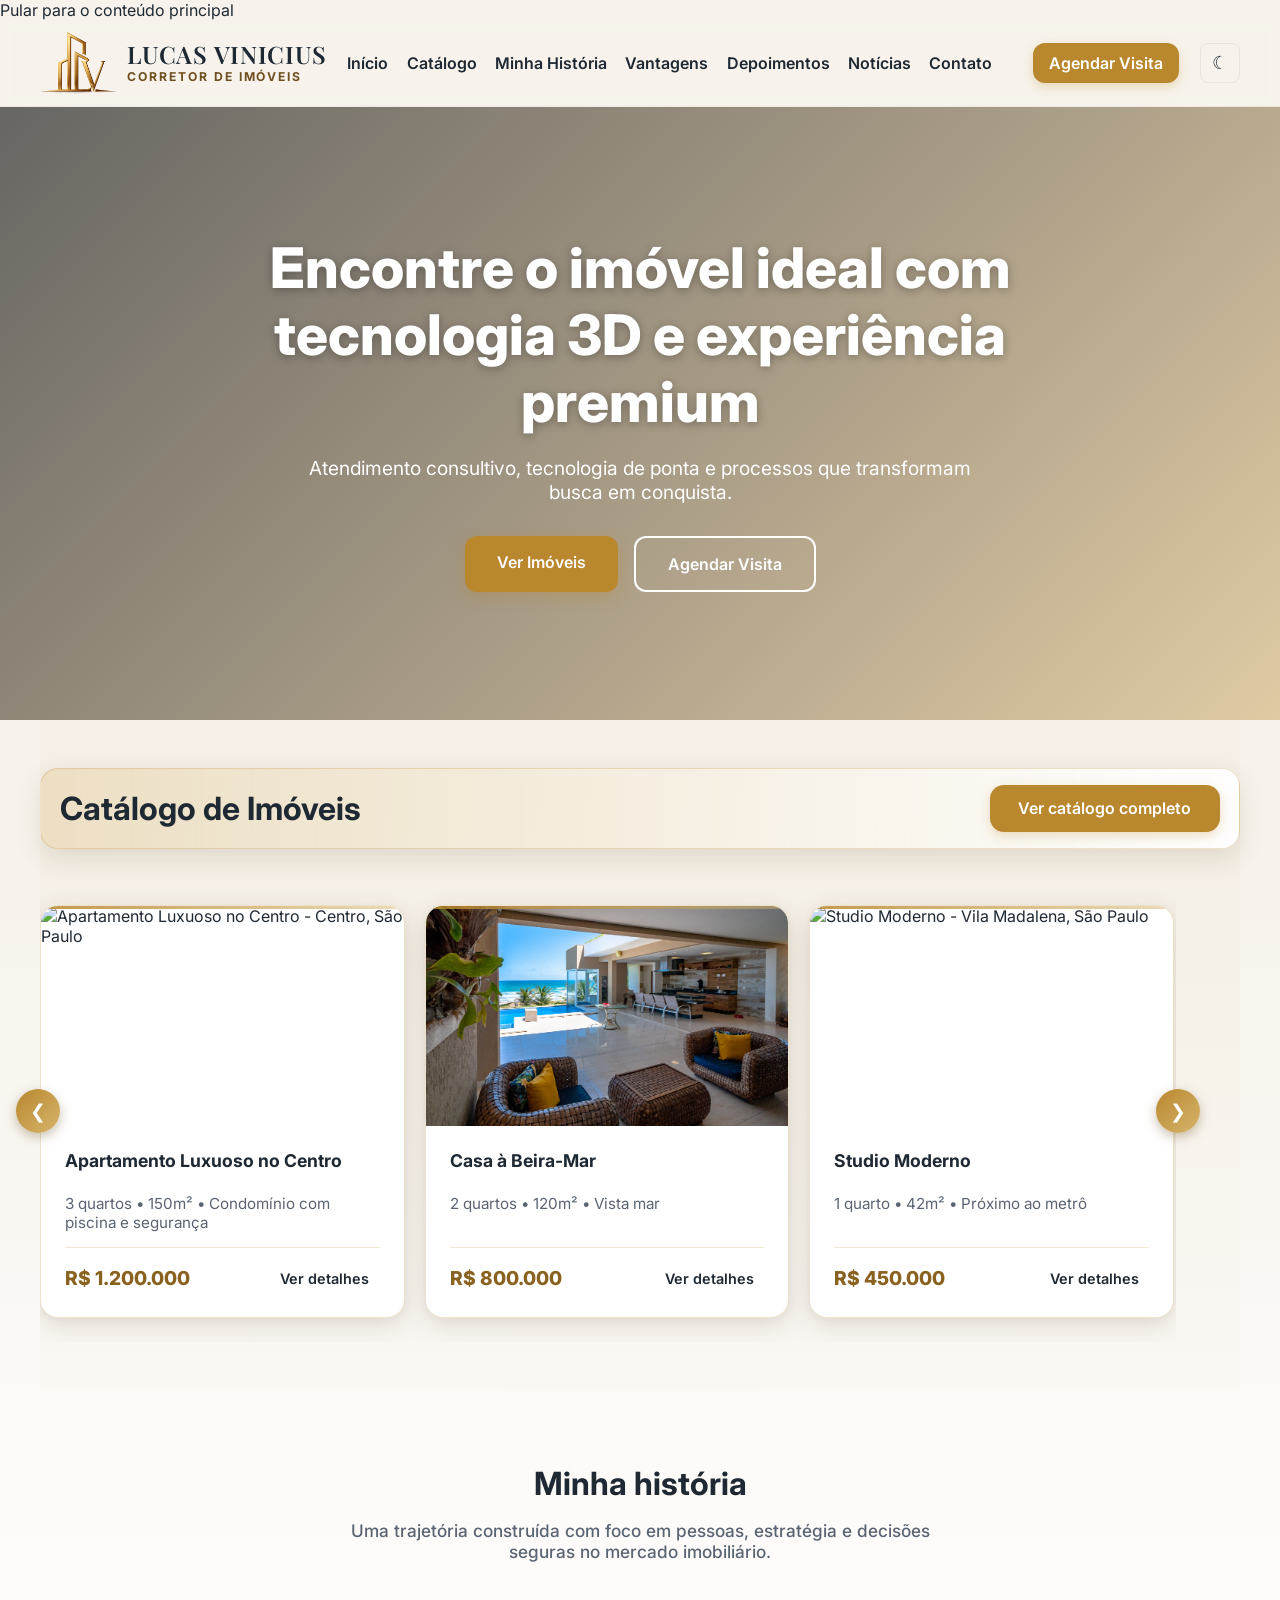
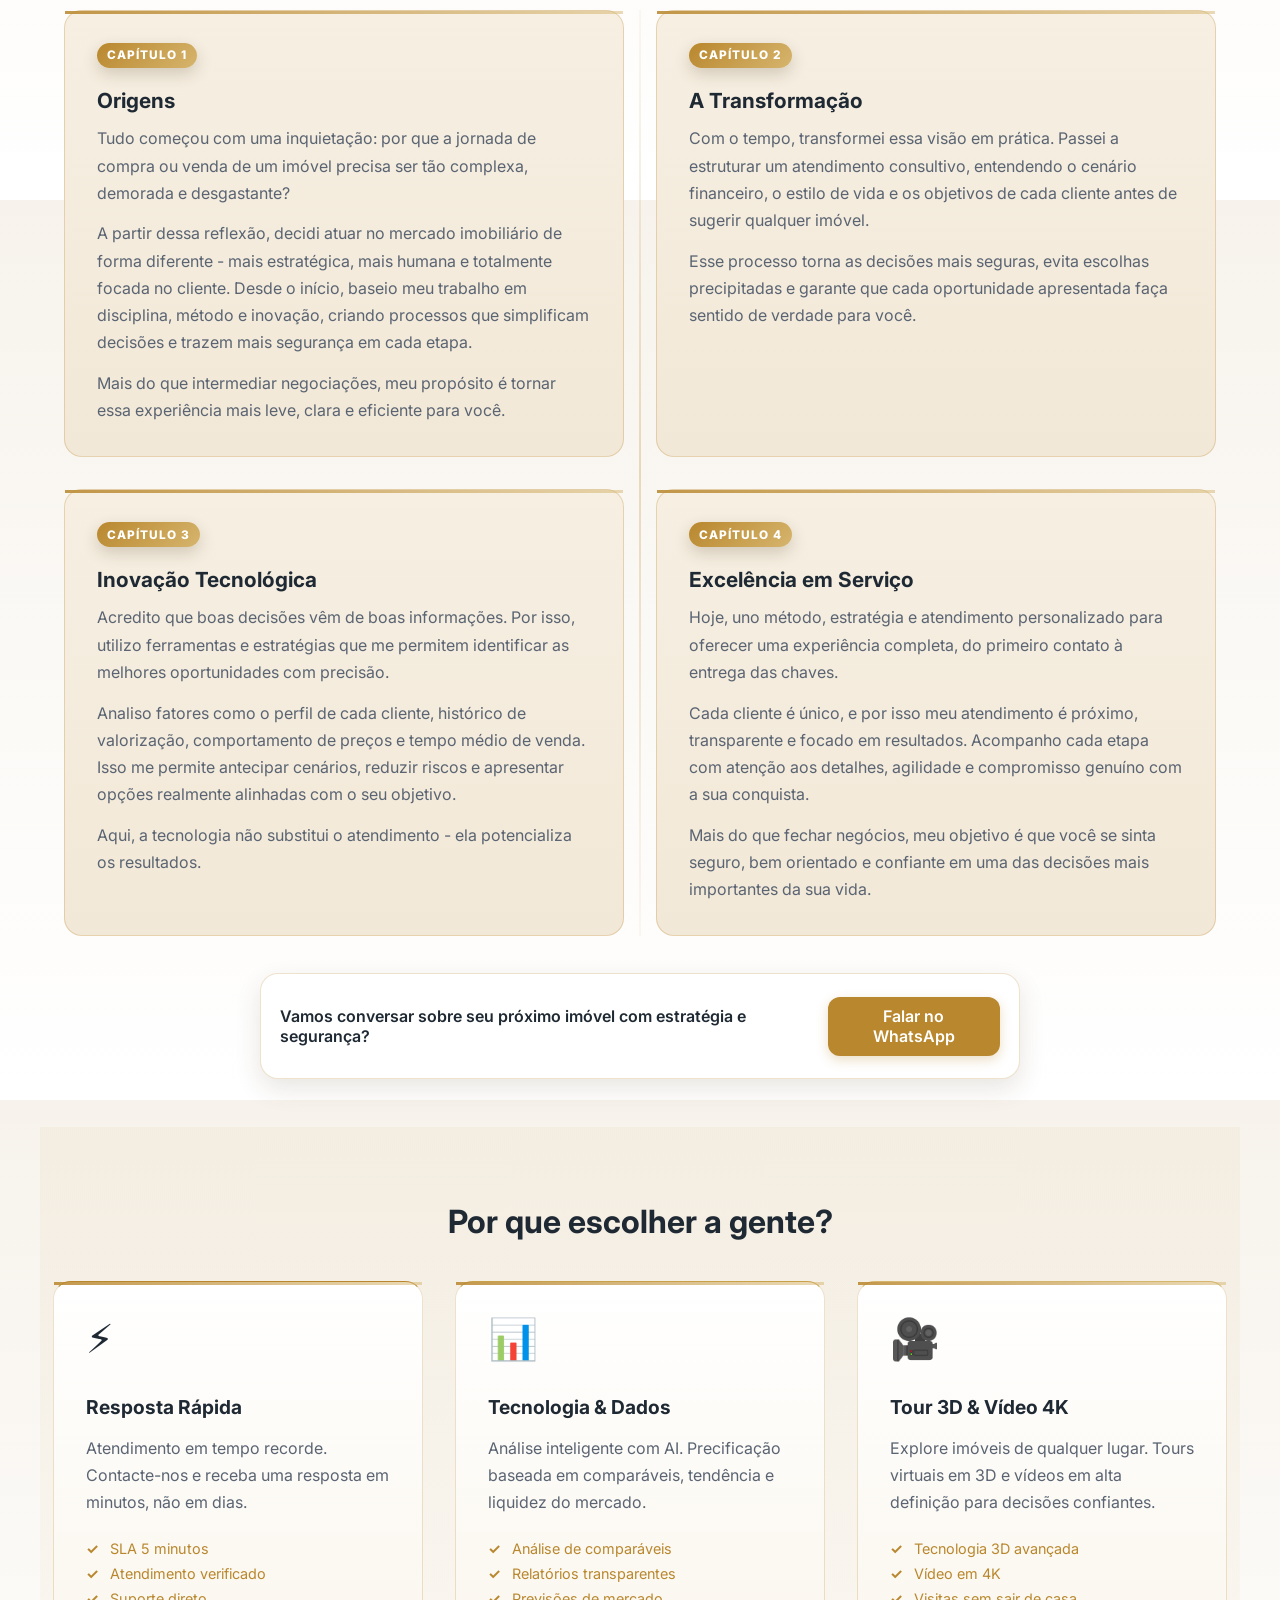
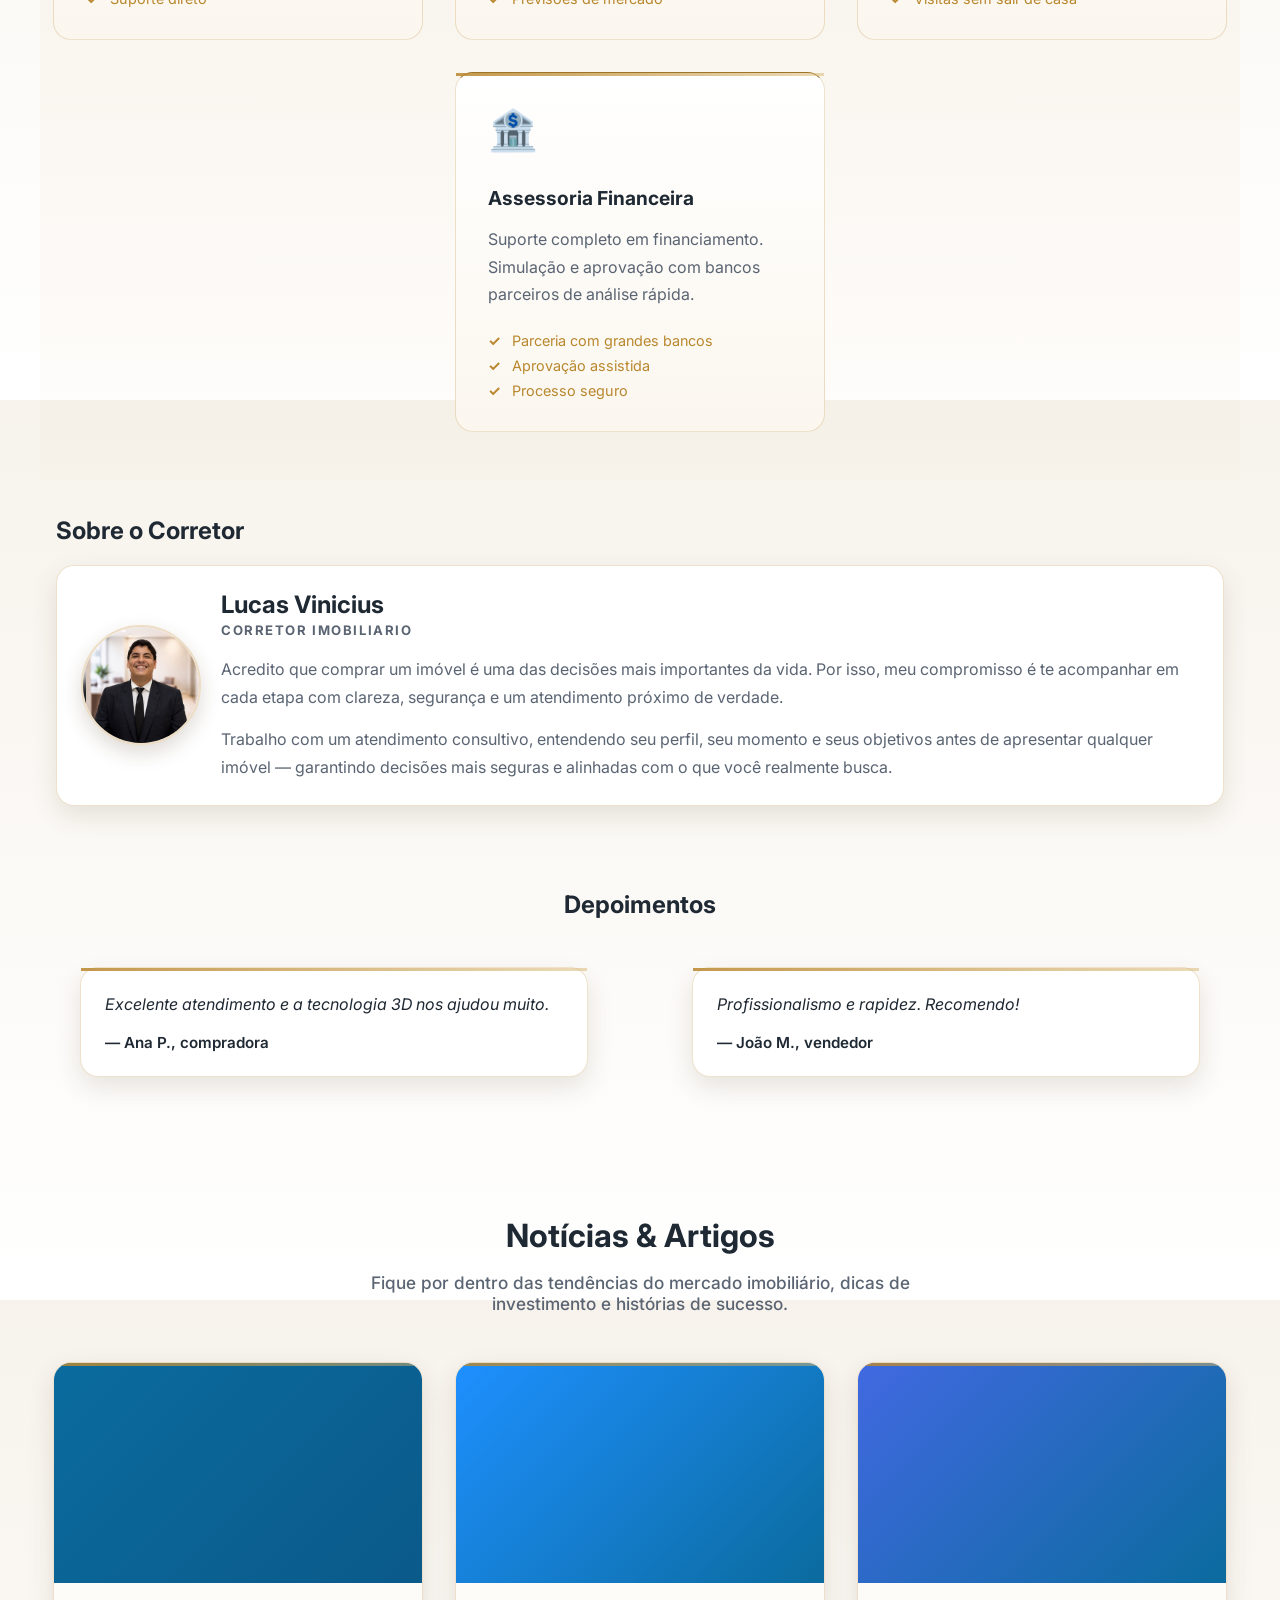
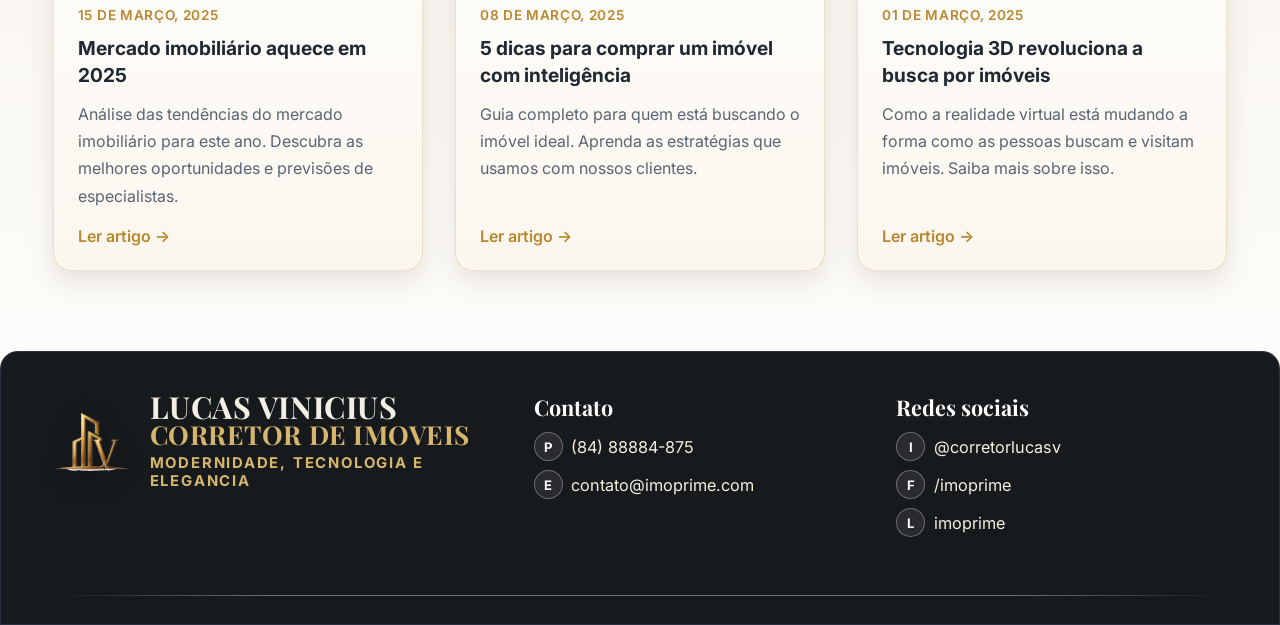
==== commit 8abc22b3: "Atualiza contatos WhatsApp e mensagens de CTA" ====
--- a/index.html
+++ b/index.html
@@ -48,7 +48,7 @@
 		"url": "https://imoprime.com.br",
 		"logo": "imagem/LOGO-transparent.png",
 		"image": "https://images.unsplash.com/photo-1560448204-e02f11c3d0e2?q=80&w=1200",
-		"telephone": "+55-11-99999-9999",
+		"telephone": "+55-84-88884-875",
 		"email": "contato@imoprime.com",
 		"address": {
 			"@type": "PostalAddress",
@@ -91,14 +91,14 @@
 					<li><a href="#diferenciais">Vantagens</a></li>
 					<li><a href="#testimonials">Depoimentos</a></li>
 					<li><a href="#blog">Notícias</a></li>
-					<li><a href="https://wa.me/5511999999999?text=Ol%C3%A1%2C+gostaria+de+mais+informa%C3%A7%C3%B5es+sobre+a+imobili%C3%A1ria." target="_blank" rel="noopener">Contato</a></li>
+					<li><a href="https://wa.me/558488884875?text=Ol%C3%A1%2C+gostaria+de+mais+informa%C3%A7%C3%B5es+sobre+os+im%C3%B3veis." target="_blank" rel="noopener">Contato</a></li>
 				</ul>
 			</nav>
 			<div class="actions">
 				<button class="btn btn-ghost" id="menuToggle" aria-label="Abrir menu de navegação" aria-expanded="false" aria-controls="mainNav">
 					<span aria-hidden="true">☰</span>
 				</button>
-				<a class="btn btn-primary" href="https://wa.me/5511999999999?text=Ol%C3%A1%2C+gostaria+de+agendar+uma+visita." target="_blank" rel="noopener noreferrer" aria-label="Agendar visita pelo WhatsApp">Agendar Visita</a>
+				<a class="btn btn-primary" href="https://wa.me/558488884875?text=Ol%C3%A1%2C+gostaria+de+agendar+uma+visita." target="_blank" rel="noopener noreferrer" aria-label="Agendar visita pelo WhatsApp">Agendar Visita</a>
 				<div class="theme-switch">
 					<button id="themeToggle" class="theme-toggle" aria-label="Alternar tema claro/escuro">
 						<span aria-hidden="true">☾</span>
@@ -117,7 +117,7 @@
 					<p class="lead">Atendimento consultivo, tecnologia de ponta e processos que transformam busca em conquista.</p>
 					<div class="hero-ctas">
 						<a href="CATALOG.HTML" class="btn btn-primary btn-lg">Ver Imóveis</a>
-						<a href="https://wa.me/5511999999999?text=Ol%C3%A1%2C+gostaria+de+agendar+uma+visita." target="_blank" rel="noopener noreferrer" class="btn btn-secondary btn-lg">Agendar Visita</a>
+						<a href="https://wa.me/558488884875?text=Ol%C3%A1%2C+gostaria+de+agendar+uma+visita." target="_blank" rel="noopener noreferrer" class="btn btn-secondary btn-lg">Agendar Visita</a>
 					</div>
 				</div>
 			</div>
@@ -266,7 +266,7 @@
 			</div>
 			<div class="historia-cta">
 				<p>Vamos conversar sobre seu próximo imóvel com estratégia e segurança?</p>
-				<a class="btn btn-primary" href="https://wa.me/5511999999999?text=Ol%C3%A1%2C+quero+conversar+sobre+meu+pr%C3%B3ximo+im%C3%B3vel." target="_blank" rel="noopener noreferrer">Falar no WhatsApp</a>
+				<a class="btn btn-primary" href="https://wa.me/558488884875?text=Ol%C3%A1%2C+quero+conversar+sobre+meu+pr%C3%B3ximo+im%C3%B3vel." target="_blank" rel="noopener noreferrer">Falar no WhatsApp</a>
 			</div>
 		</section>
 
@@ -398,7 +398,7 @@
 			</div>
 			<div class="footer-col">
 				<h4>Contato</h4>
-				<a class="footer-link" href="tel:+5511999999999"><span class="footer-icon">P</span><span>(11) 99999-9999</span></a>
+				<a class="footer-link" href="https://wa.me/558488884875" target="_blank" rel="noopener noreferrer"><span class="footer-icon">P</span><span>(84) 88884-875</span></a>
 				<a class="footer-link" href="mailto:contato@imoprime.com"><span class="footer-icon">E</span><span>contato@imoprime.com</span></a>
 			</div>
 			<div class="footer-col">
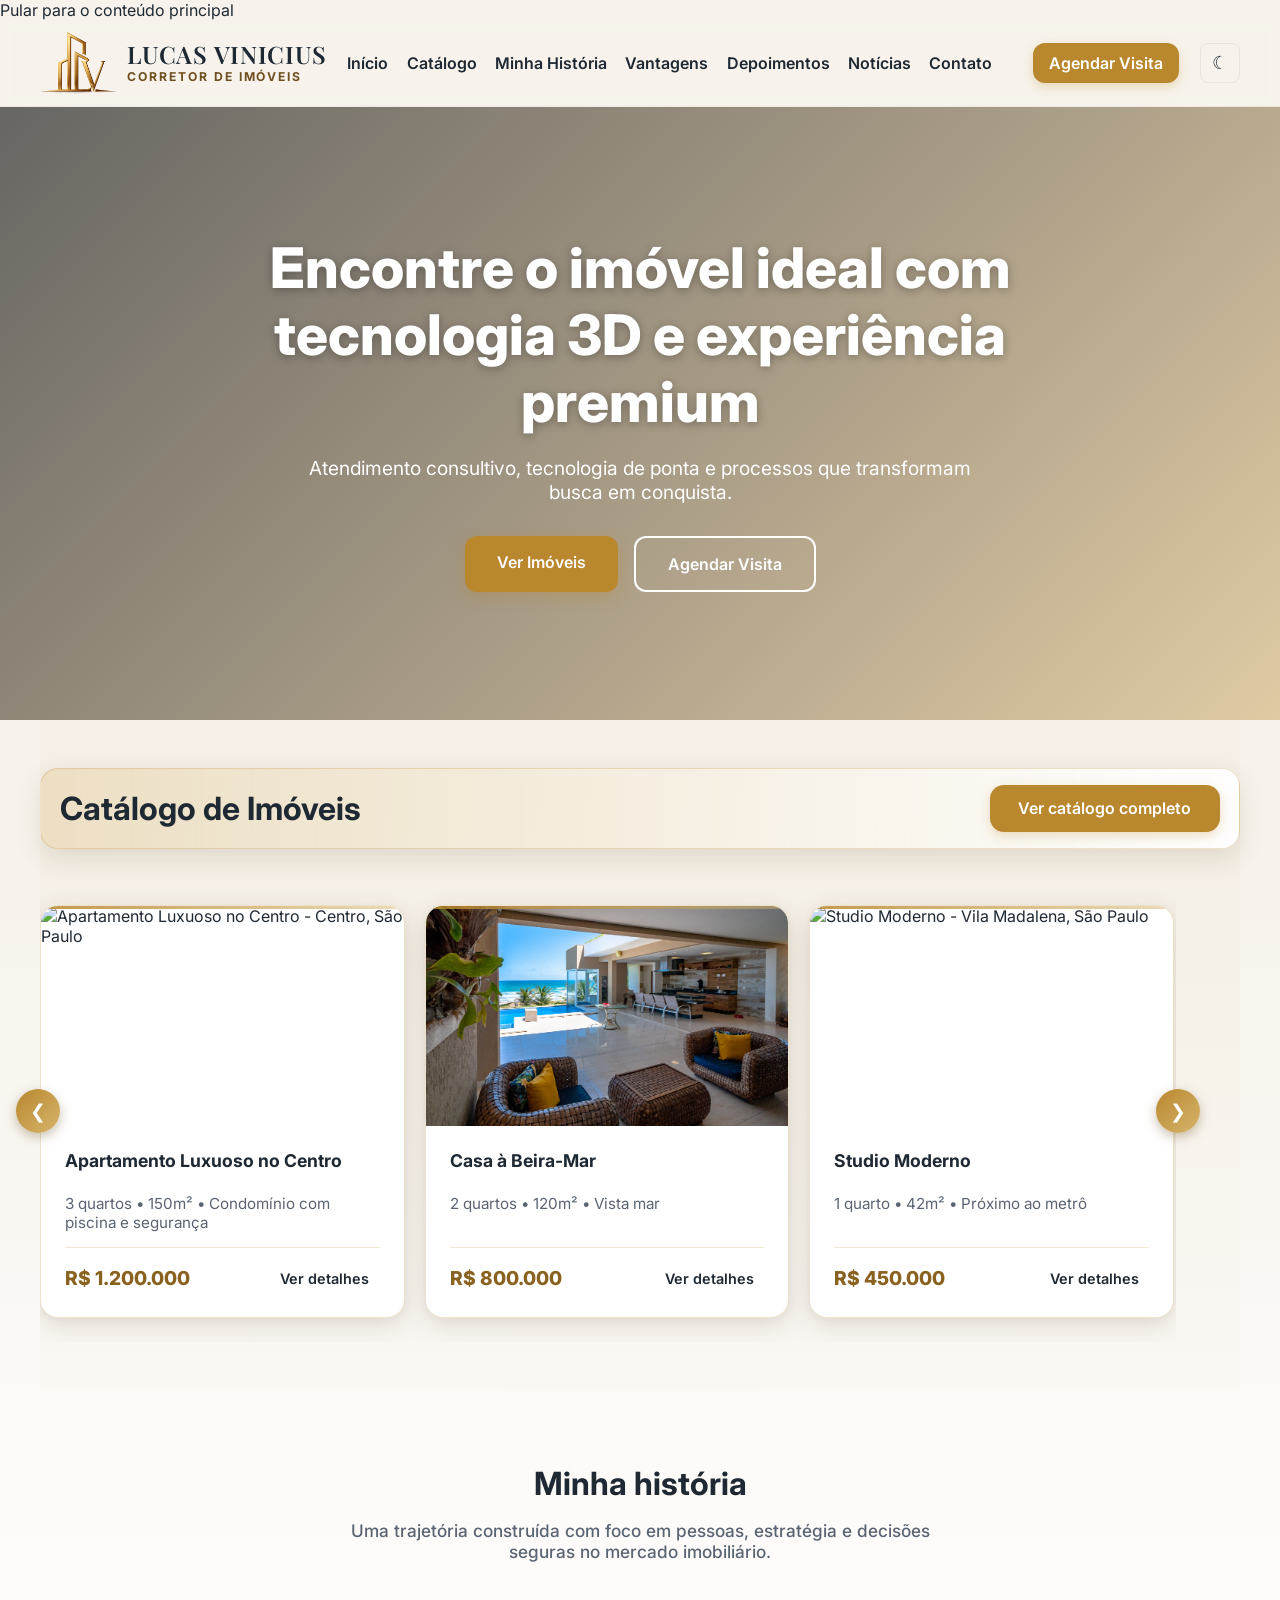
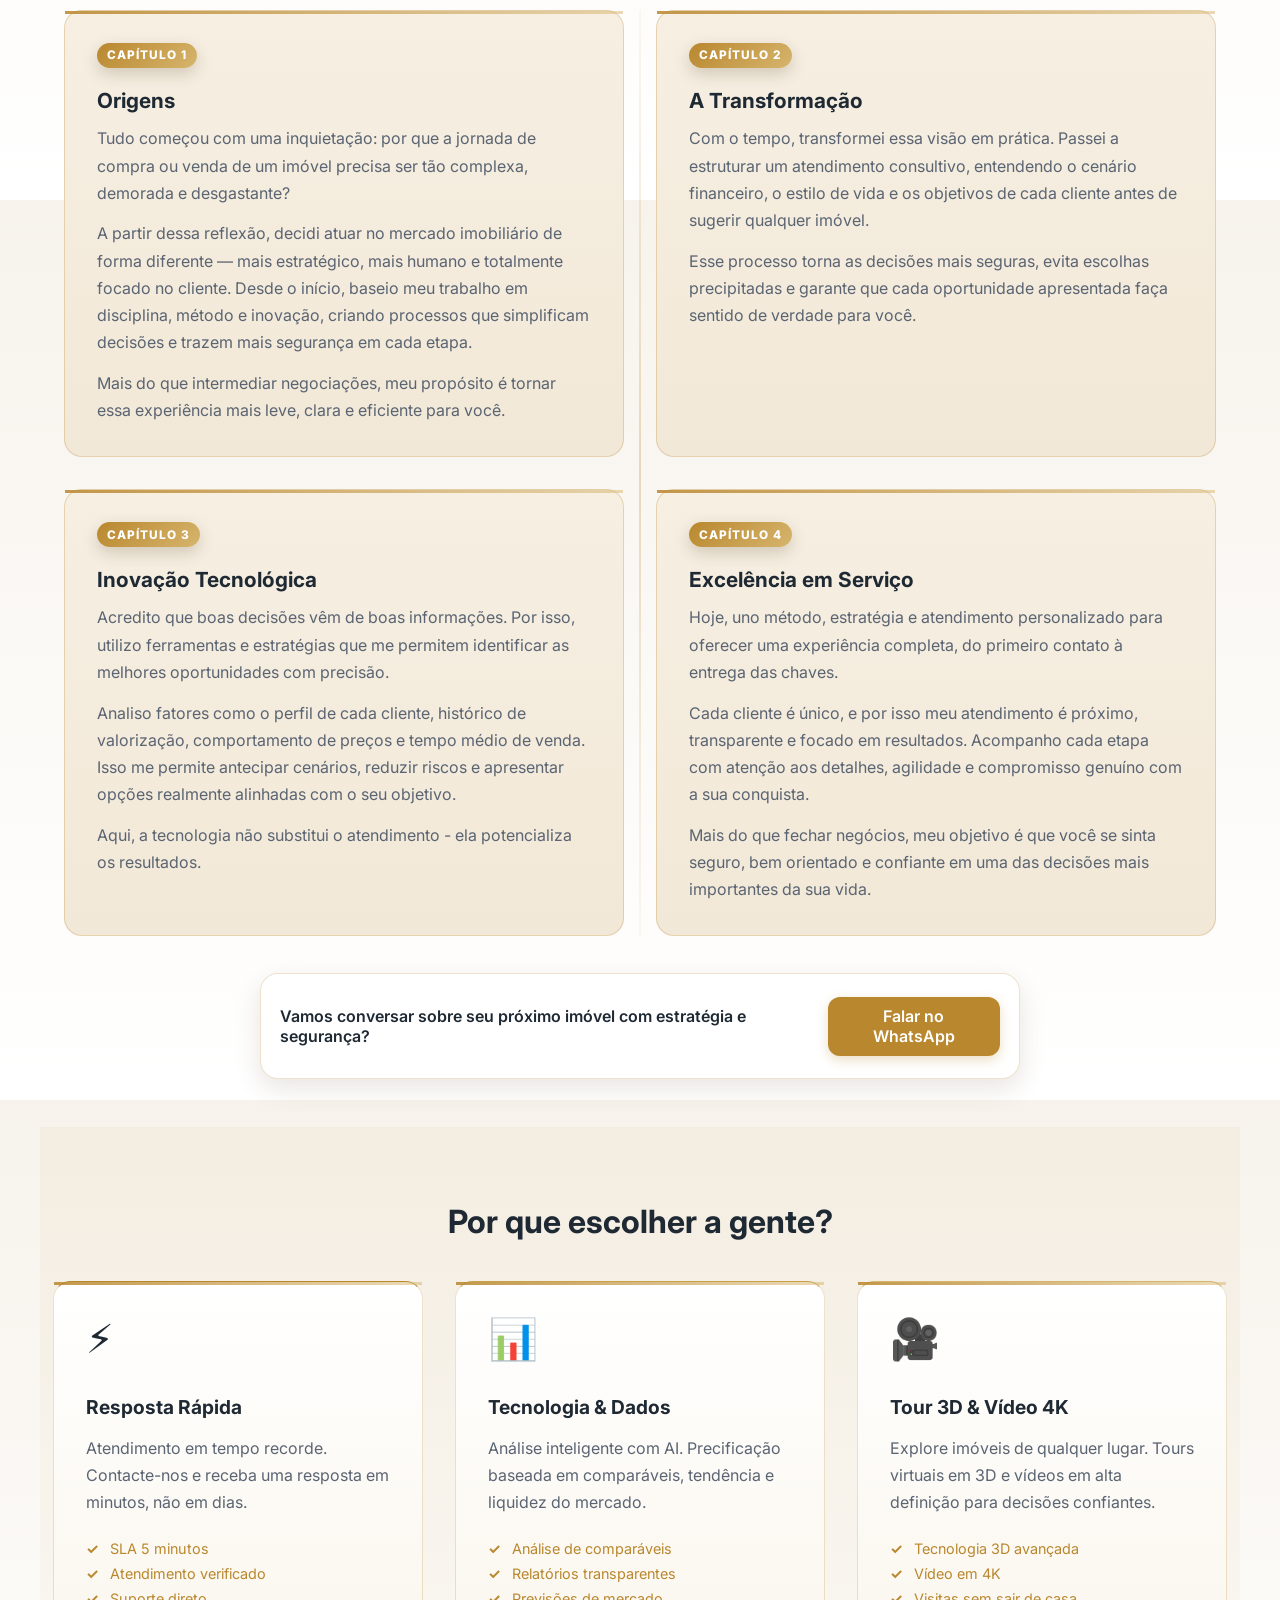
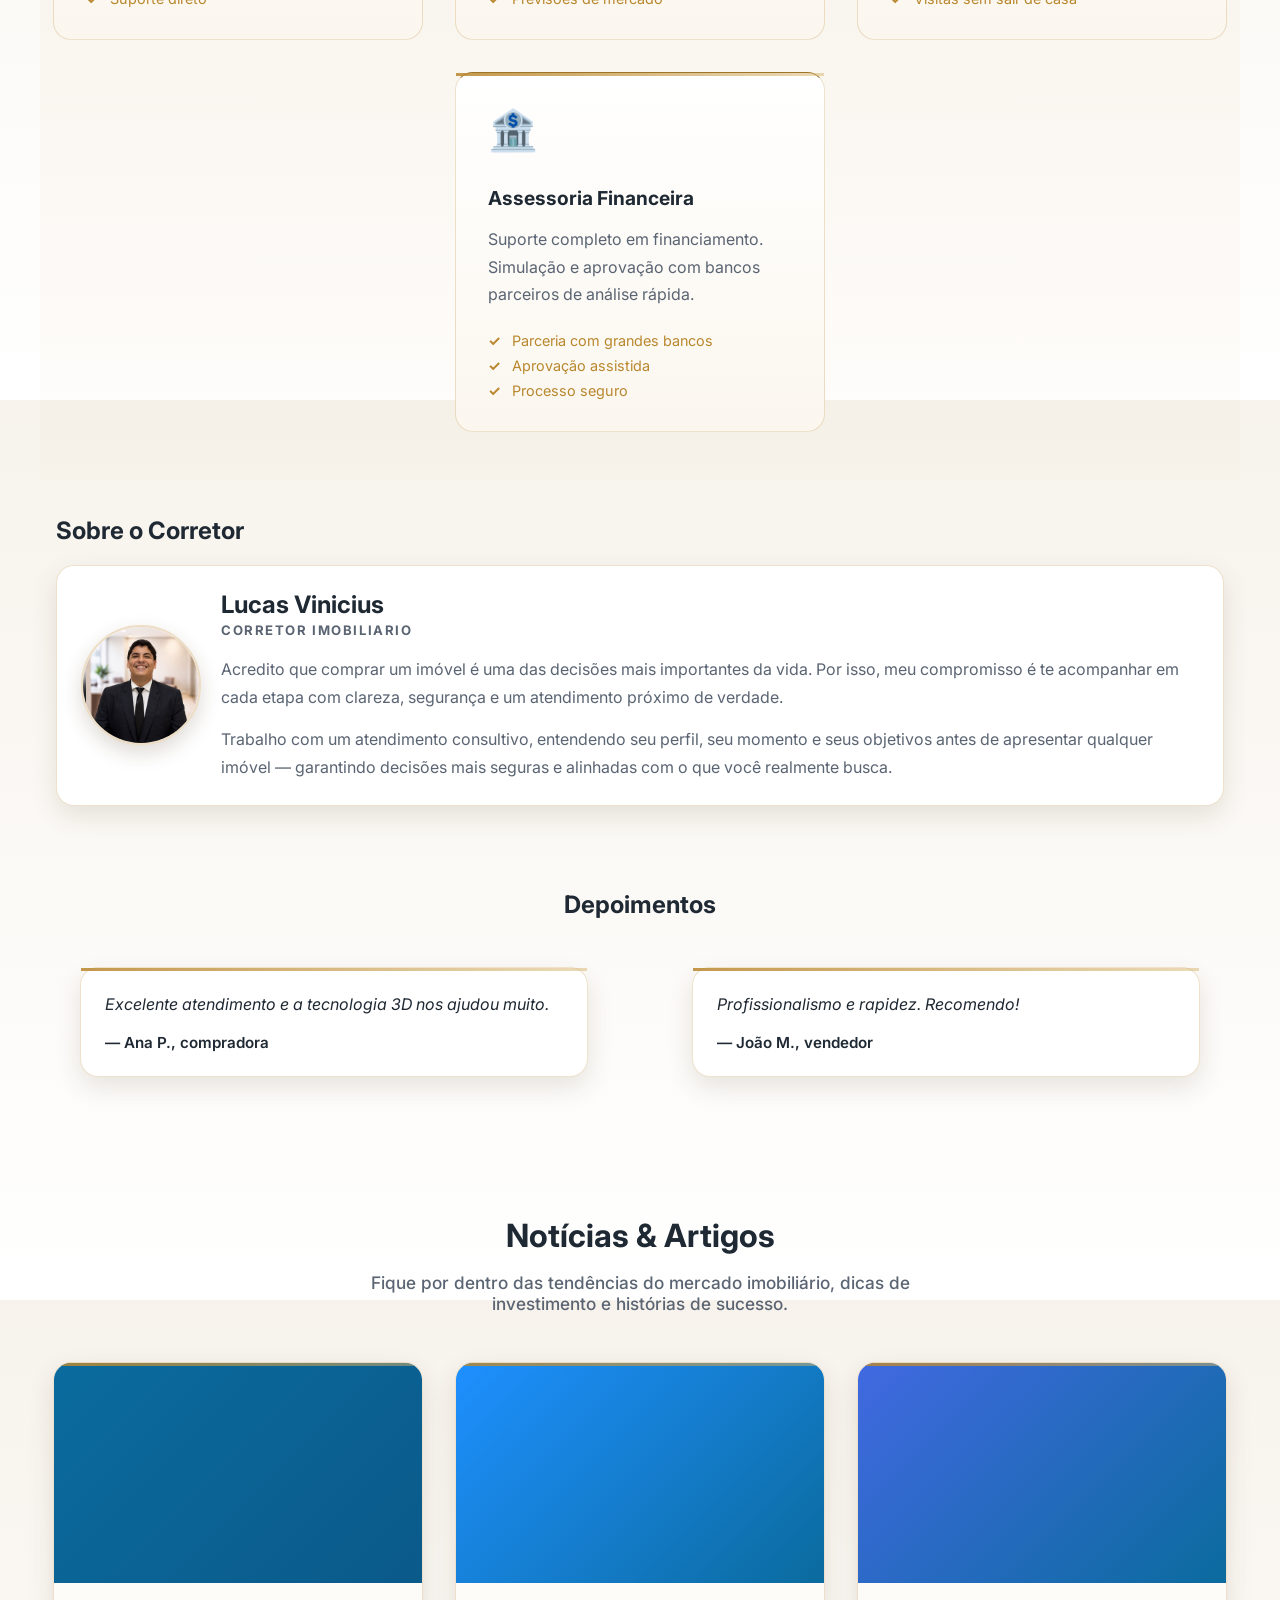
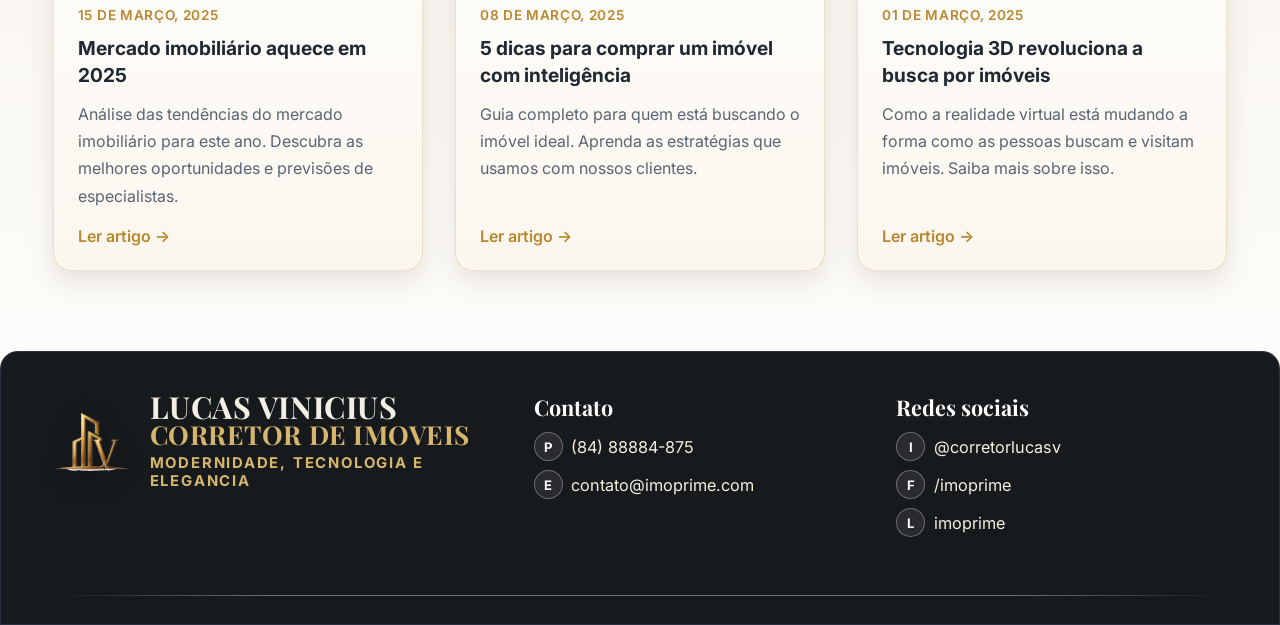
==== commit ea919151: "Atualiza texto da seção Origens para nova versão" ====
--- a/index.html
+++ b/index.html
@@ -237,7 +237,7 @@
 					<div class="capitulo-numero">CAPÍTULO 1</div>
 					<h3>Origens</h3>
 					<p>Tudo começou com uma inquietação: por que a jornada de compra ou venda de um imóvel precisa ser tão complexa, demorada e desgastante?</p>
-					<p>A partir dessa reflexão, decidi atuar no mercado imobiliário de forma diferente - mais estratégica, mais humana e totalmente focada no cliente. Desde o início, baseio meu trabalho em disciplina, método e inovação, criando processos que simplificam decisões e trazem mais segurança em cada etapa.</p>
+					<p>A partir dessa reflexão, decidi atuar no mercado imobiliário de forma diferente — mais estratégico, mais humano e totalmente focado no cliente. Desde o início, baseio meu trabalho em disciplina, método e inovação, criando processos que simplificam decisões e trazem mais segurança em cada etapa.</p>
 					<p>Mais do que intermediar negociações, meu propósito é tornar essa experiência mais leve, clara e eficiente para você.</p>
 				</article>
 
